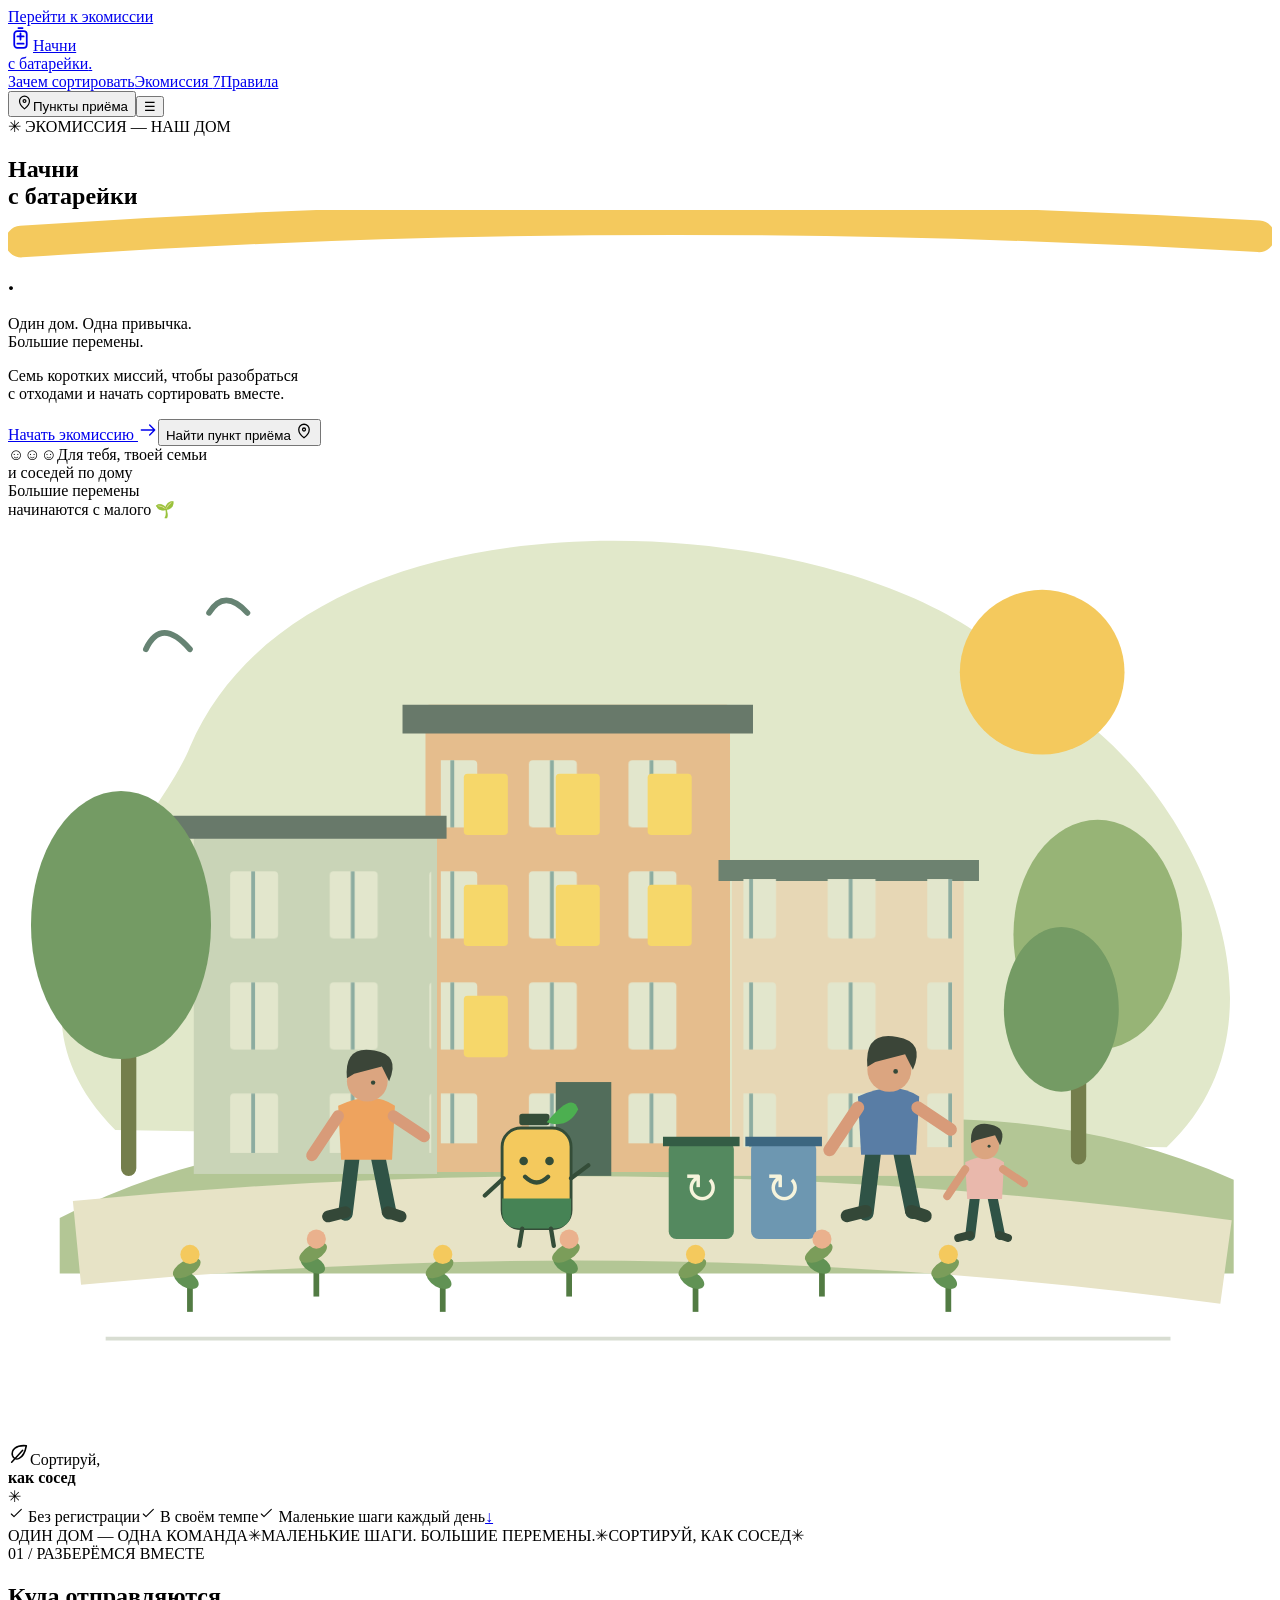
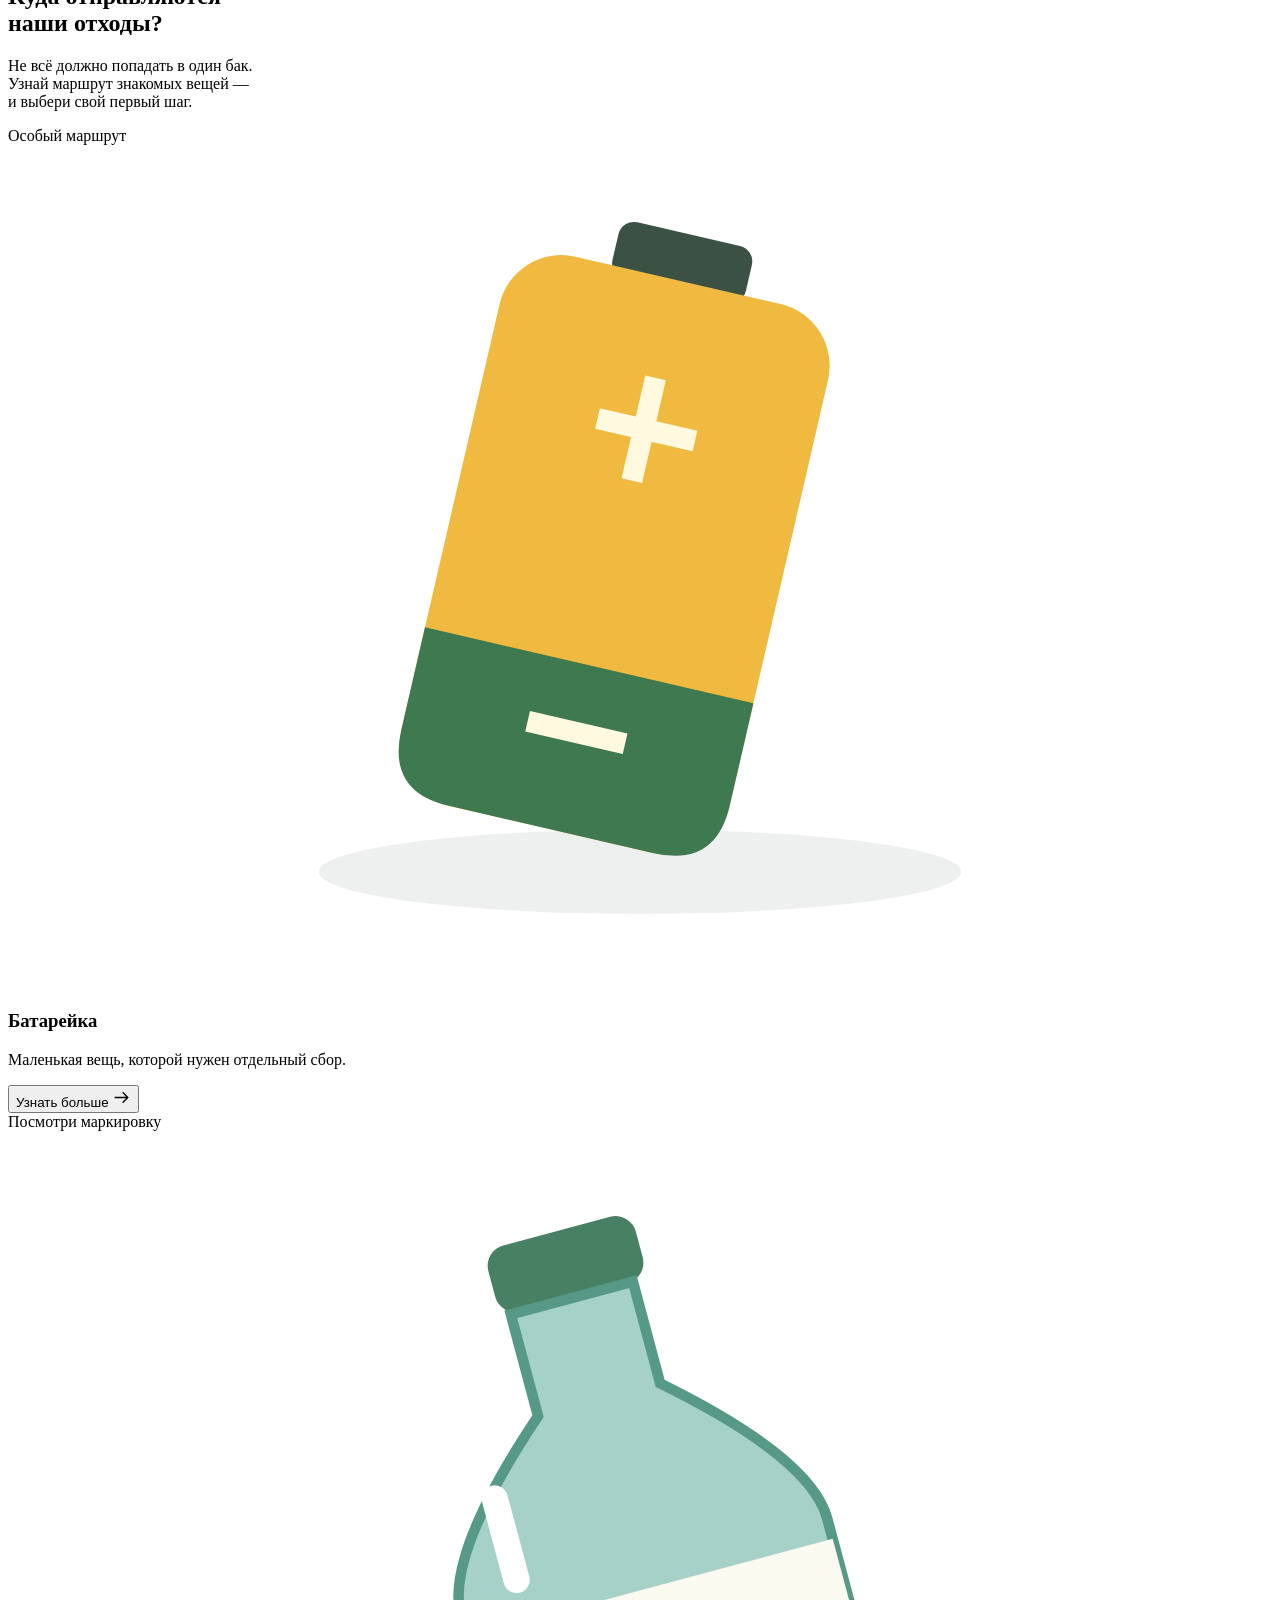
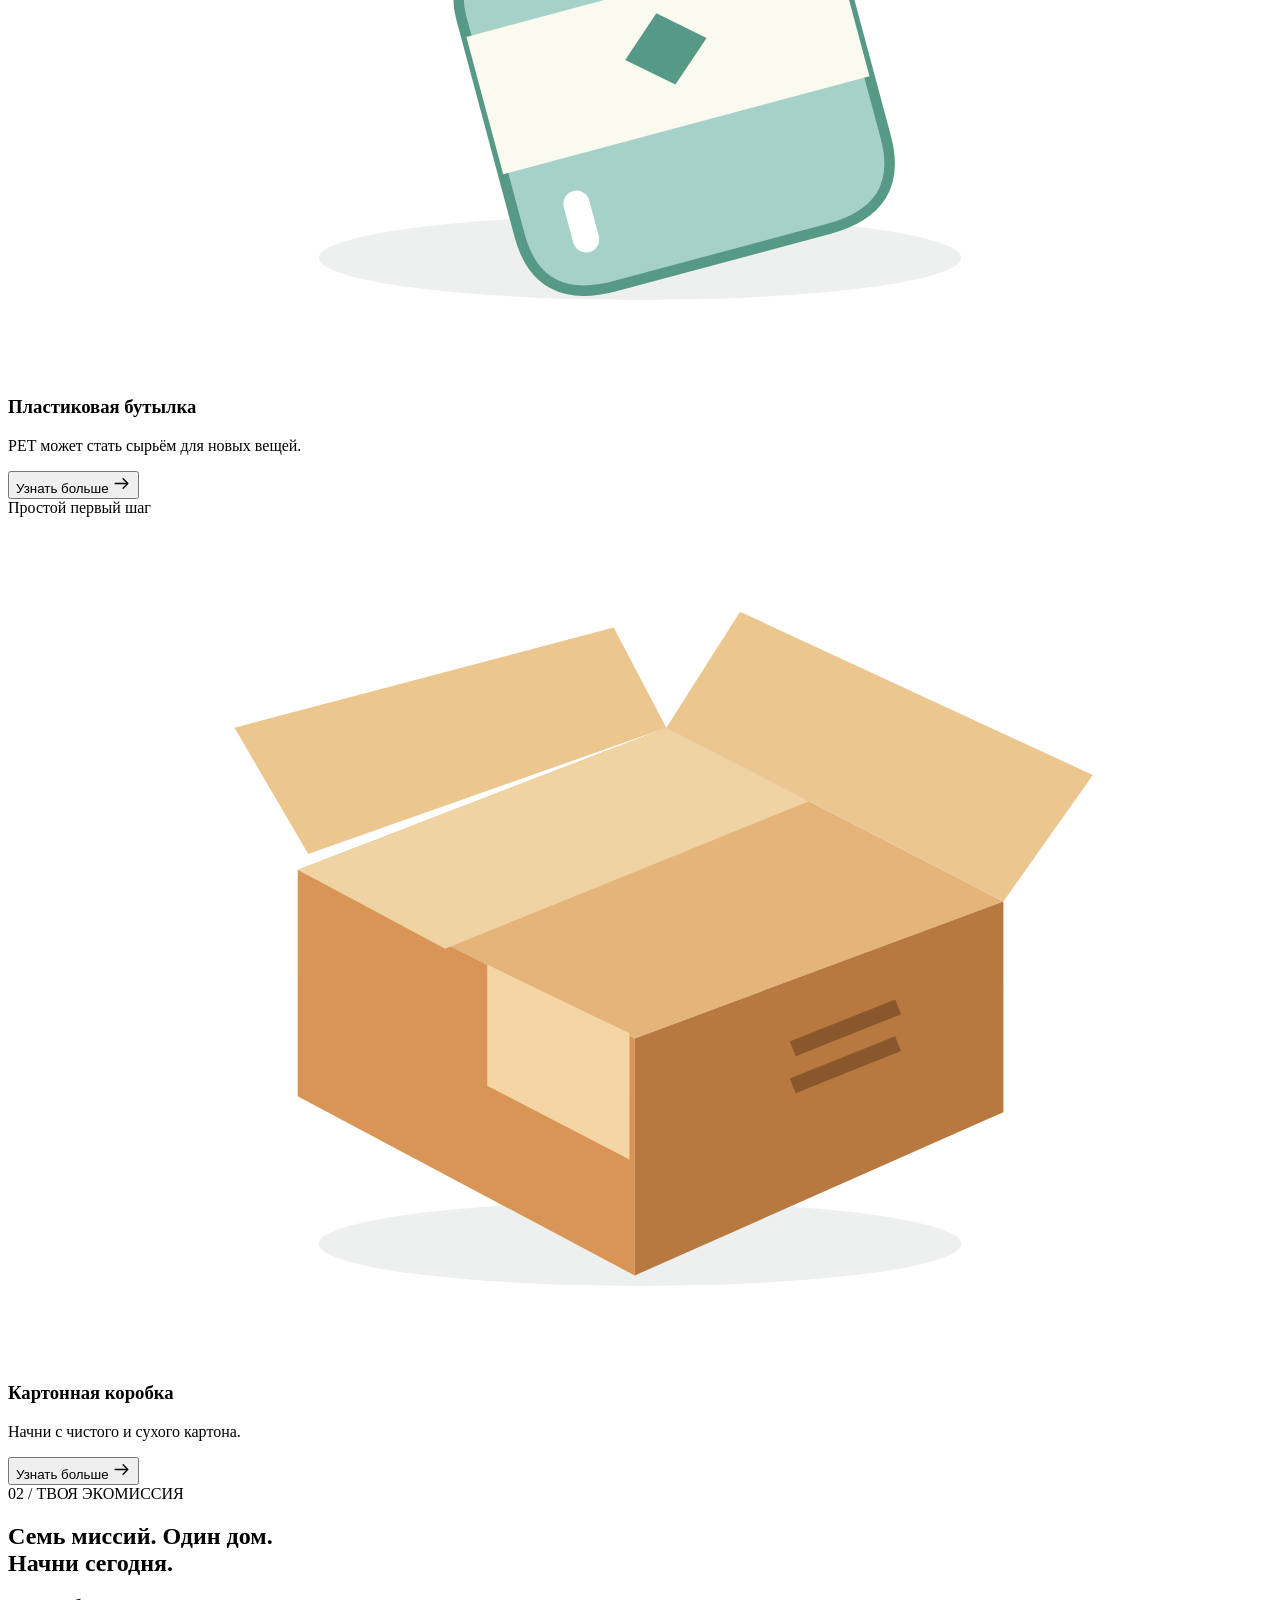
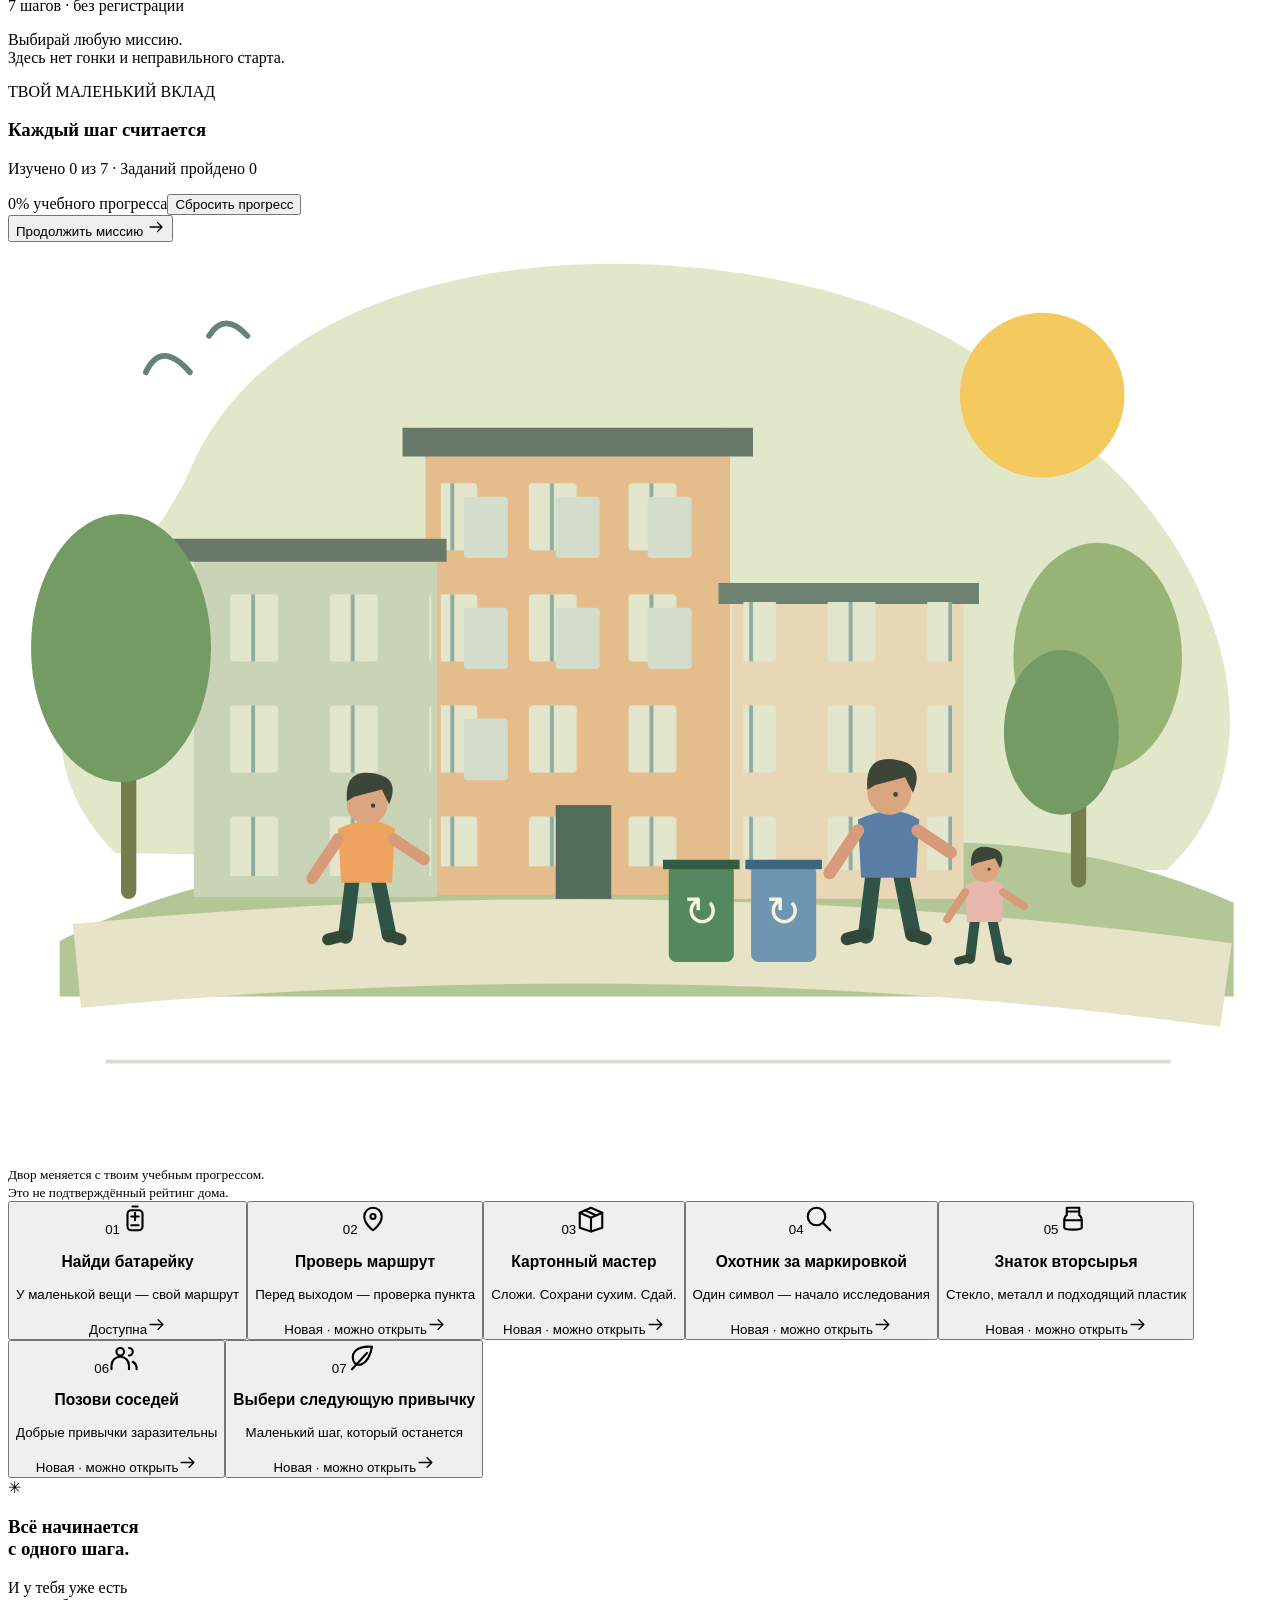
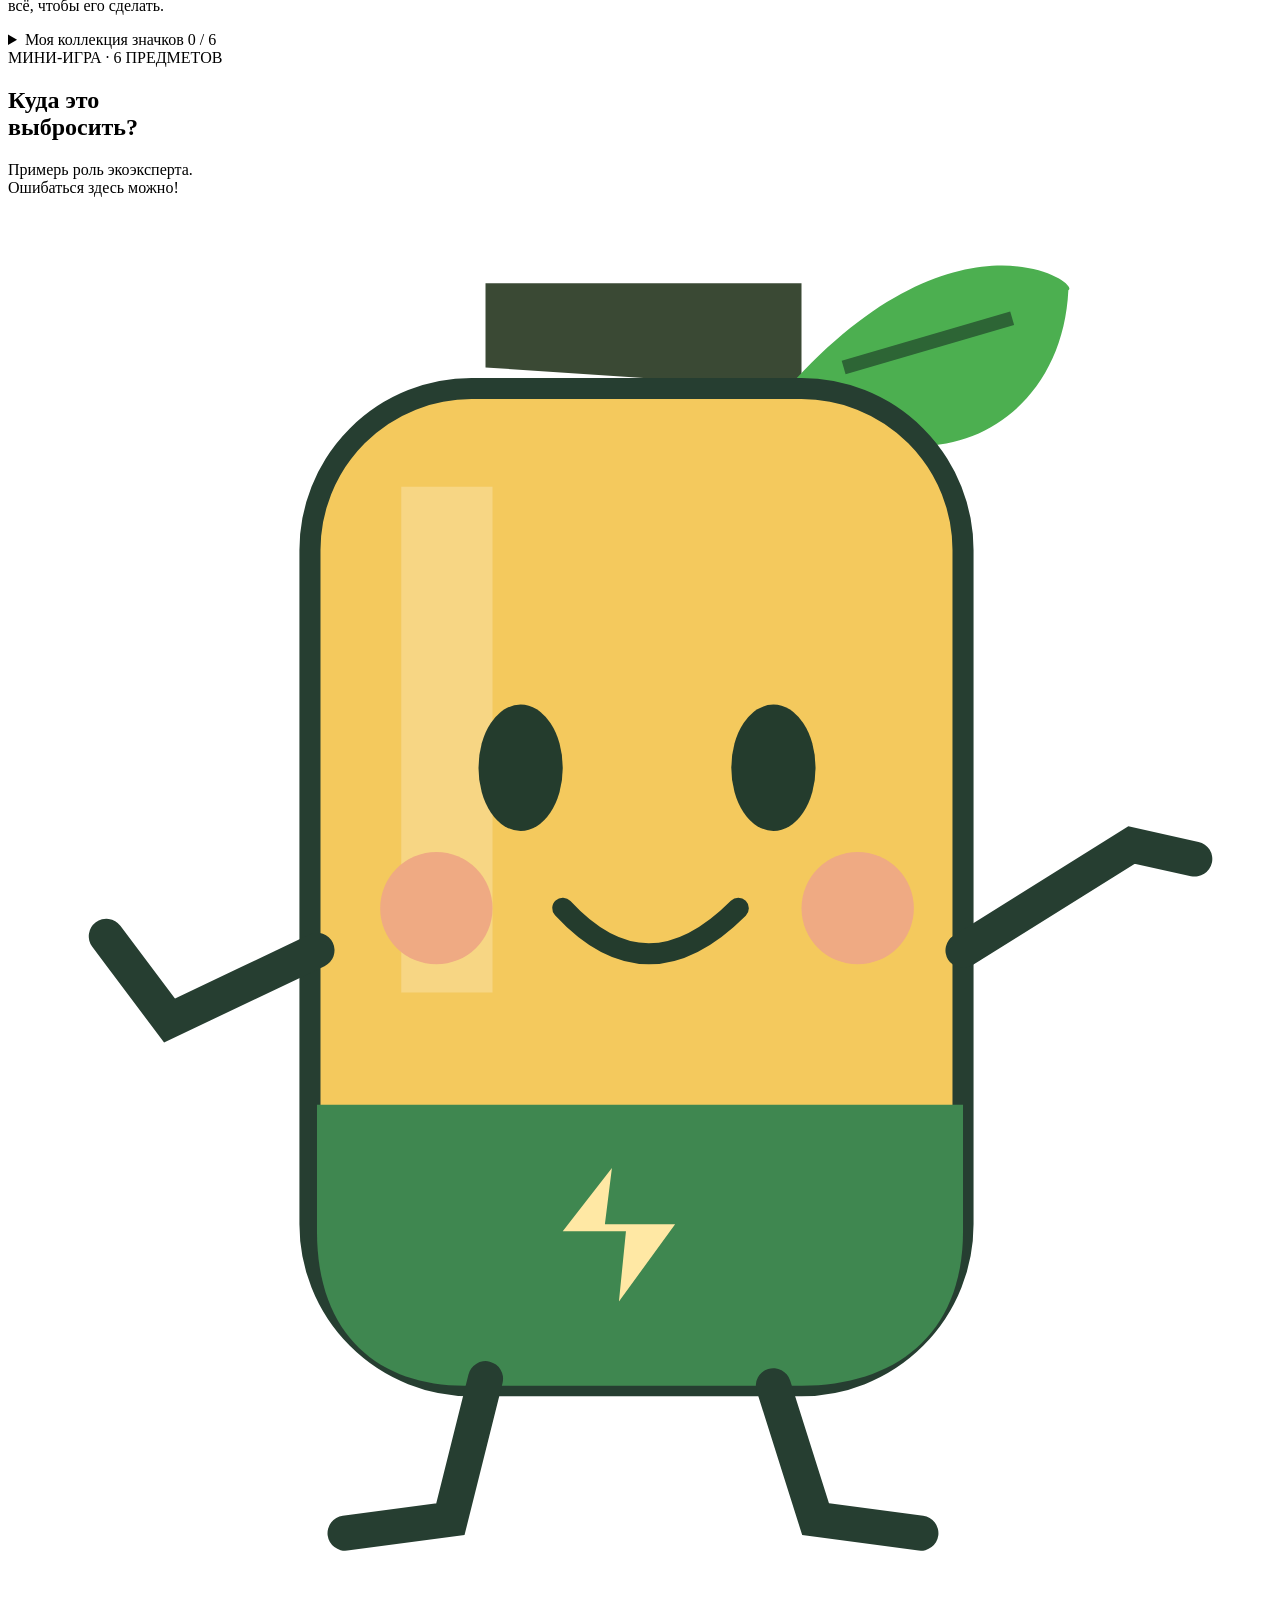
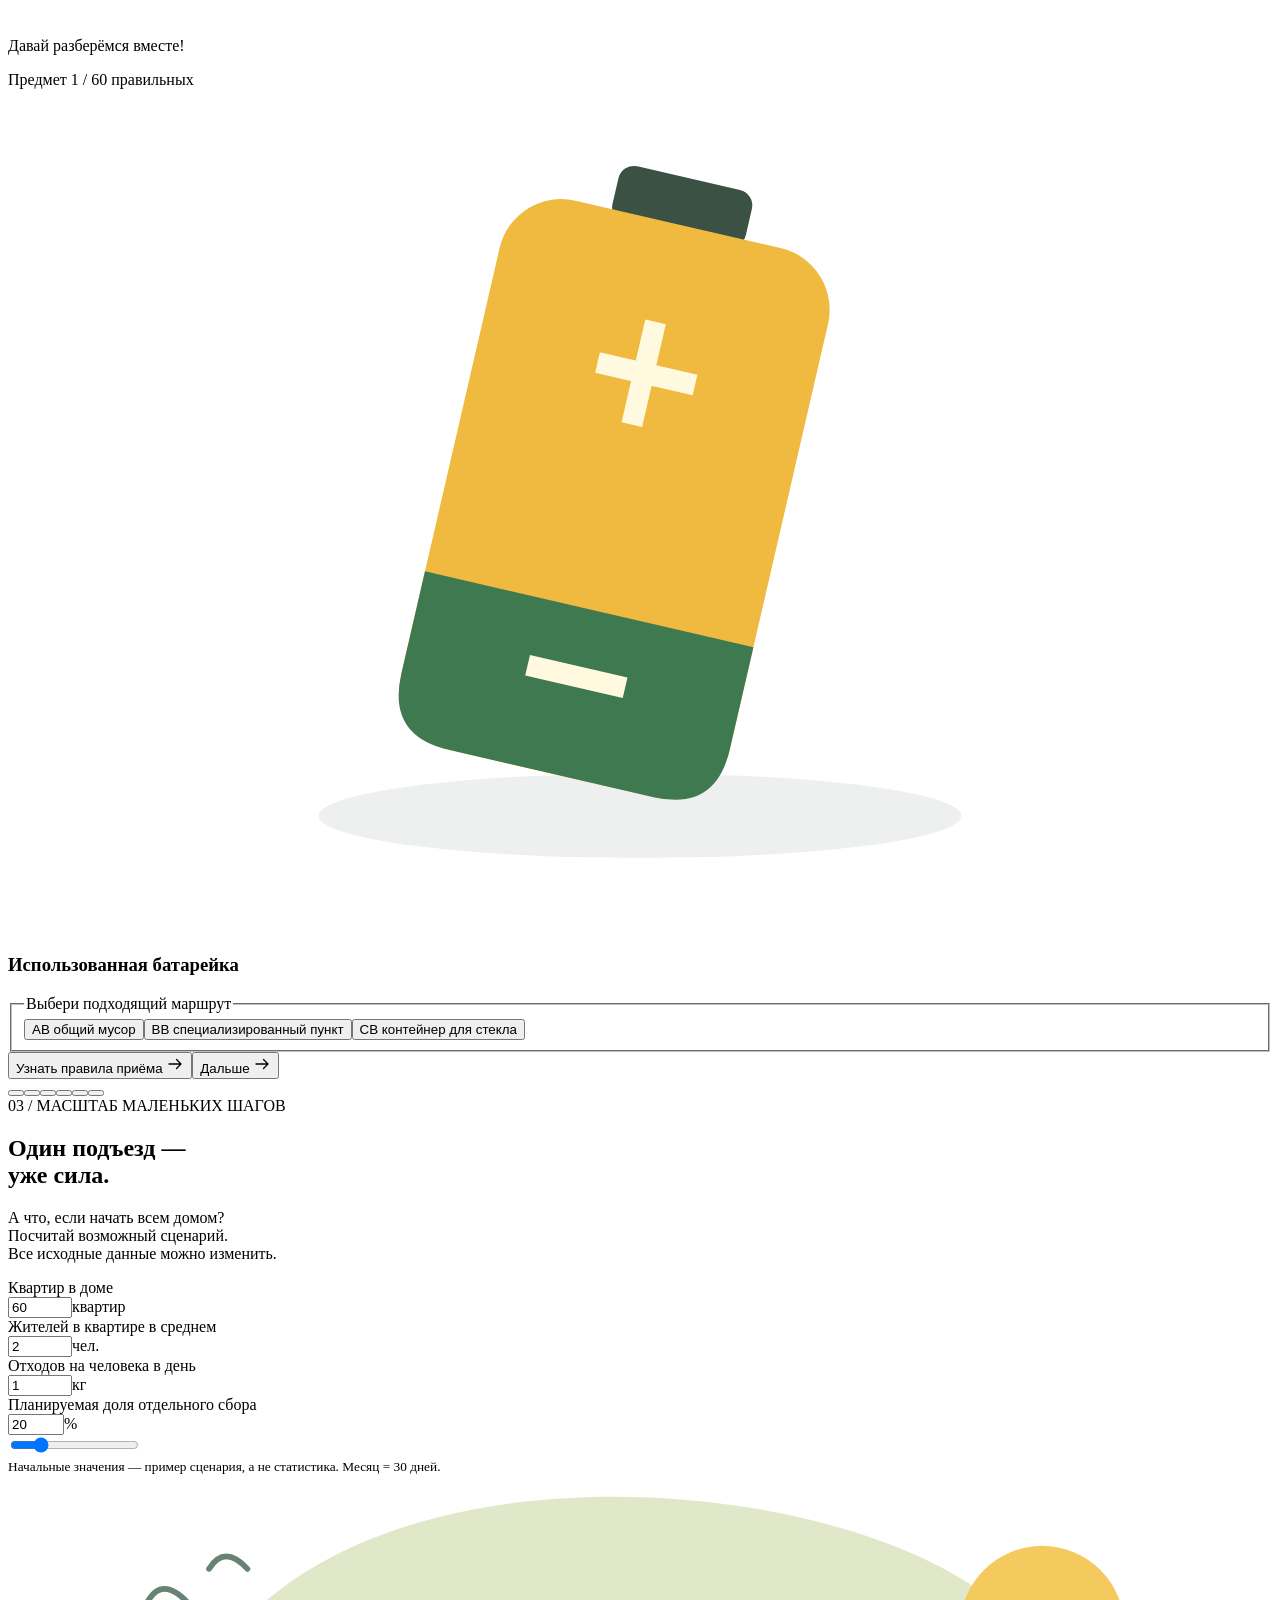
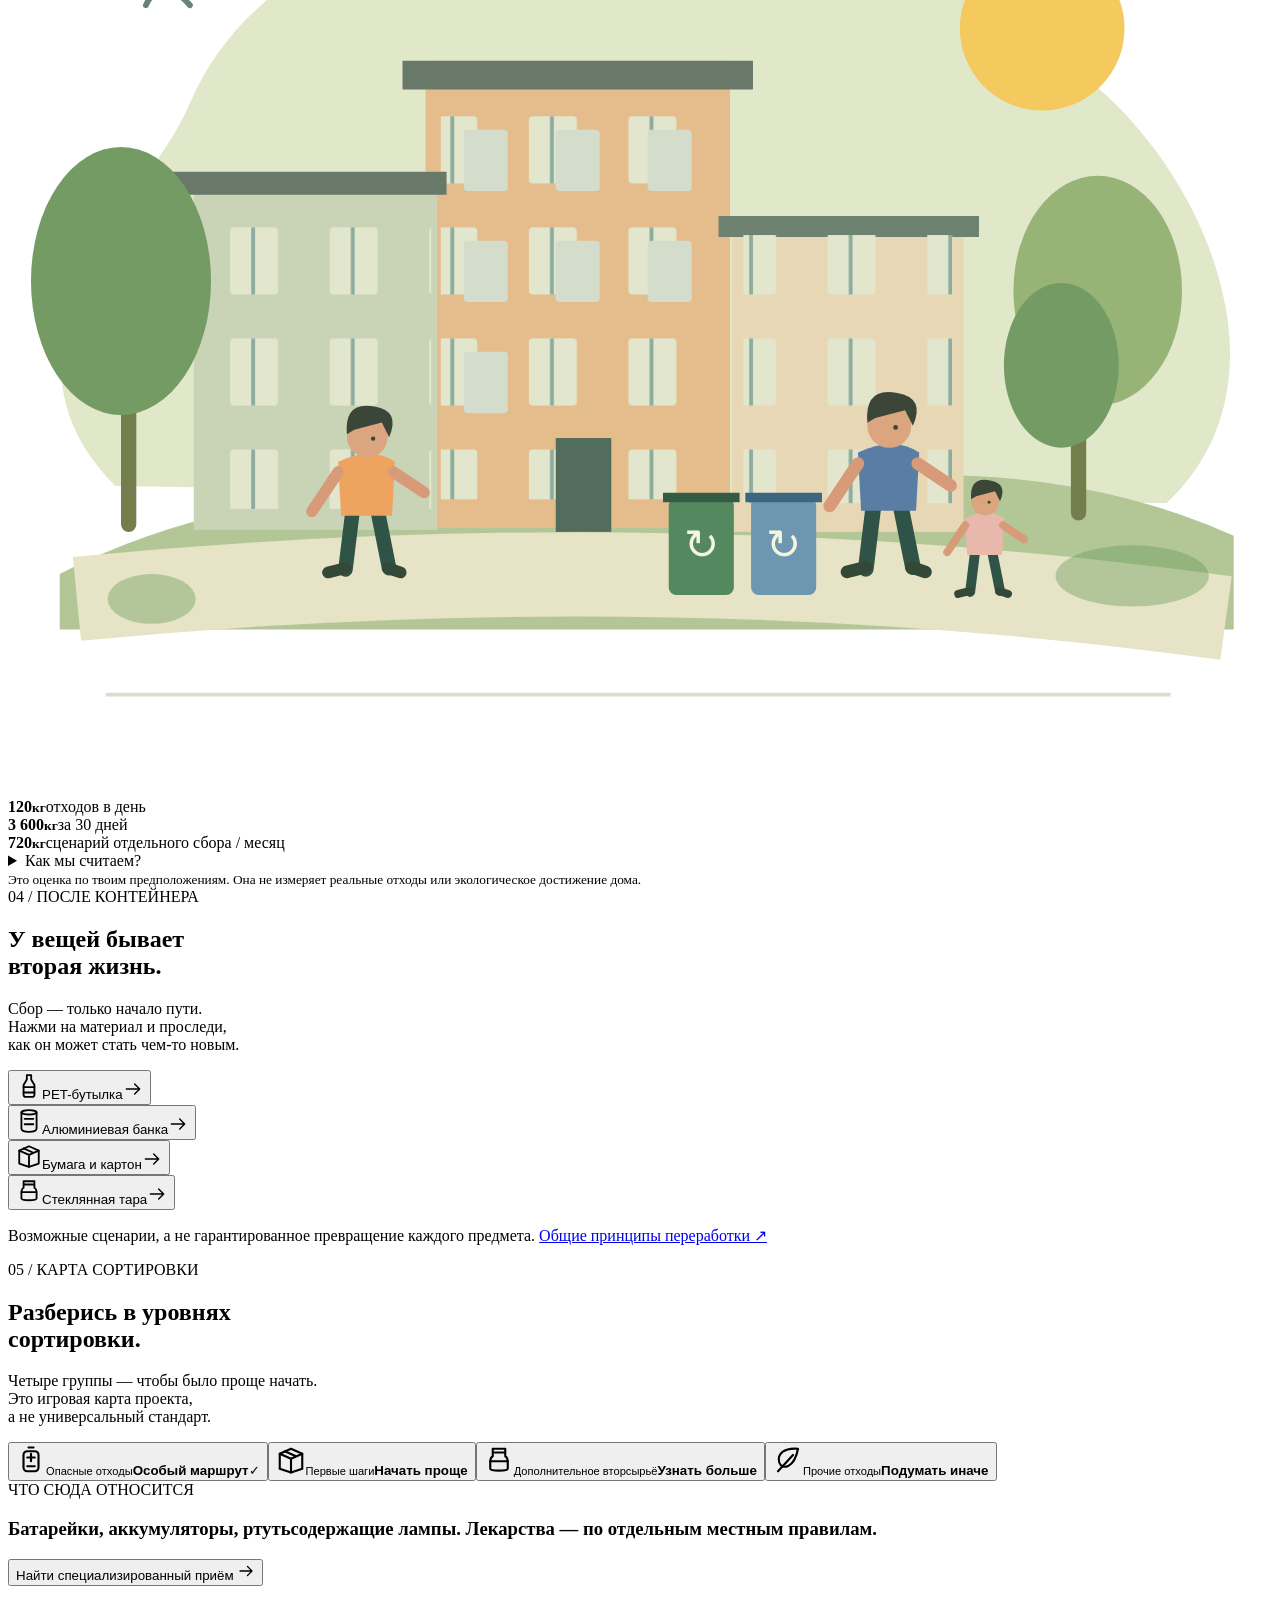
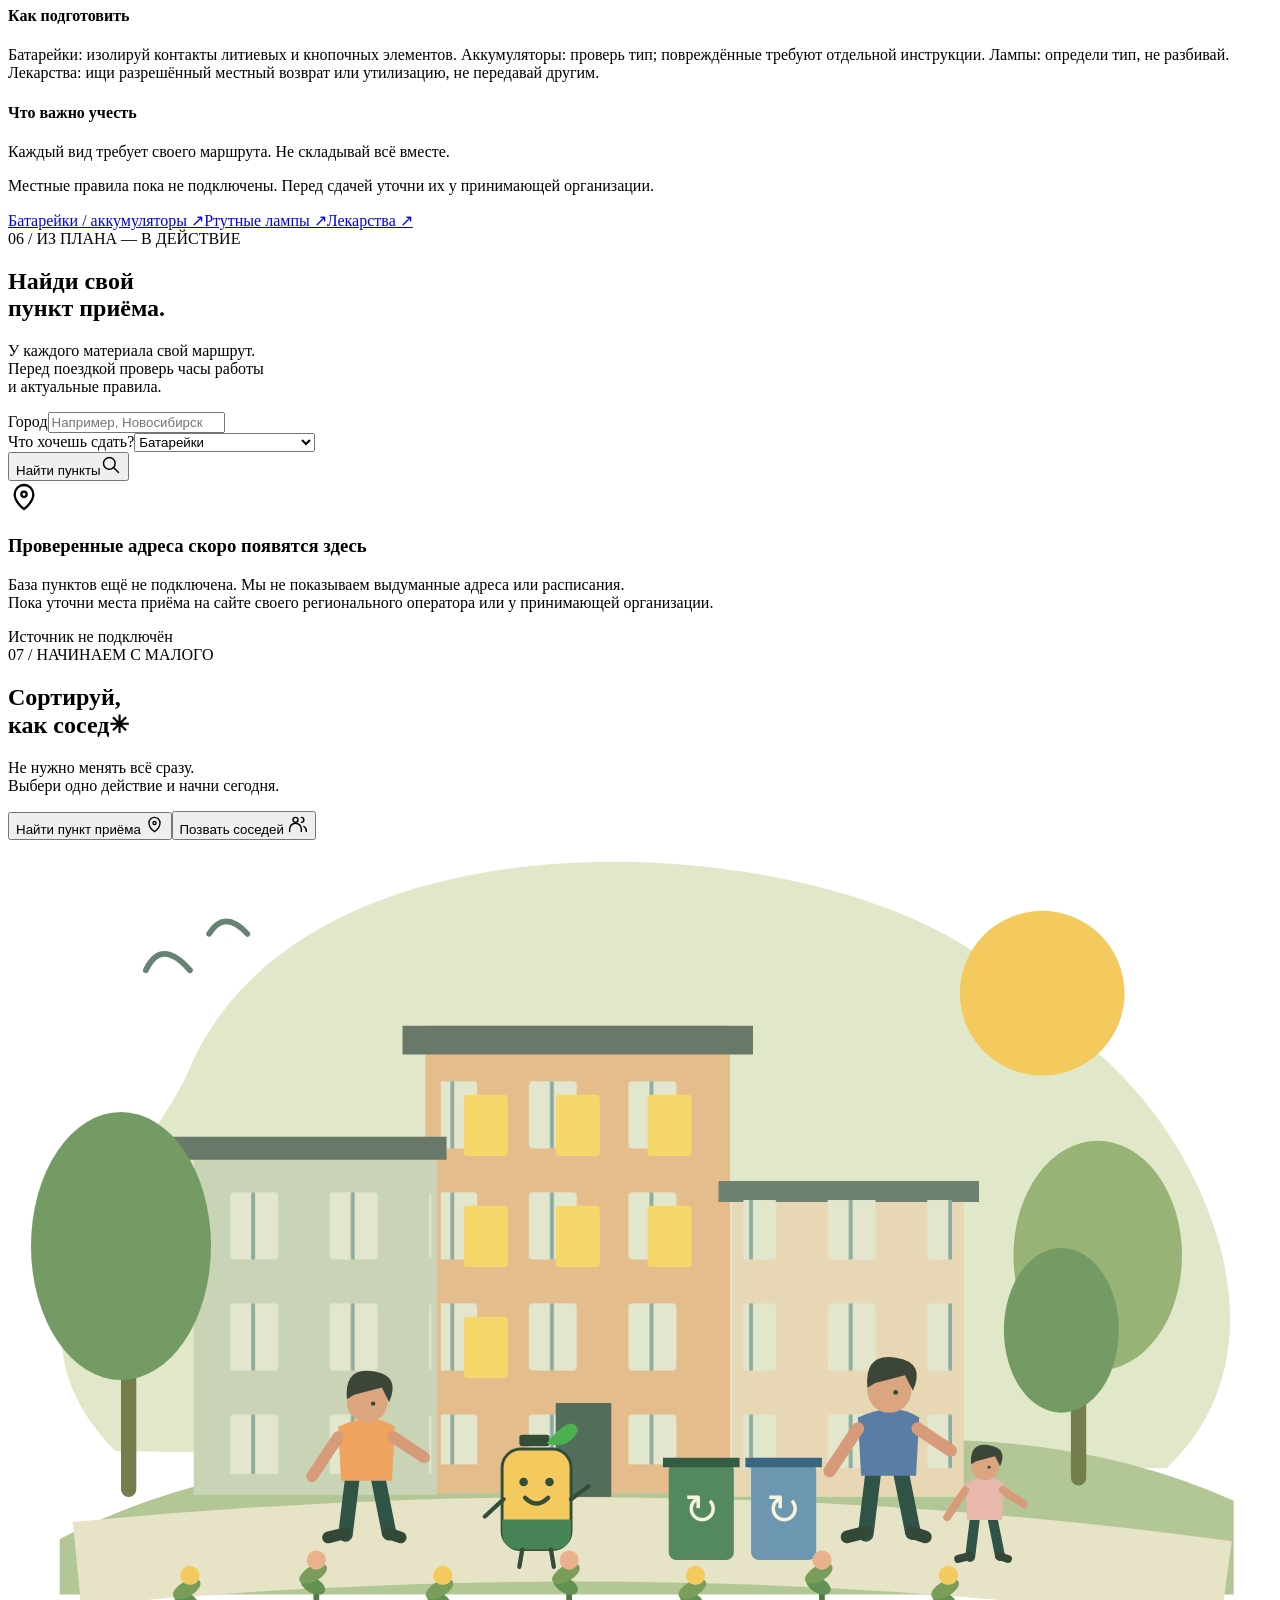
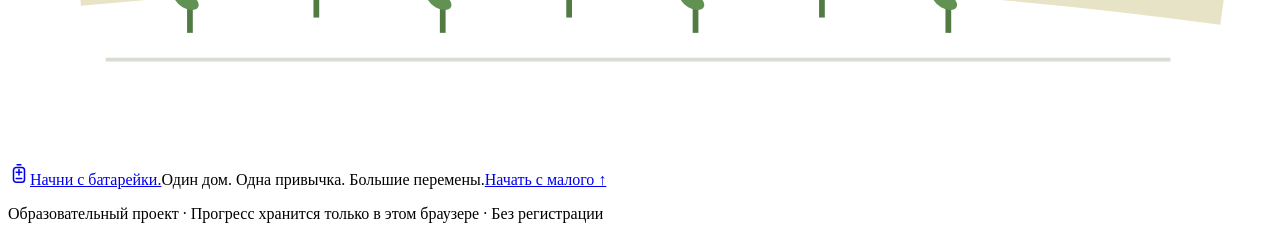
==== index.html @ c030eb1c "Publish static eco landing page" ====
<!DOCTYPE html><html lang="ru"><head><meta charSet="utf-8"/><meta name="viewport" content="width=device-width, initial-scale=1"/><link rel="stylesheet" href="/start-with-a-battery-site/_next/static/chunks/2k782x9c4q6b9.css" data-precedence="next"/><link rel="preload" as="script" fetchPriority="low" href="/start-with-a-battery-site/_next/static/chunks/3cfn99dbrcvvp.js"/><script src="/start-with-a-battery-site/_next/static/chunks/1zg17--35a56i.js" async=""></script><script src="/start-with-a-battery-site/_next/static/chunks/3dmm3v_fq28gc.js" async=""></script><script src="/start-with-a-battery-site/_next/static/chunks/turbopack-3scupbet_k_ch.js" async=""></script><script src="/start-with-a-battery-site/_next/static/chunks/0umf92h1sb77c.js" async=""></script><script src="/start-with-a-battery-site/_next/static/chunks/0l7dwmtw21zdt.js" async=""></script><title>Начни с батарейки — Сортируй, как сосед</title><meta name="description" content="Семь коротких экомиссий для одного дома. Узнай правила, проверь маршрут и позови соседей."/><script src="/start-with-a-battery-site/_next/static/chunks/0cz1d0mv5g_q7.js" noModule=""></script></head><body><div hidden=""><!--$--><!--/$--></div><a class="skip-link" href="#missions">Перейти к экомиссии</a><header class="header"><a class="brand" href="#"><span class="brand-mark"><svg width="25" height="25" viewBox="0 0 24 24" fill="none" stroke="currentColor" stroke-width="1.7" stroke-linecap="round" stroke-linejoin="round" aria-hidden="true"><rect x="6" y="5" width="12" height="16" rx="3"></rect><path d="M10 2h4M9 10h6m-3-3v6m-3 4h6"></path></svg></span><span>Начни<br/>с батарейки<span class="brand-dot">.</span></span></a><nav aria-label="Основная навигация" class="nav"><a href="#why">Зачем сортировать</a><a href="#missions">Экомиссия <span class="nav-count">7</span></a><a href="#sorting">Правила</a></nav><div class="header-actions"><button class="button compact secondary" aria-label="Пункты приёма"><svg width="17" height="17" viewBox="0 0 24 24" fill="none" stroke="currentColor" stroke-width="1.7" stroke-linecap="round" stroke-linejoin="round" aria-hidden="true"><path d="M19 10c0 6-7 11-7 11S5 16 5 10a7 7 0 1 1 14 0Z"></path><circle cx="12" cy="10" r="2"></circle></svg><span>Пункты приёма</span></button><button class="menu-toggle icon-button" aria-expanded="false" aria-label="Меню">☰</button></div></header><main><section class="hero" aria-labelledby="hero-title"><div class="hero-copy"><span class="eyebrow pill"><span class="tiny-sun">✳</span> ЭКОМИССИЯ — НАШ ДОМ</span><h1 id="hero-title">Начни<br/>с <span class="word-highlight">батарейки<svg viewBox="0 0 480 20" preserveAspectRatio="none" aria-hidden="true"><path d="M5 12Q235-4 475 10" fill="none" stroke="#F4C95D" stroke-width="12" stroke-linecap="round"></path></svg></span><span class="title-period">.</span></h1><p class="hero-subtitle">Один дом. Одна привычка.<br/>Большие перемены.</p><p class="hero-description">Семь коротких миссий, чтобы разобраться<br class="desktop-br"/> с отходами и начать сортировать вместе.</p><div class="hero-actions"><a href="#missions" class="button">Начать экомиссию <svg width="20" height="20" viewBox="0 0 24 24" fill="none" stroke="currentColor" stroke-width="1.7" stroke-linecap="round" stroke-linejoin="round" aria-hidden="true"><path d="M4 12h16m-6-6 6 6-6 6"></path></svg></a><button class="text-button">Найти пункт приёма <svg width="18" height="18" viewBox="0 0 24 24" fill="none" stroke="currentColor" stroke-width="1.7" stroke-linecap="round" stroke-linejoin="round" aria-hidden="true"><path d="M19 10c0 6-7 11-7 11S5 16 5 10a7 7 0 1 1 14 0Z"></path><circle cx="12" cy="10" r="2"></circle></svg></button></div><div class="hero-note"><span class="mini-faces"><i>☺</i><i>☺</i><i>☺</i></span><span>Для тебя, твоей семьи<br/>и соседей по дому</span></div></div><div class="hero-visual"><div class="speech">Большие перемены<br/>начинаются с малого <span>🌱</span></div><svg viewBox="0 0 660 480" role="img" aria-label="Солнечный двор: соседи, дети, контейнеры и Батарейкин" class="eco-house"><defs><pattern id="_R_2gjavb_" width="52" height="58" patternUnits="userSpaceOnUse"><rect x="12" y="10" width="25" height="35" rx="2" fill="#e2e6cc"></rect><path d="M24 10v35" stroke="#8caca0" stroke-width="2"></path></pattern></defs><path d="M56 319C-18 244 75 168 95 119 163-39 484 0 535 89c73 32 148 166 70 239Z" fill="#e1e8ca"></path><circle cx="540" cy="80" r="43" fill="#f4c95d"></circle><path d="M72 68q8-17 23 0m10-19q8-13 20 0" fill="none" stroke="#668373" stroke-width="3" stroke-linecap="round"></path><path d="M27 365q124-64 284-27 195-53 329 7v49H27Z" fill="#b3c695"></path><path d="M36 378q308-30 600 10" stroke="#e7e3c6" stroke-width="44" fill="none"></path><g><rect x="218" y="97" width="159" height="244" rx="2" fill="#e5bd8d"></rect><path d="M206 97h183v15H206Z" fill="#68796a"></path><rect x="226" y="118" width="148" height="208" fill="url(#_R_2gjavb_)"></rect><rect x="286" y="294" width="29" height="49" fill="#526d5b"></rect><rect x="97" y="155" width="127" height="187" fill="#c9d4b7"></rect><path d="M86 155h143v12H86Z" fill="#68796a"></path><rect x="99" y="176" width="122" height="155" fill="url(#_R_2gjavb_)"></rect><rect x="378" y="178" width="121" height="165" fill="#e7d7b5"></rect><path d="M371 178h136v11H371Z" fill="#6d8270"></path><rect x="384" y="188" width="109" height="140" fill="url(#_R_2gjavb_)"></rect><rect x="238" y="133" width="23" height="32" rx="2" fill="#f6d76a" class="house-window"></rect><rect x="286" y="133" width="23" height="32" rx="2" fill="#f6d76a" class="house-window"></rect><rect x="334" y="133" width="23" height="32" rx="2" fill="#f6d76a" class="house-window"></rect><rect x="238" y="191" width="23" height="32" rx="2" fill="#f6d76a" class="house-window"></rect><rect x="286" y="191" width="23" height="32" rx="2" fill="#f6d76a" class="house-window"></rect><rect x="334" y="191" width="23" height="32" rx="2" fill="#f6d76a" class="house-window"></rect><rect x="238" y="249" width="23" height="32" rx="2" fill="#f6d76a" class="house-window"></rect></g><g><path d="M63 339V191m0 71-28-20m29-13 24-22M559 333V214m0 56 21-24" stroke="#747e4c" stroke-width="8" stroke-linecap="round"></path><ellipse cx="59" cy="212" rx="47" ry="70" fill="#749b64"></ellipse><ellipse cx="569" cy="217" rx="44" ry="60" fill="#97b476"></ellipse><ellipse cx="550" cy="256" rx="30" ry="43" fill="#749b64"></ellipse></g><g transform="translate(180 292) scale(0.76)"><path d="m0 52-5 41m22-41 8 40" stroke="#2f5346" stroke-width="10" stroke-linecap="round"></path><path d="m-5 92-12 3m41-3 9 3" stroke="#344838" stroke-width="8" stroke-linecap="round"></path><path d="M-10 19q23-11 39 0l-2 37H-8Z" fill="#eea35e"></path><path d="m-10 26-18 27m56-27 21 14" stroke="#d89b79" stroke-width="8" stroke-linecap="round"></path><circle cx="10" cy="2" r="14" fill="#dba580"></circle><path d="M-4 0q-2-23 19-19 18 3 10 21L20-8 1-3Z" fill="#3b4538"></path><circle cx="14" cy="3" r="1.5" fill="#344838"></circle></g><g transform="translate(452 286) scale(0.82)"><path d="m0 52-5 41m22-41 8 40" stroke="#2f5346" stroke-width="10" stroke-linecap="round"></path><path d="m-5 92-12 3m41-3 9 3" stroke="#344838" stroke-width="8" stroke-linecap="round"></path><path d="M-10 19q23-11 39 0l-2 37H-8Z" fill="#597da5"></path><path d="m-10 26-18 27m56-27 21 14" stroke="#d89b79" stroke-width="8" stroke-linecap="round"></path><circle cx="10" cy="2" r="14" fill="#dba580"></circle><path d="M-4 0q-2-23 19-19 18 3 10 21L20-8 1-3Z" fill="#3b4538"></path><circle cx="14" cy="3" r="1.5" fill="#344838"></circle></g><g transform="translate(505 326) scale(0.52)"><path d="m0 52-5 41m22-41 8 40" stroke="#2f5346" stroke-width="10" stroke-linecap="round"></path><path d="m-5 92-12 3m41-3 9 3" stroke="#344838" stroke-width="8" stroke-linecap="round"></path><path d="M-10 19q23-11 39 0l-2 37H-8Z" fill="#e9b8ac"></path><path d="m-10 26-18 27m56-27 21 14" stroke="#d89b79" stroke-width="8" stroke-linecap="round"></path><circle cx="10" cy="2" r="14" fill="#dba580"></circle><path d="M-4 0q-2-23 19-19 18 3 10 21L20-8 1-3Z" fill="#3b4538"></path><circle cx="14" cy="3" r="1.5" fill="#344838"></circle></g><g transform="translate(345 325)"><rect width="34" height="51" rx="4" fill="#54895f"></rect><path d="M-3 0h40" stroke="#345c45" stroke-width="5"></path><text x="17" y="32" font-size="22" text-anchor="middle" fill="#f6f4dc">↻</text><rect x="43" width="34" height="51" rx="4" fill="#6d97b1"></rect><path d="M40 0h40" stroke="#3c667f" stroke-width="5"></path><text x="60" y="32" font-size="22" text-anchor="middle" fill="#f6f4dc">↻</text></g><g opacity="1" transform="translate(95 404)" class="house-plant"><path d="M0 10V-9" stroke="#527b43" stroke-width="3"></path><ellipse cx="-5" cy="-5" rx="7" ry="4" transform="rotate(30)" fill="#619254"></ellipse><ellipse cx="5" cy="-12" rx="8" ry="4" transform="rotate(-30)" fill="#7b9d5a"></ellipse><circle cx="0" cy="-20" r="5" fill="#f4c95d"></circle></g><g opacity="1" transform="translate(161 396)" class="house-plant"><path d="M0 10V-9" stroke="#527b43" stroke-width="3"></path><ellipse cx="-5" cy="-5" rx="7" ry="4" transform="rotate(30)" fill="#619254"></ellipse><ellipse cx="5" cy="-12" rx="8" ry="4" transform="rotate(-30)" fill="#7b9d5a"></ellipse><circle cx="0" cy="-20" r="5" fill="#eab18d"></circle></g><g opacity="1" transform="translate(227 404)" class="house-plant"><path d="M0 10V-9" stroke="#527b43" stroke-width="3"></path><ellipse cx="-5" cy="-5" rx="7" ry="4" transform="rotate(30)" fill="#619254"></ellipse><ellipse cx="5" cy="-12" rx="8" ry="4" transform="rotate(-30)" fill="#7b9d5a"></ellipse><circle cx="0" cy="-20" r="5" fill="#f4c95d"></circle></g><g opacity="1" transform="translate(293 396)" class="house-plant"><path d="M0 10V-9" stroke="#527b43" stroke-width="3"></path><ellipse cx="-5" cy="-5" rx="7" ry="4" transform="rotate(30)" fill="#619254"></ellipse><ellipse cx="5" cy="-12" rx="8" ry="4" transform="rotate(-30)" fill="#7b9d5a"></ellipse><circle cx="0" cy="-20" r="5" fill="#eab18d"></circle></g><g opacity="1" transform="translate(359 404)" class="house-plant"><path d="M0 10V-9" stroke="#527b43" stroke-width="3"></path><ellipse cx="-5" cy="-5" rx="7" ry="4" transform="rotate(30)" fill="#619254"></ellipse><ellipse cx="5" cy="-12" rx="8" ry="4" transform="rotate(-30)" fill="#7b9d5a"></ellipse><circle cx="0" cy="-20" r="5" fill="#f4c95d"></circle></g><g opacity="1" transform="translate(425 396)" class="house-plant"><path d="M0 10V-9" stroke="#527b43" stroke-width="3"></path><ellipse cx="-5" cy="-5" rx="7" ry="4" transform="rotate(30)" fill="#619254"></ellipse><ellipse cx="5" cy="-12" rx="8" ry="4" transform="rotate(-30)" fill="#7b9d5a"></ellipse><circle cx="0" cy="-20" r="5" fill="#eab18d"></circle></g><g opacity="1" transform="translate(491 404)" class="house-plant"><path d="M0 10V-9" stroke="#527b43" stroke-width="3"></path><ellipse cx="-5" cy="-5" rx="7" ry="4" transform="rotate(30)" fill="#619254"></ellipse><ellipse cx="5" cy="-12" rx="8" ry="4" transform="rotate(-30)" fill="#7b9d5a"></ellipse><circle cx="0" cy="-20" r="5" fill="#f4c95d"></circle></g><g transform="translate(258 318) scale(.75)"><rect x="12" y="-10" width="21" height="8" rx="2" fill="#344d38"></rect><rect width="48" height="70" rx="13" fill="#f4c95d" stroke="#344d38" stroke-width="2"></rect><path d="M0 49h48v9q0 12-13 12H13Q0 70 0 58Z" fill="#468355"></path><circle cx="15" cy="23" r="3" fill="#344d38"></circle><circle cx="33" cy="23" r="3" fill="#344d38"></circle><path d="M16 34q8 8 16 0m-31 1-13 12m60-12 12-9M14 70l-2 12m22-12 2 12" fill="none" stroke="#344d38" stroke-width="3" stroke-linecap="round"></path><path d="M31-4q18-22 22-9Q46 1 31-4" fill="#4caf50"></path></g><path d="M51 428h556" stroke="#80926d" opacity=".3" stroke-width="2"></path></svg><div class="visual-sticker"><svg width="22" height="22" viewBox="0 0 24 24" fill="none" stroke="currentColor" stroke-width="1.7" stroke-linecap="round" stroke-linejoin="round" aria-hidden="true"><path d="M20 3C9 2 3 7 5 14c2 6 12 5 15-11Z"></path><path d="m4 21 12-13"></path></svg><span>Сортируй,<br/><b>как сосед</b></span></div><span class="hero-spark">✳</span></div><div class="hero-bottom"><span><svg width="16" height="16" viewBox="0 0 24 24" fill="none" stroke="currentColor" stroke-width="1.7" stroke-linecap="round" stroke-linejoin="round" aria-hidden="true"><path d="m5 12 4 4L20 5"></path></svg> Без регистрации</span><span><svg width="16" height="16" viewBox="0 0 24 24" fill="none" stroke="currentColor" stroke-width="1.7" stroke-linecap="round" stroke-linejoin="round" aria-hidden="true"><path d="m5 12 4 4L20 5"></path></svg> В своём темпе</span><span><svg width="16" height="16" viewBox="0 0 24 24" fill="none" stroke="currentColor" stroke-width="1.7" stroke-linecap="round" stroke-linejoin="round" aria-hidden="true"><path d="m5 12 4 4L20 5"></path></svg> Маленькие шаги каждый день</span><a href="#why" aria-label="Дальше: зачем сортировать">↓</a></div></section><div class="ticker" aria-hidden="true"><span>ОДИН ДОМ — ОДНА КОМАНДА</span><span>✳</span><span>МАЛЕНЬКИЕ ШАГИ. БОЛЬШИЕ ПЕРЕМЕНЫ.</span><span>✳</span><span>СОРТИРУЙ, КАК СОСЕД</span><span>✳</span></div><section id="why" class="section"><div class="section-heading"><div><span class="eyebrow">01 / РАЗБЕРЁМСЯ ВМЕСТЕ</span><h2>Куда отправляются<br/>наши отходы?</h2></div><p>Не всё должно попадать в один бак.<br/>Узнай маршрут знакомых вещей —<br/>и выбери свой первый шаг.</p></div><div class="waste-grid"><article class="waste-card yellow"><div class="waste-art"><span class="small-label">Особый маршрут</span><svg viewBox="0 0 240 160" role="img" aria-label="Иллюстрация батарейки"><ellipse cx="120" cy="138" rx="61" ry="8" fill="#213d2c" opacity=".08"></ellipse><g transform="translate(54,-1) rotate(13 64 80)"><rect x="48" y="17" width="26" height="11" rx="3" fill="#3b5144"></rect><rect x="29" y="26" width="64" height="107" rx="12" fill="#efba3f"></rect><path d="M29 101h64v20q0 12-12 12H41q-12 0-12-12Z" fill="#3f7950"></path><path d="M52 55h19m-10-10v20m-9 49h19" stroke="#fff9df" stroke-width="4"></path></g></svg></div><div class="waste-content"><h3>Батарейка</h3><p>Маленькая вещь, которой нужен отдельный сбор.</p><button class="text-button" aria-expanded="false" aria-controls="waste-battery">Узнать больше<!-- --> <svg width="19" height="19" viewBox="0 0 24 24" fill="none" stroke="currentColor" stroke-width="1.7" stroke-linecap="round" stroke-linejoin="round" aria-hidden="true"><path d="M4 12h16m-6-6 6 6-6 6"></path></svg></button></div></article><article class="waste-card blue"><div class="waste-art"><span class="small-label">Посмотри маркировку</span><svg viewBox="0 0 240 160" role="img" aria-label="Иллюстрация упаковки"><ellipse cx="120" cy="138" rx="61" ry="8" fill="#213d2c" opacity=".08"></ellipse><g transform="rotate(-15 120 80)"><rect x="106" y="17" width="29" height="13" rx="4" fill="#488064"></rect><path d="M108 30v20q-24 21-24 33v43q0 14 15 14h42q15 0 15-14V83q0-12-24-33V30Z" fill="#a5d1c8" stroke="#579987" stroke-width="2"></path><path d="M84 87h72v27H84Z" fill="#fbfaf0"></path><path d="m112 99 8-7 8 7-8 7Z" fill="#579987"></path><path d="M96 63v16m0 44v7" stroke="#fff" stroke-width="5" stroke-linecap="round"></path></g></svg></div><div class="waste-content"><h3>Пластиковая бутылка</h3><p>PET может стать сырьём для новых вещей.</p><button class="text-button" aria-expanded="false" aria-controls="waste-bottle">Узнать больше<!-- --> <svg width="19" height="19" viewBox="0 0 24 24" fill="none" stroke="currentColor" stroke-width="1.7" stroke-linecap="round" stroke-linejoin="round" aria-hidden="true"><path d="M4 12h16m-6-6 6 6-6 6"></path></svg></button></div></article><article class="waste-card green"><div class="waste-art"><span class="small-label">Простой первый шаг</span><svg viewBox="0 0 240 160" role="img" aria-label="Иллюстрация картонной коробки"><ellipse cx="120" cy="138" rx="61" ry="8" fill="#213d2c" opacity=".08"></ellipse><g><path d="m55 67 70-27 64 33-70 26Z" fill="#e4b479"></path><path d="m55 67 64 32v45l-64-34Z" fill="#d89555"></path><path d="m119 99 70-26v40l-70 31Z" fill="#b7793f"></path><path d="m125 40 27 14-69 28-28-15Z" fill="#efd3a2"></path><path d="m91 85 27 13v24L91 108Z" fill="#f6d5a5"></path><path d="m57 64-14-24 72-19 10 19m0 0 14-22 67 31-17 24" fill="#ecc68f"></path><path d="m149 101 20-8m-20 15 20-8" stroke="#8a572c" stroke-width="3"></path></g></svg></div><div class="waste-content"><h3>Картонная коробка</h3><p>Начни с чистого и сухого картона.</p><button class="text-button" aria-expanded="false" aria-controls="waste-box">Узнать больше<!-- --> <svg width="19" height="19" viewBox="0 0 24 24" fill="none" stroke="currentColor" stroke-width="1.7" stroke-linecap="round" stroke-linejoin="round" aria-hidden="true"><path d="M4 12h16m-6-6 6 6-6 6"></path></svg></button></div></article></div></section><section id="missions" class="section missions-section"><div class="section-heading"><div><span class="eyebrow">02 / ТВОЯ ЭКОМИССИЯ</span><h2>Семь миссий. Один дом.<br/><span class="green-text">Начни сегодня.</span></h2></div><div><span class="outline-tag">7 шагов · без регистрации</span><p>Выбирай любую миссию.<br/>Здесь нет гонки и неправильного старта.</p></div></div><div class="progress-panel"><div><span class="eyebrow">ТВОЙ МАЛЕНЬКИЙ ВКЛАД</span><h3>Каждый шаг считается</h3><p>Изучено <!-- -->0<!-- --> из 7 · Заданий пройдено <!-- -->0</p><div class="progress-bar" role="progressbar" aria-label="Учебный прогресс" aria-valuemin="0" aria-valuemax="100" aria-valuenow="0"><span style="width:0%"></span></div><div class="progress-bottom"><span>0<!-- -->% учебного прогресса</span><button class="text-button">Сбросить прогресс</button></div><button class="button compact">Продолжить миссию<!-- --> <svg width="18" height="18" viewBox="0 0 24 24" fill="none" stroke="currentColor" stroke-width="1.7" stroke-linecap="round" stroke-linejoin="round" aria-hidden="true"><path d="M4 12h16m-6-6 6 6-6 6"></path></svg></button></div><div class="progress-house"><svg viewBox="0 0 660 480" role="img" aria-label="Учебный дом: изучено 0 из 7 миссий" class="eco-house"><defs><pattern id="_R_ci3avb_" width="52" height="58" patternUnits="userSpaceOnUse"><rect x="12" y="10" width="25" height="35" rx="2" fill="#e2e6cc"></rect><path d="M24 10v35" stroke="#8caca0" stroke-width="2"></path></pattern></defs><path d="M56 319C-18 244 75 168 95 119 163-39 484 0 535 89c73 32 148 166 70 239Z" fill="#e1e8ca"></path><circle cx="540" cy="80" r="43" fill="#f4c95d"></circle><path d="M72 68q8-17 23 0m10-19q8-13 20 0" fill="none" stroke="#668373" stroke-width="3" stroke-linecap="round"></path><path d="M27 365q124-64 284-27 195-53 329 7v49H27Z" fill="#b3c695"></path><path d="M36 378q308-30 600 10" stroke="#e7e3c6" stroke-width="44" fill="none"></path><g><rect x="218" y="97" width="159" height="244" rx="2" fill="#e5bd8d"></rect><path d="M206 97h183v15H206Z" fill="#68796a"></path><rect x="226" y="118" width="148" height="208" fill="url(#_R_ci3avb_)"></rect><rect x="286" y="294" width="29" height="49" fill="#526d5b"></rect><rect x="97" y="155" width="127" height="187" fill="#c9d4b7"></rect><path d="M86 155h143v12H86Z" fill="#68796a"></path><rect x="99" y="176" width="122" height="155" fill="url(#_R_ci3avb_)"></rect><rect x="378" y="178" width="121" height="165" fill="#e7d7b5"></rect><path d="M371 178h136v11H371Z" fill="#6d8270"></path><rect x="384" y="188" width="109" height="140" fill="url(#_R_ci3avb_)"></rect><rect x="238" y="133" width="23" height="32" rx="2" fill="#d4dccc" class="house-window"></rect><rect x="286" y="133" width="23" height="32" rx="2" fill="#d4dccc" class="house-window"></rect><rect x="334" y="133" width="23" height="32" rx="2" fill="#d4dccc" class="house-window"></rect><rect x="238" y="191" width="23" height="32" rx="2" fill="#d4dccc" class="house-window"></rect><rect x="286" y="191" width="23" height="32" rx="2" fill="#d4dccc" class="house-window"></rect><rect x="334" y="191" width="23" height="32" rx="2" fill="#d4dccc" class="house-window"></rect><rect x="238" y="249" width="23" height="32" rx="2" fill="#d4dccc" class="house-window"></rect></g><g><path d="M63 339V191m0 71-28-20m29-13 24-22M559 333V214m0 56 21-24" stroke="#747e4c" stroke-width="8" stroke-linecap="round"></path><ellipse cx="59" cy="212" rx="47" ry="70" fill="#749b64"></ellipse><ellipse cx="569" cy="217" rx="44" ry="60" fill="#97b476"></ellipse><ellipse cx="550" cy="256" rx="30" ry="43" fill="#749b64"></ellipse></g><g transform="translate(180 292) scale(0.76)"><path d="m0 52-5 41m22-41 8 40" stroke="#2f5346" stroke-width="10" stroke-linecap="round"></path><path d="m-5 92-12 3m41-3 9 3" stroke="#344838" stroke-width="8" stroke-linecap="round"></path><path d="M-10 19q23-11 39 0l-2 37H-8Z" fill="#eea35e"></path><path d="m-10 26-18 27m56-27 21 14" stroke="#d89b79" stroke-width="8" stroke-linecap="round"></path><circle cx="10" cy="2" r="14" fill="#dba580"></circle><path d="M-4 0q-2-23 19-19 18 3 10 21L20-8 1-3Z" fill="#3b4538"></path><circle cx="14" cy="3" r="1.5" fill="#344838"></circle></g><g transform="translate(452 286) scale(0.82)"><path d="m0 52-5 41m22-41 8 40" stroke="#2f5346" stroke-width="10" stroke-linecap="round"></path><path d="m-5 92-12 3m41-3 9 3" stroke="#344838" stroke-width="8" stroke-linecap="round"></path><path d="M-10 19q23-11 39 0l-2 37H-8Z" fill="#597da5"></path><path d="m-10 26-18 27m56-27 21 14" stroke="#d89b79" stroke-width="8" stroke-linecap="round"></path><circle cx="10" cy="2" r="14" fill="#dba580"></circle><path d="M-4 0q-2-23 19-19 18 3 10 21L20-8 1-3Z" fill="#3b4538"></path><circle cx="14" cy="3" r="1.5" fill="#344838"></circle></g><g transform="translate(505 326) scale(0.52)"><path d="m0 52-5 41m22-41 8 40" stroke="#2f5346" stroke-width="10" stroke-linecap="round"></path><path d="m-5 92-12 3m41-3 9 3" stroke="#344838" stroke-width="8" stroke-linecap="round"></path><path d="M-10 19q23-11 39 0l-2 37H-8Z" fill="#e9b8ac"></path><path d="m-10 26-18 27m56-27 21 14" stroke="#d89b79" stroke-width="8" stroke-linecap="round"></path><circle cx="10" cy="2" r="14" fill="#dba580"></circle><path d="M-4 0q-2-23 19-19 18 3 10 21L20-8 1-3Z" fill="#3b4538"></path><circle cx="14" cy="3" r="1.5" fill="#344838"></circle></g><g transform="translate(345 325)"><rect width="34" height="51" rx="4" fill="#54895f"></rect><path d="M-3 0h40" stroke="#345c45" stroke-width="5"></path><text x="17" y="32" font-size="22" text-anchor="middle" fill="#f6f4dc">↻</text><rect x="43" width="34" height="51" rx="4" fill="#6d97b1"></rect><path d="M40 0h40" stroke="#3c667f" stroke-width="5"></path><text x="60" y="32" font-size="22" text-anchor="middle" fill="#f6f4dc">↻</text></g><g opacity="0" transform="translate(95 404)" class="house-plant"><path d="M0 10V-9" stroke="#527b43" stroke-width="3"></path><ellipse cx="-5" cy="-5" rx="7" ry="4" transform="rotate(30)" fill="#619254"></ellipse><ellipse cx="5" cy="-12" rx="8" ry="4" transform="rotate(-30)" fill="#7b9d5a"></ellipse><circle cx="0" cy="-20" r="5" fill="#f4c95d"></circle></g><g opacity="0" transform="translate(161 396)" class="house-plant"><path d="M0 10V-9" stroke="#527b43" stroke-width="3"></path><ellipse cx="-5" cy="-5" rx="7" ry="4" transform="rotate(30)" fill="#619254"></ellipse><ellipse cx="5" cy="-12" rx="8" ry="4" transform="rotate(-30)" fill="#7b9d5a"></ellipse><circle cx="0" cy="-20" r="5" fill="#eab18d"></circle></g><g opacity="0" transform="translate(227 404)" class="house-plant"><path d="M0 10V-9" stroke="#527b43" stroke-width="3"></path><ellipse cx="-5" cy="-5" rx="7" ry="4" transform="rotate(30)" fill="#619254"></ellipse><ellipse cx="5" cy="-12" rx="8" ry="4" transform="rotate(-30)" fill="#7b9d5a"></ellipse><circle cx="0" cy="-20" r="5" fill="#f4c95d"></circle></g><g opacity="0" transform="translate(293 396)" class="house-plant"><path d="M0 10V-9" stroke="#527b43" stroke-width="3"></path><ellipse cx="-5" cy="-5" rx="7" ry="4" transform="rotate(30)" fill="#619254"></ellipse><ellipse cx="5" cy="-12" rx="8" ry="4" transform="rotate(-30)" fill="#7b9d5a"></ellipse><circle cx="0" cy="-20" r="5" fill="#eab18d"></circle></g><g opacity="0" transform="translate(359 404)" class="house-plant"><path d="M0 10V-9" stroke="#527b43" stroke-width="3"></path><ellipse cx="-5" cy="-5" rx="7" ry="4" transform="rotate(30)" fill="#619254"></ellipse><ellipse cx="5" cy="-12" rx="8" ry="4" transform="rotate(-30)" fill="#7b9d5a"></ellipse><circle cx="0" cy="-20" r="5" fill="#f4c95d"></circle></g><g opacity="0" transform="translate(425 396)" class="house-plant"><path d="M0 10V-9" stroke="#527b43" stroke-width="3"></path><ellipse cx="-5" cy="-5" rx="7" ry="4" transform="rotate(30)" fill="#619254"></ellipse><ellipse cx="5" cy="-12" rx="8" ry="4" transform="rotate(-30)" fill="#7b9d5a"></ellipse><circle cx="0" cy="-20" r="5" fill="#eab18d"></circle></g><g opacity="0" transform="translate(491 404)" class="house-plant"><path d="M0 10V-9" stroke="#527b43" stroke-width="3"></path><ellipse cx="-5" cy="-5" rx="7" ry="4" transform="rotate(30)" fill="#619254"></ellipse><ellipse cx="5" cy="-12" rx="8" ry="4" transform="rotate(-30)" fill="#7b9d5a"></ellipse><circle cx="0" cy="-20" r="5" fill="#f4c95d"></circle></g><path d="M51 428h556" stroke="#80926d" opacity=".3" stroke-width="2"></path></svg><small>Двор меняется с твоим учебным прогрессом.<br/>Это не подтверждённый рейтинг дома.</small></div></div><div class="mission-grid"><button class="mission-card yellow "><div class="mission-top"><span class="mission-number">01</span><span class="mission-icon"><svg width="30" height="30" viewBox="0 0 24 24" fill="none" stroke="currentColor" stroke-width="1.7" stroke-linecap="round" stroke-linejoin="round" aria-hidden="true"><rect x="6" y="5" width="12" height="16" rx="3"></rect><path d="M10 2h4M9 10h6m-3-3v6m-3 4h6"></path></svg></span></div><h3>Найди батарейку</h3><p>У маленькой вещи — свой маршрут</p><div class="mission-status"><span>Доступна</span><svg width="19" height="19" viewBox="0 0 24 24" fill="none" stroke="currentColor" stroke-width="1.7" stroke-linecap="round" stroke-linejoin="round" aria-hidden="true"><path d="M4 12h16m-6-6 6 6-6 6"></path></svg></div></button><button class="mission-card blue "><div class="mission-top"><span class="mission-number">02</span><span class="mission-icon"><svg width="30" height="30" viewBox="0 0 24 24" fill="none" stroke="currentColor" stroke-width="1.7" stroke-linecap="round" stroke-linejoin="round" aria-hidden="true"><path d="M19 10c0 6-7 11-7 11S5 16 5 10a7 7 0 1 1 14 0Z"></path><circle cx="12" cy="10" r="2"></circle></svg></span></div><h3>Проверь маршрут</h3><p>Перед выходом — проверка пункта</p><div class="mission-status"><span>Новая · можно открыть</span><svg width="19" height="19" viewBox="0 0 24 24" fill="none" stroke="currentColor" stroke-width="1.7" stroke-linecap="round" stroke-linejoin="round" aria-hidden="true"><path d="M4 12h16m-6-6 6 6-6 6"></path></svg></div></button><button class="mission-card green "><div class="mission-top"><span class="mission-number">03</span><span class="mission-icon"><svg width="30" height="30" viewBox="0 0 24 24" fill="none" stroke="currentColor" stroke-width="1.7" stroke-linecap="round" stroke-linejoin="round" aria-hidden="true"><path d="m3 7 9-4 9 4v12l-9 3-9-3Z"></path><path d="m3 7 9 4 9-4M12 11v11m-5-17 9 4"></path></svg></span></div><h3>Картонный мастер</h3><p>Сложи. Сохрани сухим. Сдай.</p><div class="mission-status"><span>Новая · можно открыть</span><svg width="19" height="19" viewBox="0 0 24 24" fill="none" stroke="currentColor" stroke-width="1.7" stroke-linecap="round" stroke-linejoin="round" aria-hidden="true"><path d="M4 12h16m-6-6 6 6-6 6"></path></svg></div></button><button class="mission-card yellow "><div class="mission-top"><span class="mission-number">04</span><span class="mission-icon"><svg width="30" height="30" viewBox="0 0 24 24" fill="none" stroke="currentColor" stroke-width="1.7" stroke-linecap="round" stroke-linejoin="round" aria-hidden="true"><circle cx="10" cy="10" r="7"></circle><path d="m15 15 6 6"></path></svg></span></div><h3>Охотник за маркировкой</h3><p>Один символ — начало исследования</p><div class="mission-status"><span>Новая · можно открыть</span><svg width="19" height="19" viewBox="0 0 24 24" fill="none" stroke="currentColor" stroke-width="1.7" stroke-linecap="round" stroke-linejoin="round" aria-hidden="true"><path d="M4 12h16m-6-6 6 6-6 6"></path></svg></div></button><button class="mission-card blue "><div class="mission-top"><span class="mission-number">05</span><span class="mission-icon"><svg width="30" height="30" viewBox="0 0 24 24" fill="none" stroke="currentColor" stroke-width="1.7" stroke-linecap="round" stroke-linejoin="round" aria-hidden="true"><path d="M7 3h10v3H7zM7 6v3c-2 1-2 3-2 5v5c0 2 14 2 14 0v-5c0-2 0-4-2-5V6"></path><path d="M5 13h14"></path></svg></span></div><h3>Знаток вторсырья</h3><p>Стекло, металл и подходящий пластик</p><div class="mission-status"><span>Новая · можно открыть</span><svg width="19" height="19" viewBox="0 0 24 24" fill="none" stroke="currentColor" stroke-width="1.7" stroke-linecap="round" stroke-linejoin="round" aria-hidden="true"><path d="M4 12h16m-6-6 6 6-6 6"></path></svg></div></button><button class="mission-card pink "><div class="mission-top"><span class="mission-number">06</span><span class="mission-icon"><svg width="30" height="30" viewBox="0 0 24 24" fill="none" stroke="currentColor" stroke-width="1.7" stroke-linecap="round" stroke-linejoin="round" aria-hidden="true"><circle cx="9" cy="7" r="3"></circle><path d="M2 21v-3a7 7 0 0 1 14 0v3M16 4a3 3 0 0 1 0 6m3 5a6 6 0 0 1 3 6"></path></svg></span></div><h3>Позови соседей</h3><p>Добрые привычки заразительны</p><div class="mission-status"><span>Новая · можно открыть</span><svg width="19" height="19" viewBox="0 0 24 24" fill="none" stroke="currentColor" stroke-width="1.7" stroke-linecap="round" stroke-linejoin="round" aria-hidden="true"><path d="M4 12h16m-6-6 6 6-6 6"></path></svg></div></button><button class="mission-card green "><div class="mission-top"><span class="mission-number">07</span><span class="mission-icon"><svg width="30" height="30" viewBox="0 0 24 24" fill="none" stroke="currentColor" stroke-width="1.7" stroke-linecap="round" stroke-linejoin="round" aria-hidden="true"><path d="M20 3C9 2 3 7 5 14c2 6 12 5 15-11Z"></path><path d="m4 21 12-13"></path></svg></span></div><h3>Выбери следующую привычку</h3><p>Маленький шаг, который останется</p><div class="mission-status"><span>Новая · можно открыть</span><svg width="19" height="19" viewBox="0 0 24 24" fill="none" stroke="currentColor" stroke-width="1.7" stroke-linecap="round" stroke-linejoin="round" aria-hidden="true"><path d="M4 12h16m-6-6 6 6-6 6"></path></svg></div></button><div class="mission-end"><span>✳</span><h3>Всё начинается<br/>с одного шага.</h3><p>И у тебя уже есть<br/>всё, чтобы его сделать.</p></div></div><details class="badge-collection"><summary>Моя коллекция значков <span>0<!-- --> / 6</span></summary><p>Значки открываются за правильные ответы в учебных миссиях.</p><div class="badge-grid"><div class="badge locked" title="Пройди соответствующее учебное задание"><div class="badge-symbol"><svg width="28" height="28" viewBox="0 0 24 24" fill="none" stroke="currentColor" stroke-width="1.7" stroke-linecap="round" stroke-linejoin="round" aria-hidden="true"><rect x="6" y="5" width="12" height="16" rx="3"></rect><path d="M10 2h4M9 10h6m-3-3v6m-3 4h6"></path></svg></div><span>Друг батареек</span><small>Ещё впереди</small></div><div class="badge locked" title="Пройди соответствующее учебное задание"><div class="badge-symbol"><svg width="28" height="28" viewBox="0 0 24 24" fill="none" stroke="currentColor" stroke-width="1.7" stroke-linecap="round" stroke-linejoin="round" aria-hidden="true"><path d="m3 7 9-4 9 4v12l-9 3-9-3Z"></path><path d="m3 7 9 4 9-4M12 11v11m-5-17 9 4"></path></svg></div><span>Картонный мастер</span><small>Ещё впереди</small></div><div class="badge locked" title="Пройди соответствующее учебное задание"><div class="badge-symbol"><svg width="28" height="28" viewBox="0 0 24 24" fill="none" stroke="currentColor" stroke-width="1.7" stroke-linecap="round" stroke-linejoin="round" aria-hidden="true"><circle cx="10" cy="10" r="7"></circle><path d="m15 15 6 6"></path></svg></div><span>Знаток маркировки</span><small>Ещё впереди</small></div><div class="badge locked" title="Пройди соответствующее учебное задание"><div class="badge-symbol"><svg width="28" height="28" viewBox="0 0 24 24" fill="none" stroke="currentColor" stroke-width="1.7" stroke-linecap="round" stroke-linejoin="round" aria-hidden="true"><path d="M19 10c0 6-7 11-7 11S5 16 5 10a7 7 0 1 1 14 0Z"></path><circle cx="12" cy="10" r="2"></circle></svg></div><span>Экоисследователь</span><small>Ещё впереди</small></div><div class="badge locked" title="Пройди соответствующее учебное задание"><div class="badge-symbol"><svg width="28" height="28" viewBox="0 0 24 24" fill="none" stroke="currentColor" stroke-width="1.7" stroke-linecap="round" stroke-linejoin="round" aria-hidden="true"><circle cx="9" cy="7" r="3"></circle><path d="M2 21v-3a7 7 0 0 1 14 0v3M16 4a3 3 0 0 1 0 6m3 5a6 6 0 0 1 3 6"></path></svg></div><span>Голос соседей</span><small>Ещё впереди</small></div><div class="badge locked" title="Пройди соответствующее учебное задание"><div class="badge-symbol"><svg width="28" height="28" viewBox="0 0 24 24" fill="none" stroke="currentColor" stroke-width="1.7" stroke-linecap="round" stroke-linejoin="round" aria-hidden="true"><path d="M20 3C9 2 3 7 5 14c2 6 12 5 15-11Z"></path><path d="m4 21 12-13"></path></svg></div><span>Мастер маленьких шагов</span><small>Ещё впереди</small></div></div></details></section><section class="section quiz-section" id="quiz"><div class="quiz-panel"><div class="quiz-intro"><span class="eyebrow">МИНИ-ИГРА · 6 ПРЕДМЕТОВ</span><h2>Куда это<br/>выбросить?</h2><p>Примерь роль экоэксперта.<br/>Ошибаться здесь можно!</p><svg viewBox="0 0 180 200" class="batterykin" role="img" aria-label="Батарейкин, дружелюбная батарейка"><path d="M68 22V10h45v15" fill="#3a4934"></path><path d="M111 25c24-27 42-15 40-14-1 21-23 30-40 14" fill="#4CAF50"></path><path d="m119 22 24-7" stroke="#2d6535" stroke-width="2"></path><rect x="43" y="25" width="93" height="142" rx="23" fill="#F4C95D" stroke="#263e31" stroke-width="3"></rect><path d="M44 127h92v18c0 15-10 22-23 22H65c-12 0-21-7-21-22Z" fill="#3f8750"></path><path d="M56 39h13v72H56" fill="#fff" opacity=".24"></path><ellipse cx="73" cy="79" rx="6" ry="9" fill="#243c2d"></ellipse><ellipse cx="109" cy="79" rx="6" ry="9" fill="#243c2d"></ellipse><circle cx="61" cy="99" r="8" fill="#efaa83"></circle><circle cx="121" cy="99" r="8" fill="#efaa83"></circle><path d="M79 99q12 13 25 0" fill="none" stroke="#243c2d" stroke-width="3" stroke-linecap="round"></path><path d="m44 105-21 10-9-12m122 2 24-15 9 2M68 166l-5 20-15 2m61-21 6 19 15 2" fill="none" stroke="#263e31" stroke-width="5" stroke-linecap="round"></path><path d="m79 145 7-9-1 8h10l-8 11 1-10Z" fill="#ffe8a4"></path></svg><p class="mascot-caption" aria-live="polite">Давай разберёмся вместе!</p></div><div class="quiz-body"><div class="quiz-top"><span>Предмет <!-- -->1<!-- --> / 6</span><span>0<!-- --> правильных</span></div><div class="quiz-object"><svg viewBox="0 0 240 160" role="img" aria-label="Иллюстрация батарейки"><ellipse cx="120" cy="138" rx="61" ry="8" fill="#213d2c" opacity=".08"></ellipse><g transform="translate(54,-1) rotate(13 64 80)"><rect x="48" y="17" width="26" height="11" rx="3" fill="#3b5144"></rect><rect x="29" y="26" width="64" height="107" rx="12" fill="#efba3f"></rect><path d="M29 101h64v20q0 12-12 12H41q-12 0-12-12Z" fill="#3f7950"></path><path d="M52 55h19m-10-10v20m-9 49h19" stroke="#fff9df" stroke-width="4"></path></g></svg><h3>Использованная батарейка</h3></div><fieldset><legend>Выбери подходящий маршрут</legend><button class="answer " aria-pressed="false"><span class="answer-letter">A</span>В общий мусор</button><button class="answer " aria-pressed="false"><span class="answer-letter">B</span>В специализированный пункт</button><button class="answer " aria-pressed="false"><span class="answer-letter">C</span>В контейнер для стекла</button></fieldset><div class="quiz-controls"><button class="text-button">Узнать правила приёма <svg width="18" height="18" viewBox="0 0 24 24" fill="none" stroke="currentColor" stroke-width="1.7" stroke-linecap="round" stroke-linejoin="round" aria-hidden="true"><path d="M4 12h16m-6-6 6 6-6 6"></path></svg></button><button class="button compact secondary">Дальше<!-- --> <svg width="18" height="18" viewBox="0 0 24 24" fill="none" stroke="currentColor" stroke-width="1.7" stroke-linecap="round" stroke-linejoin="round" aria-hidden="true"><path d="M4 12h16m-6-6 6 6-6 6"></path></svg></button></div><div class="quiz-dots" aria-label="Выбор вопроса"><button class="active" aria-label="Вопрос 1: Использованная батарейка" aria-current="step"></button><button class="" aria-label="Вопрос 2: Стеклянная банка"></button><button class="" aria-label="Вопрос 3: Картонная коробка"></button><button class="" aria-label="Вопрос 4: Пластиковая бутылка"></button><button class="" aria-label="Вопрос 5: Лампочка"></button><button class="" aria-label="Вопрос 6: Алюминиевая банка"></button></div></div></div></section><section id="team" class="section"><div class="section-heading"><div><span class="eyebrow">03 / МАСШТАБ МАЛЕНЬКИХ ШАГОВ</span><h2>Один подъезд —<br/>уже сила.</h2></div><p>А что, если начать всем домом?<br/>Посчитай возможный сценарий.<br/>Все исходные данные можно изменить.</p></div><div class="calculator"><div class="calc-fields"><div class="calc-field"><label for="calc-apartments">Квартир в доме</label><div class="input-unit"><input id="calc-apartments" type="number" min="1" max="2000" step="1" value="60"/><span>квартир</span></div></div><div class="calc-field"><label for="calc-residents">Жителей в квартире в среднем</label><div class="input-unit"><input id="calc-residents" type="number" min="1" max="10" step="0.1" value="2"/><span>чел.</span></div></div><div class="calc-field"><label for="calc-kg">Отходов на человека в день</label><div class="input-unit"><input id="calc-kg" type="number" min="0.1" max="10" step="0.1" value="1"/><span>кг</span></div></div><div class="calc-field"><label for="calc-share">Планируемая доля отдельного сбора</label><div class="input-unit"><input id="calc-share" type="number" min="0" max="100" step="1" value="20"/><span>%</span></div><input aria-label="Доля отдельного сбора, ползунок" type="range" min="0" max="100" value="20"/></div><small>Начальные значения — пример сценария, а не статистика. Месяц = 30 дней.</small></div><div class="calc-results"><svg viewBox="0 0 660 480" role="img" aria-label="Учебный дом: изучено 0 из 7 миссий" class="eco-house"><defs><pattern id="_R_6j3avb_" width="52" height="58" patternUnits="userSpaceOnUse"><rect x="12" y="10" width="25" height="35" rx="2" fill="#e2e6cc"></rect><path d="M24 10v35" stroke="#8caca0" stroke-width="2"></path></pattern></defs><path d="M56 319C-18 244 75 168 95 119 163-39 484 0 535 89c73 32 148 166 70 239Z" fill="#e1e8ca"></path><circle cx="540" cy="80" r="43" fill="#f4c95d"></circle><path d="M72 68q8-17 23 0m10-19q8-13 20 0" fill="none" stroke="#668373" stroke-width="3" stroke-linecap="round"></path><path d="M27 365q124-64 284-27 195-53 329 7v49H27Z" fill="#b3c695"></path><path d="M36 378q308-30 600 10" stroke="#e7e3c6" stroke-width="44" fill="none"></path><g><rect x="218" y="97" width="159" height="244" rx="2" fill="#e5bd8d"></rect><path d="M206 97h183v15H206Z" fill="#68796a"></path><rect x="226" y="118" width="148" height="208" fill="url(#_R_6j3avb_)"></rect><rect x="286" y="294" width="29" height="49" fill="#526d5b"></rect><rect x="97" y="155" width="127" height="187" fill="#c9d4b7"></rect><path d="M86 155h143v12H86Z" fill="#68796a"></path><rect x="99" y="176" width="122" height="155" fill="url(#_R_6j3avb_)"></rect><rect x="378" y="178" width="121" height="165" fill="#e7d7b5"></rect><path d="M371 178h136v11H371Z" fill="#6d8270"></path><rect x="384" y="188" width="109" height="140" fill="url(#_R_6j3avb_)"></rect><rect x="238" y="133" width="23" height="32" rx="2" fill="#d4dccc" class="house-window"></rect><rect x="286" y="133" width="23" height="32" rx="2" fill="#d4dccc" class="house-window"></rect><rect x="334" y="133" width="23" height="32" rx="2" fill="#d4dccc" class="house-window"></rect><rect x="238" y="191" width="23" height="32" rx="2" fill="#d4dccc" class="house-window"></rect><rect x="286" y="191" width="23" height="32" rx="2" fill="#d4dccc" class="house-window"></rect><rect x="334" y="191" width="23" height="32" rx="2" fill="#d4dccc" class="house-window"></rect><rect x="238" y="249" width="23" height="32" rx="2" fill="#d4dccc" class="house-window"></rect></g><g><path d="M63 339V191m0 71-28-20m29-13 24-22M559 333V214m0 56 21-24" stroke="#747e4c" stroke-width="8" stroke-linecap="round"></path><ellipse cx="59" cy="212" rx="47" ry="70" fill="#749b64"></ellipse><ellipse cx="569" cy="217" rx="44" ry="60" fill="#97b476"></ellipse><ellipse cx="550" cy="256" rx="30" ry="43" fill="#749b64"></ellipse></g><g transform="translate(180 292) scale(0.76)"><path d="m0 52-5 41m22-41 8 40" stroke="#2f5346" stroke-width="10" stroke-linecap="round"></path><path d="m-5 92-12 3m41-3 9 3" stroke="#344838" stroke-width="8" stroke-linecap="round"></path><path d="M-10 19q23-11 39 0l-2 37H-8Z" fill="#eea35e"></path><path d="m-10 26-18 27m56-27 21 14" stroke="#d89b79" stroke-width="8" stroke-linecap="round"></path><circle cx="10" cy="2" r="14" fill="#dba580"></circle><path d="M-4 0q-2-23 19-19 18 3 10 21L20-8 1-3Z" fill="#3b4538"></path><circle cx="14" cy="3" r="1.5" fill="#344838"></circle></g><g transform="translate(452 286) scale(0.82)"><path d="m0 52-5 41m22-41 8 40" stroke="#2f5346" stroke-width="10" stroke-linecap="round"></path><path d="m-5 92-12 3m41-3 9 3" stroke="#344838" stroke-width="8" stroke-linecap="round"></path><path d="M-10 19q23-11 39 0l-2 37H-8Z" fill="#597da5"></path><path d="m-10 26-18 27m56-27 21 14" stroke="#d89b79" stroke-width="8" stroke-linecap="round"></path><circle cx="10" cy="2" r="14" fill="#dba580"></circle><path d="M-4 0q-2-23 19-19 18 3 10 21L20-8 1-3Z" fill="#3b4538"></path><circle cx="14" cy="3" r="1.5" fill="#344838"></circle></g><g transform="translate(505 326) scale(0.52)"><path d="m0 52-5 41m22-41 8 40" stroke="#2f5346" stroke-width="10" stroke-linecap="round"></path><path d="m-5 92-12 3m41-3 9 3" stroke="#344838" stroke-width="8" stroke-linecap="round"></path><path d="M-10 19q23-11 39 0l-2 37H-8Z" fill="#e9b8ac"></path><path d="m-10 26-18 27m56-27 21 14" stroke="#d89b79" stroke-width="8" stroke-linecap="round"></path><circle cx="10" cy="2" r="14" fill="#dba580"></circle><path d="M-4 0q-2-23 19-19 18 3 10 21L20-8 1-3Z" fill="#3b4538"></path><circle cx="14" cy="3" r="1.5" fill="#344838"></circle></g><g transform="translate(345 325)"><rect width="34" height="51" rx="4" fill="#54895f"></rect><path d="M-3 0h40" stroke="#345c45" stroke-width="5"></path><text x="17" y="32" font-size="22" text-anchor="middle" fill="#f6f4dc">↻</text><rect x="43" width="34" height="51" rx="4" fill="#6d97b1"></rect><path d="M40 0h40" stroke="#3c667f" stroke-width="5"></path><text x="60" y="32" font-size="22" text-anchor="middle" fill="#f6f4dc">↻</text></g><g opacity="0" transform="translate(95 404)" class="house-plant"><path d="M0 10V-9" stroke="#527b43" stroke-width="3"></path><ellipse cx="-5" cy="-5" rx="7" ry="4" transform="rotate(30)" fill="#619254"></ellipse><ellipse cx="5" cy="-12" rx="8" ry="4" transform="rotate(-30)" fill="#7b9d5a"></ellipse><circle cx="0" cy="-20" r="5" fill="#f4c95d"></circle></g><g opacity="0" transform="translate(161 396)" class="house-plant"><path d="M0 10V-9" stroke="#527b43" stroke-width="3"></path><ellipse cx="-5" cy="-5" rx="7" ry="4" transform="rotate(30)" fill="#619254"></ellipse><ellipse cx="5" cy="-12" rx="8" ry="4" transform="rotate(-30)" fill="#7b9d5a"></ellipse><circle cx="0" cy="-20" r="5" fill="#eab18d"></circle></g><g opacity="0" transform="translate(227 404)" class="house-plant"><path d="M0 10V-9" stroke="#527b43" stroke-width="3"></path><ellipse cx="-5" cy="-5" rx="7" ry="4" transform="rotate(30)" fill="#619254"></ellipse><ellipse cx="5" cy="-12" rx="8" ry="4" transform="rotate(-30)" fill="#7b9d5a"></ellipse><circle cx="0" cy="-20" r="5" fill="#f4c95d"></circle></g><g opacity="0" transform="translate(293 396)" class="house-plant"><path d="M0 10V-9" stroke="#527b43" stroke-width="3"></path><ellipse cx="-5" cy="-5" rx="7" ry="4" transform="rotate(30)" fill="#619254"></ellipse><ellipse cx="5" cy="-12" rx="8" ry="4" transform="rotate(-30)" fill="#7b9d5a"></ellipse><circle cx="0" cy="-20" r="5" fill="#eab18d"></circle></g><g opacity="0" transform="translate(359 404)" class="house-plant"><path d="M0 10V-9" stroke="#527b43" stroke-width="3"></path><ellipse cx="-5" cy="-5" rx="7" ry="4" transform="rotate(30)" fill="#619254"></ellipse><ellipse cx="5" cy="-12" rx="8" ry="4" transform="rotate(-30)" fill="#7b9d5a"></ellipse><circle cx="0" cy="-20" r="5" fill="#f4c95d"></circle></g><g opacity="0" transform="translate(425 396)" class="house-plant"><path d="M0 10V-9" stroke="#527b43" stroke-width="3"></path><ellipse cx="-5" cy="-5" rx="7" ry="4" transform="rotate(30)" fill="#619254"></ellipse><ellipse cx="5" cy="-12" rx="8" ry="4" transform="rotate(-30)" fill="#7b9d5a"></ellipse><circle cx="0" cy="-20" r="5" fill="#eab18d"></circle></g><g opacity="0" transform="translate(491 404)" class="house-plant"><path d="M0 10V-9" stroke="#527b43" stroke-width="3"></path><ellipse cx="-5" cy="-5" rx="7" ry="4" transform="rotate(30)" fill="#619254"></ellipse><ellipse cx="5" cy="-12" rx="8" ry="4" transform="rotate(-30)" fill="#7b9d5a"></ellipse><circle cx="0" cy="-20" r="5" fill="#f4c95d"></circle></g><g opacity="0.4"><ellipse cx="587" cy="366" rx="40" ry="16" fill="#659858"></ellipse><ellipse cx="75" cy="378" rx="23" ry="13" fill="#659858"></ellipse></g><path d="M51 428h556" stroke="#80926d" opacity=".3" stroke-width="2"></path></svg><div class="results" aria-live="polite"><div><strong>120<small>кг</small></strong><span>отходов в день</span></div><div><strong>3 600<small>кг</small></strong><span>за 30 дней</span></div><div class="highlight-result"><strong>720<small>кг</small></strong><span>сценарий отдельного сбора / месяц</span></div></div><details><summary>Как мы считаем?</summary><p>Квартиры × жители × кг на человека = масса в день. × 30 = масса за месяц. × доля / 100 = сценарная масса отдельного сбора.</p></details><small>Это оценка по твоим предположениям. Она не измеряет реальные отходы или экологическое достижение дома.</small></div></div></section><section class="section second-life" id="journeys"><div class="section-heading"><div><span class="eyebrow">04 / ПОСЛЕ КОНТЕЙНЕРА</span><h2>У вещей бывает<br/>вторая жизнь.</h2></div><p>Сбор — только начало пути.<br/>Нажми на материал и проследи,<br/>как он может стать чем-то новым.</p></div><div class="journey-grid"><article class="journey-card"><button class="journey-open" aria-expanded="false" aria-controls="journey-bottle"><span class="journey-symbol"><svg width="26" height="26" viewBox="0 0 24 24" fill="none" stroke="currentColor" stroke-width="1.7" stroke-linecap="round" stroke-linejoin="round" aria-hidden="true"><path d="M10 2h4v4l3 5v9a2 2 0 0 1-2 2H9a2 2 0 0 1-2-2v-9l3-5Z"></path><path d="M7 13h10m-10 5h10"></path></svg></span><span>PET-бутылка</span><svg width="20" height="20" viewBox="0 0 24 24" fill="none" stroke="currentColor" stroke-width="1.7" stroke-linecap="round" stroke-linejoin="round" aria-hidden="true"><path d="M4 12h16m-6-6 6 6-6 6"></path></svg></button></article><article class="journey-card"><button class="journey-open" aria-expanded="false" aria-controls="journey-can"><span class="journey-symbol"><svg width="26" height="26" viewBox="0 0 24 24" fill="none" stroke="currentColor" stroke-width="1.7" stroke-linecap="round" stroke-linejoin="round" aria-hidden="true"><ellipse cx="12" cy="4" rx="7" ry="2"></ellipse><path d="M5 4v15c0 4 14 4 14 0V4m-11 6h8m-8 5h8"></path></svg></span><span>Алюминиевая банка</span><svg width="20" height="20" viewBox="0 0 24 24" fill="none" stroke="currentColor" stroke-width="1.7" stroke-linecap="round" stroke-linejoin="round" aria-hidden="true"><path d="M4 12h16m-6-6 6 6-6 6"></path></svg></button></article><article class="journey-card"><button class="journey-open" aria-expanded="false" aria-controls="journey-box"><span class="journey-symbol"><svg width="26" height="26" viewBox="0 0 24 24" fill="none" stroke="currentColor" stroke-width="1.7" stroke-linecap="round" stroke-linejoin="round" aria-hidden="true"><path d="m3 7 9-4 9 4v12l-9 3-9-3Z"></path><path d="m3 7 9 4 9-4M12 11v11m-5-17 9 4"></path></svg></span><span>Бумага и картон</span><svg width="20" height="20" viewBox="0 0 24 24" fill="none" stroke="currentColor" stroke-width="1.7" stroke-linecap="round" stroke-linejoin="round" aria-hidden="true"><path d="M4 12h16m-6-6 6 6-6 6"></path></svg></button></article><article class="journey-card"><button class="journey-open" aria-expanded="false" aria-controls="journey-jar"><span class="journey-symbol"><svg width="26" height="26" viewBox="0 0 24 24" fill="none" stroke="currentColor" stroke-width="1.7" stroke-linecap="round" stroke-linejoin="round" aria-hidden="true"><path d="M7 3h10v3H7zM7 6v3c-2 1-2 3-2 5v5c0 2 14 2 14 0v-5c0-2 0-4-2-5V6"></path><path d="M5 13h14"></path></svg></span><span>Стеклянная тара</span><svg width="20" height="20" viewBox="0 0 24 24" fill="none" stroke="currentColor" stroke-width="1.7" stroke-linecap="round" stroke-linejoin="round" aria-hidden="true"><path d="M4 12h16m-6-6 6 6-6 6"></path></svg></button></article></div><p class="muted-note">Возможные сценарии, а не гарантированное превращение каждого предмета. <a href="https://www.epa.gov/recycle/how-do-i-recycle-common-recyclables" target="_blank" rel="noreferrer">Общие принципы переработки ↗</a></p></section><section id="sorting" class="section"><div class="section-heading"><div><span class="eyebrow">05 / КАРТА СОРТИРОВКИ</span><h2>Разберись в уровнях<br/>сортировки.</h2></div><p>Четыре группы — чтобы было проще начать.<br/>Это игровая карта проекта,<br/>а не универсальный стандарт.</p></div><div class="sorting-tabs" role="group" aria-label="Группы сортировки"><button class="sorting-tab red selected" aria-pressed="true"><svg width="30" height="30" viewBox="0 0 24 24" fill="none" stroke="currentColor" stroke-width="1.7" stroke-linecap="round" stroke-linejoin="round" aria-hidden="true"><rect x="6" y="5" width="12" height="16" rx="3"></rect><path d="M10 2h4M9 10h6m-3-3v6m-3 4h6"></path></svg><span><small>Опасные отходы</small><b>Особый маршрут</b></span><span class="selected-mark">✓</span></button><button class="sorting-tab green " aria-pressed="false"><svg width="30" height="30" viewBox="0 0 24 24" fill="none" stroke="currentColor" stroke-width="1.7" stroke-linecap="round" stroke-linejoin="round" aria-hidden="true"><path d="m3 7 9-4 9 4v12l-9 3-9-3Z"></path><path d="m3 7 9 4 9-4M12 11v11m-5-17 9 4"></path></svg><span><small>Первые шаги</small><b>Начать проще</b></span></button><button class="sorting-tab blue " aria-pressed="false"><svg width="30" height="30" viewBox="0 0 24 24" fill="none" stroke="currentColor" stroke-width="1.7" stroke-linecap="round" stroke-linejoin="round" aria-hidden="true"><path d="M7 3h10v3H7zM7 6v3c-2 1-2 3-2 5v5c0 2 14 2 14 0v-5c0-2 0-4-2-5V6"></path><path d="M5 13h14"></path></svg><span><small>Дополнительное вторсырьё</small><b>Узнать больше</b></span></button><button class="sorting-tab gray " aria-pressed="false"><svg width="30" height="30" viewBox="0 0 24 24" fill="none" stroke="currentColor" stroke-width="1.7" stroke-linecap="round" stroke-linejoin="round" aria-hidden="true"><path d="M20 3C9 2 3 7 5 14c2 6 12 5 15-11Z"></path><path d="m4 21 12-13"></path></svg><span><small>Прочие отходы</small><b>Подумать иначе</b></span></button></div><div class="sorting-detail red"><div><span class="eyebrow">ЧТО СЮДА ОТНОСИТСЯ</span><h3>Батарейки, аккумуляторы, ртутьсодержащие лампы. Лекарства — по отдельным местным правилам.</h3><button class="button compact secondary">Найти специализированный приём<!-- --> <svg width="18" height="18" viewBox="0 0 24 24" fill="none" stroke="currentColor" stroke-width="1.7" stroke-linecap="round" stroke-linejoin="round" aria-hidden="true"><path d="M4 12h16m-6-6 6 6-6 6"></path></svg></button></div><div><h4>Как подготовить</h4><p>Батарейки: изолируй контакты литиевых и кнопочных элементов. Аккумуляторы: проверь тип; повреждённые требуют отдельной инструкции. Лампы: определи тип, не разбивай. Лекарства: ищи разрешённый местный возврат или утилизацию, не передавай другим.</p><h4>Что важно учесть</h4><p>Каждый вид требует своего маршрута. Не складывай всё вместе.</p><p class="muted-note">Местные правила пока не подключены. Перед сдачей уточни их у принимающей организации.</p><div class="source-links"><a href="https://www.epa.gov/recycle/used-household-batteries" target="_blank" rel="noreferrer">Батарейки / аккумуляторы ↗</a><a href="https://www.epa.gov/cfl/recycling-and-disposal-cfls-and-other-bulbs-contain-mercury" target="_blank" rel="noreferrer">Ртутные лампы ↗</a><a href="https://www.fda.gov/drugs/safe-disposal-medicines/disposal-unused-medicines-what-you-should-know" target="_blank" rel="noreferrer">Лекарства ↗</a></div></div></div></section><section id="points" class="section points-section"><div class="section-heading"><div><span class="eyebrow">06 / ИЗ ПЛАНА — В ДЕЙСТВИЕ</span><h2>Найди свой<br/>пункт приёма.</h2></div><p>У каждого материала свой маршрут.<br/>Перед поездкой проверь часы работы<br/>и актуальные правила.</p></div><form class="points-form"><div><label for="city">Город</label><input id="city" placeholder="Например, Новосибирск" required="" maxLength="100" value=""/></div><div><label for="material">Что хочешь сдать?</label><select id="material"><option selected="">Батарейки</option><option>Аккумуляторы</option><option>Картон</option><option>Пластик PET</option><option>Стеклянная тара</option><option>Металлические банки</option><option>Ртутьсодержащие лампы</option><option>LED-лампы</option><option>Лекарства</option></select></div><button class="button" type="submit">Найти пункты<svg width="20" height="20" viewBox="0 0 24 24" fill="none" stroke="currentColor" stroke-width="1.7" stroke-linecap="round" stroke-linejoin="round" aria-hidden="true"><circle cx="10" cy="10" r="7"></circle><path d="m15 15 6 6"></path></svg></button></form><div class="points-empty" role="status"><span class="empty-icon"><svg width="32" height="32" viewBox="0 0 24 24" fill="none" stroke="currentColor" stroke-width="1.7" stroke-linecap="round" stroke-linejoin="round" aria-hidden="true"><path d="M19 10c0 6-7 11-7 11S5 16 5 10a7 7 0 1 1 14 0Z"></path><circle cx="12" cy="10" r="2"></circle></svg></span><div><h3>Проверенные адреса скоро появятся здесь</h3><p>База пунктов ещё не подключена. Мы не показываем выдуманные адреса или расписания.<br/>Пока уточни места приёма на сайте своего регионального оператора или у принимающей организации.</p></div><span class="outline-tag">Источник не подключён</span></div></section><section class="final-section"><div class="final-copy"><span class="eyebrow">07 / НАЧИНАЕМ С МАЛОГО</span><h2>Сортируй,<br/>как сосед<span>✳</span></h2><p>Не нужно менять всё сразу.<br/>Выбери одно действие и начни сегодня.</p><div class="hero-actions"><button class="button">Найти пункт приёма <svg width="19" height="19" viewBox="0 0 24 24" fill="none" stroke="currentColor" stroke-width="1.7" stroke-linecap="round" stroke-linejoin="round" aria-hidden="true"><path d="M19 10c0 6-7 11-7 11S5 16 5 10a7 7 0 1 1 14 0Z"></path><circle cx="12" cy="10" r="2"></circle></svg></button><button class="text-button">Позвать соседей <svg width="20" height="20" viewBox="0 0 24 24" fill="none" stroke="currentColor" stroke-width="1.7" stroke-linecap="round" stroke-linejoin="round" aria-hidden="true"><circle cx="9" cy="7" r="3"></circle><path d="M2 21v-3a7 7 0 0 1 14 0v3M16 4a3 3 0 0 1 0 6m3 5a6 6 0 0 1 3 6"></path></svg></button></div></div><div class="final-art"><svg viewBox="0 0 660 480" role="img" aria-label="Солнечный двор: соседи, дети, контейнеры и Батарейкин" class="eco-house"><defs><pattern id="_R_l3avb_" width="52" height="58" patternUnits="userSpaceOnUse"><rect x="12" y="10" width="25" height="35" rx="2" fill="#e2e6cc"></rect><path d="M24 10v35" stroke="#8caca0" stroke-width="2"></path></pattern></defs><path d="M56 319C-18 244 75 168 95 119 163-39 484 0 535 89c73 32 148 166 70 239Z" fill="#e1e8ca"></path><circle cx="540" cy="80" r="43" fill="#f4c95d"></circle><path d="M72 68q8-17 23 0m10-19q8-13 20 0" fill="none" stroke="#668373" stroke-width="3" stroke-linecap="round"></path><path d="M27 365q124-64 284-27 195-53 329 7v49H27Z" fill="#b3c695"></path><path d="M36 378q308-30 600 10" stroke="#e7e3c6" stroke-width="44" fill="none"></path><g><rect x="218" y="97" width="159" height="244" rx="2" fill="#e5bd8d"></rect><path d="M206 97h183v15H206Z" fill="#68796a"></path><rect x="226" y="118" width="148" height="208" fill="url(#_R_l3avb_)"></rect><rect x="286" y="294" width="29" height="49" fill="#526d5b"></rect><rect x="97" y="155" width="127" height="187" fill="#c9d4b7"></rect><path d="M86 155h143v12H86Z" fill="#68796a"></path><rect x="99" y="176" width="122" height="155" fill="url(#_R_l3avb_)"></rect><rect x="378" y="178" width="121" height="165" fill="#e7d7b5"></rect><path d="M371 178h136v11H371Z" fill="#6d8270"></path><rect x="384" y="188" width="109" height="140" fill="url(#_R_l3avb_)"></rect><rect x="238" y="133" width="23" height="32" rx="2" fill="#f6d76a" class="house-window"></rect><rect x="286" y="133" width="23" height="32" rx="2" fill="#f6d76a" class="house-window"></rect><rect x="334" y="133" width="23" height="32" rx="2" fill="#f6d76a" class="house-window"></rect><rect x="238" y="191" width="23" height="32" rx="2" fill="#f6d76a" class="house-window"></rect><rect x="286" y="191" width="23" height="32" rx="2" fill="#f6d76a" class="house-window"></rect><rect x="334" y="191" width="23" height="32" rx="2" fill="#f6d76a" class="house-window"></rect><rect x="238" y="249" width="23" height="32" rx="2" fill="#f6d76a" class="house-window"></rect></g><g><path d="M63 339V191m0 71-28-20m29-13 24-22M559 333V214m0 56 21-24" stroke="#747e4c" stroke-width="8" stroke-linecap="round"></path><ellipse cx="59" cy="212" rx="47" ry="70" fill="#749b64"></ellipse><ellipse cx="569" cy="217" rx="44" ry="60" fill="#97b476"></ellipse><ellipse cx="550" cy="256" rx="30" ry="43" fill="#749b64"></ellipse></g><g transform="translate(180 292) scale(0.76)"><path d="m0 52-5 41m22-41 8 40" stroke="#2f5346" stroke-width="10" stroke-linecap="round"></path><path d="m-5 92-12 3m41-3 9 3" stroke="#344838" stroke-width="8" stroke-linecap="round"></path><path d="M-10 19q23-11 39 0l-2 37H-8Z" fill="#eea35e"></path><path d="m-10 26-18 27m56-27 21 14" stroke="#d89b79" stroke-width="8" stroke-linecap="round"></path><circle cx="10" cy="2" r="14" fill="#dba580"></circle><path d="M-4 0q-2-23 19-19 18 3 10 21L20-8 1-3Z" fill="#3b4538"></path><circle cx="14" cy="3" r="1.5" fill="#344838"></circle></g><g transform="translate(452 286) scale(0.82)"><path d="m0 52-5 41m22-41 8 40" stroke="#2f5346" stroke-width="10" stroke-linecap="round"></path><path d="m-5 92-12 3m41-3 9 3" stroke="#344838" stroke-width="8" stroke-linecap="round"></path><path d="M-10 19q23-11 39 0l-2 37H-8Z" fill="#597da5"></path><path d="m-10 26-18 27m56-27 21 14" stroke="#d89b79" stroke-width="8" stroke-linecap="round"></path><circle cx="10" cy="2" r="14" fill="#dba580"></circle><path d="M-4 0q-2-23 19-19 18 3 10 21L20-8 1-3Z" fill="#3b4538"></path><circle cx="14" cy="3" r="1.5" fill="#344838"></circle></g><g transform="translate(505 326) scale(0.52)"><path d="m0 52-5 41m22-41 8 40" stroke="#2f5346" stroke-width="10" stroke-linecap="round"></path><path d="m-5 92-12 3m41-3 9 3" stroke="#344838" stroke-width="8" stroke-linecap="round"></path><path d="M-10 19q23-11 39 0l-2 37H-8Z" fill="#e9b8ac"></path><path d="m-10 26-18 27m56-27 21 14" stroke="#d89b79" stroke-width="8" stroke-linecap="round"></path><circle cx="10" cy="2" r="14" fill="#dba580"></circle><path d="M-4 0q-2-23 19-19 18 3 10 21L20-8 1-3Z" fill="#3b4538"></path><circle cx="14" cy="3" r="1.5" fill="#344838"></circle></g><g transform="translate(345 325)"><rect width="34" height="51" rx="4" fill="#54895f"></rect><path d="M-3 0h40" stroke="#345c45" stroke-width="5"></path><text x="17" y="32" font-size="22" text-anchor="middle" fill="#f6f4dc">↻</text><rect x="43" width="34" height="51" rx="4" fill="#6d97b1"></rect><path d="M40 0h40" stroke="#3c667f" stroke-width="5"></path><text x="60" y="32" font-size="22" text-anchor="middle" fill="#f6f4dc">↻</text></g><g opacity="1" transform="translate(95 404)" class="house-plant"><path d="M0 10V-9" stroke="#527b43" stroke-width="3"></path><ellipse cx="-5" cy="-5" rx="7" ry="4" transform="rotate(30)" fill="#619254"></ellipse><ellipse cx="5" cy="-12" rx="8" ry="4" transform="rotate(-30)" fill="#7b9d5a"></ellipse><circle cx="0" cy="-20" r="5" fill="#f4c95d"></circle></g><g opacity="1" transform="translate(161 396)" class="house-plant"><path d="M0 10V-9" stroke="#527b43" stroke-width="3"></path><ellipse cx="-5" cy="-5" rx="7" ry="4" transform="rotate(30)" fill="#619254"></ellipse><ellipse cx="5" cy="-12" rx="8" ry="4" transform="rotate(-30)" fill="#7b9d5a"></ellipse><circle cx="0" cy="-20" r="5" fill="#eab18d"></circle></g><g opacity="1" transform="translate(227 404)" class="house-plant"><path d="M0 10V-9" stroke="#527b43" stroke-width="3"></path><ellipse cx="-5" cy="-5" rx="7" ry="4" transform="rotate(30)" fill="#619254"></ellipse><ellipse cx="5" cy="-12" rx="8" ry="4" transform="rotate(-30)" fill="#7b9d5a"></ellipse><circle cx="0" cy="-20" r="5" fill="#f4c95d"></circle></g><g opacity="1" transform="translate(293 396)" class="house-plant"><path d="M0 10V-9" stroke="#527b43" stroke-width="3"></path><ellipse cx="-5" cy="-5" rx="7" ry="4" transform="rotate(30)" fill="#619254"></ellipse><ellipse cx="5" cy="-12" rx="8" ry="4" transform="rotate(-30)" fill="#7b9d5a"></ellipse><circle cx="0" cy="-20" r="5" fill="#eab18d"></circle></g><g opacity="1" transform="translate(359 404)" class="house-plant"><path d="M0 10V-9" stroke="#527b43" stroke-width="3"></path><ellipse cx="-5" cy="-5" rx="7" ry="4" transform="rotate(30)" fill="#619254"></ellipse><ellipse cx="5" cy="-12" rx="8" ry="4" transform="rotate(-30)" fill="#7b9d5a"></ellipse><circle cx="0" cy="-20" r="5" fill="#f4c95d"></circle></g><g opacity="1" transform="translate(425 396)" class="house-plant"><path d="M0 10V-9" stroke="#527b43" stroke-width="3"></path><ellipse cx="-5" cy="-5" rx="7" ry="4" transform="rotate(30)" fill="#619254"></ellipse><ellipse cx="5" cy="-12" rx="8" ry="4" transform="rotate(-30)" fill="#7b9d5a"></ellipse><circle cx="0" cy="-20" r="5" fill="#eab18d"></circle></g><g opacity="1" transform="translate(491 404)" class="house-plant"><path d="M0 10V-9" stroke="#527b43" stroke-width="3"></path><ellipse cx="-5" cy="-5" rx="7" ry="4" transform="rotate(30)" fill="#619254"></ellipse><ellipse cx="5" cy="-12" rx="8" ry="4" transform="rotate(-30)" fill="#7b9d5a"></ellipse><circle cx="0" cy="-20" r="5" fill="#f4c95d"></circle></g><g transform="translate(258 318) scale(.75)"><rect x="12" y="-10" width="21" height="8" rx="2" fill="#344d38"></rect><rect width="48" height="70" rx="13" fill="#f4c95d" stroke="#344d38" stroke-width="2"></rect><path d="M0 49h48v9q0 12-13 12H13Q0 70 0 58Z" fill="#468355"></path><circle cx="15" cy="23" r="3" fill="#344d38"></circle><circle cx="33" cy="23" r="3" fill="#344d38"></circle><path d="M16 34q8 8 16 0m-31 1-13 12m60-12 12-9M14 70l-2 12m22-12 2 12" fill="none" stroke="#344d38" stroke-width="3" stroke-linecap="round"></path><path d="M31-4q18-22 22-9Q46 1 31-4" fill="#4caf50"></path></g><path d="M51 428h556" stroke="#80926d" opacity=".3" stroke-width="2"></path></svg></div></section></main><footer><a class="brand" href="#"><span class="brand-mark"><svg width="22" height="22" viewBox="0 0 24 24" fill="none" stroke="currentColor" stroke-width="1.7" stroke-linecap="round" stroke-linejoin="round" aria-hidden="true"><rect x="6" y="5" width="12" height="16" rx="3"></rect><path d="M10 2h4M9 10h6m-3-3v6m-3 4h6"></path></svg></span><span>Начни с батарейки.</span></a><span>Один дом. Одна привычка. Большие перемены.</span><a href="#missions">Начать с малого ↑</a><p>Образовательный проект · Прогресс хранится только в этом браузере · Без регистрации</p></footer><!--$--><!--/$--><script id="_R_">(globalThis["TURBOPACK"] || (globalThis["TURBOPACK"] = [])).push({"otherChunks":["static/chunks/3cfn99dbrcvvp.js","static/chunks/1zg17--35a56i.js","static/chunks/3dmm3v_fq28gc.js"],"runtimeModuleIds":[94553]});</script><script src="/start-with-a-battery-site/_next/static/chunks/3cfn99dbrcvvp.js" async=""></script><script>(self.__next_f=self.__next_f||[]).push([0])</script><script>self.__next_f.push([1,"1:\"$Sreact.fragment\"\n2:\"/start-with-a-battery-site/_next/static/chunks/0umf92h1sb77c.js\"\n3:I[39756,[\"$2\"],\"default\"]\n4:I[37457,[\"$2\"],\"default\"]\n6:I[47257,[\"$2\"],\"ClientPageRoot\"]\n7:\"/start-with-a-battery-site/_next/static/chunks/0l7dwmtw21zdt.js\"\n8:I[31713,[\"$2\",\"$7\"],\"default\"]\nb:I[97367,[\"$2\"],\"OutletBoundary\"]\nc:\"$Sreact.suspense\"\ne:\"ViewportBoundary\"\nf:I[97367,[\"$2\"],\"$e\"]\n11:\"MetadataBoundary\"\n12:I[97367,[\"$2\"],\"$11\"]\n14:I[68027,[\"$2\"],\"default\",1]\n:HL[\"/start-with-a-battery-site/_next/static/chunks/2k782x9c4q6b9.css\",\"style\"]\n5:[[\"children\",{\"s\":\"__PAGE__\",\"h\":512,\"d\":{\"r\":[\"$\",\"$1\",\"c\",{\"children\":[[\"$\",\"$L6\",null,{\"Component\":\"$8\",\"serverProvidedParams\":{\"searchParams\":{},\"params\":{},\"promises\":[\"$@9\",\"$@a\"]}}],[[\"$\",\"script\",\"script-0\",{\"src\":\"/start-with-a-battery-site/_next/static/chunks/0l7dwmtw21zdt.js\",\"async\":true,\"nonce\":\"$undefined\"}]],[\"$\",\"$Lb\",null,{\"children\":[\"$\",\"$c\",null,{\"name\":\"Next.MetadataOutlet\",\"children\":\"$@d\"}]}]]}],\"p\":false,\"v\":null}}]]\n0:{\"P\":null,\"c\":[\"\",\"\"],\"q\":\"\",\"i\":false,\"t\":{\"t\":{\"s\":\"\",\"h\":528,\"d\":{\"r\":[\"$\",\"$1\",\"c\",{\"children\":[[[\"$\",\"link\",\"0\",{\"rel\":\"stylesheet\",\"href\":\"/start-with-a-battery-site/_next/static/chunks/2k782x9c4q6b9.css\",\"precedence\":\"next\",\"crossOrigin\":\"$undefined\",\"nonce\":\"$undefined\"}],[\"$\",\"script\",\"script-0\",{\"src\":\"/start-with-a-battery-site/_next/static/chunks/0umf92h1sb77c.js\",\"async\":true,\"nonce\":\"$undefined\"}]],[\"$\",\"html\",null,{\"lang\":\"ru\",\"children\":[\"$\",\"body\",null,{\"children\":[\"$\",\"$L3\",null,{\"parallelRouterKey\":\"children\",\"error\":\"$undefined\",\"errorStyles\":\"$undefined\",\"errorScripts\":\"$undefined\",\"template\":[\"$\",\"$L4\",null,{}],\"templateStyles\":\"$undefined\",\"templateScripts\":\"$undefined\",\"notFound\":[[[\"$\",\"title\",null,{\"children\":\"404: This page could not be found.\"}],[\"$\",\"div\",null,{\"style\":{\"fontFamily\":\"system-ui,\\\"Segoe UI\\\",Roboto,Helvetica,Arial,sans-serif,\\\"Apple Color Emoji\\\",\\\"Segoe UI Emoji\\\"\",\"height\":\"100vh\",\"textAlign\":\"center\",\"display\":\"flex\",\"flexDirection\":\"column\",\"alignItems\":\"center\",\"justifyContent\":\"center\"},\"children\":[\"$\",\"div\",null,{\"children\":[[\"$\",\"style\",null,{\"dangerouslySetInnerHTML\":{\"__html\":\"body{color:#000;background:#fff;margin:0}.next-error-h1{border-right:1px solid rgba(0,0,0,.3)}@media (prefers-color-scheme:dark){body{color:#fff;background:#000}.next-error-h1{border-right:1px solid rgba(255,255,255,.3)}}\"}}],[\"$\",\"h1\",null,{\"className\":\"next-error-h1\",\"style\":{\"display\":\"inline-block\",\"margin\":\"0 20px 0 0\",\"padding\":\"0 23px 0 0\",\"fontSize\":24,\"fontWeight\":500,\"verticalAlign\":\"top\",\"lineHeight\":\"49px\"},\"children\":404}],[\"$\",\"div\",null,{\"style\":{\"display\":\"inline-block\"},\"children\":[\"$\",\"h2\",null,{\"style\":{\"fontSize\":14,\"fontWeight\":400,\"lineHeight\":\"49px\",\"margin\":0},\"children\":\"This page could not be found.\"}]}]]}]}]],[]],\"forbidden\":\"$undefined\",\"unauthorized\":\"$undefined\"}]}]}]]}],\"p\":false,\"v\":null},\"c\":\"$Q5\"},\"h\":{\"r\":[\"$\",\"$1\",\"h\",{\"children\":[null,[\"$\",\"$Lf\",null,{\"children\":\"$L10\"}],[\"$\",\"$L12\",null,{\"children\":[[\"$\",\"div\",null,{\"hidden\":true,\"children\":[\"$\",\"$c\",null,{\"name\":\"Next.Metadata\",\"children\":\"$L13\"}]}],null]}],null]}],\"p\":false,\"v\":null}},\"m\":\"$undefined\",\"G\":[\"$14\",[[\"$\",\"link\",\"0\",{\"rel\":\"stylesheet\",\"href\":\"/start-with-a-battery-site/_next/static/chunks/2k782x9c4q6b9.css\",\"precedence\":\"next\",\"crossOrigin\":\"$undefined\",\"nonce\":\"$undefined\"}]]],\"S\":true,\"r\":\"$undefined\",\"s\":\"$undefined\",\"a\":\"$undefined\",\"l\":\"$undefined\",\"p\":\"$undefined\",\"d\":\"$undefined\",\"b\":\"LGwPi2fkQQ8PtKPBnlnFu\"}\n9:{}\na:\"$5:0:1:d:r:props:children:0:props:serverProvidedParams:params\"\n10:[[\"$\",\"meta\",\"0\",{\"charSet\":\"utf-8\"}],[\"$\",\"meta\",\"1\",{\"name\":\"viewport\",\"content\":\"width=device-width, initial-scale=1\"}]]\nd:null\n13:[[\"$\",\"title\",\"0\",{\"children\":\"Начни с батарейки — Сортируй, как сосед\"}],[\"$\",\"meta\",\"1\",{\"name\":\"description\",\"content\":\"Семь коротких экомиссий для одного дома. Узнай правила, проверь маршрут и позови соседей.\"}]]\n"])</script></body></html>
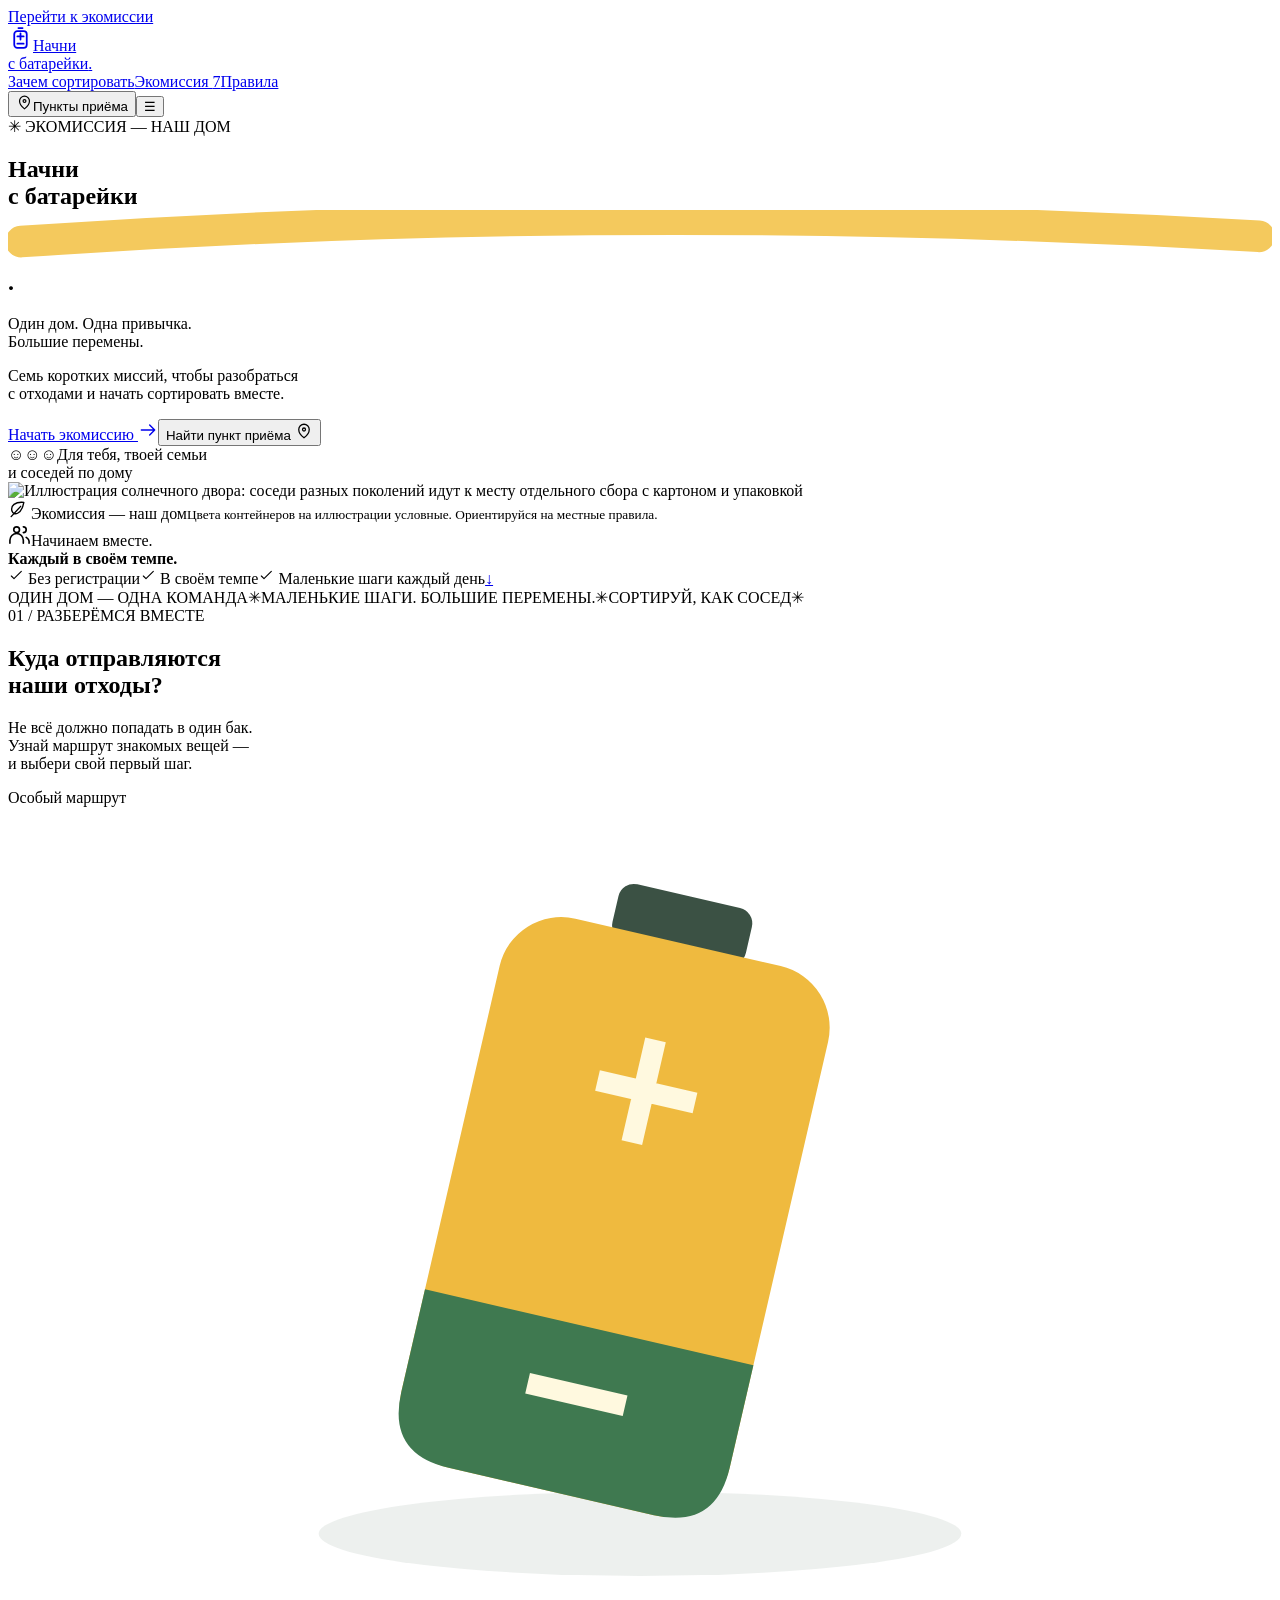
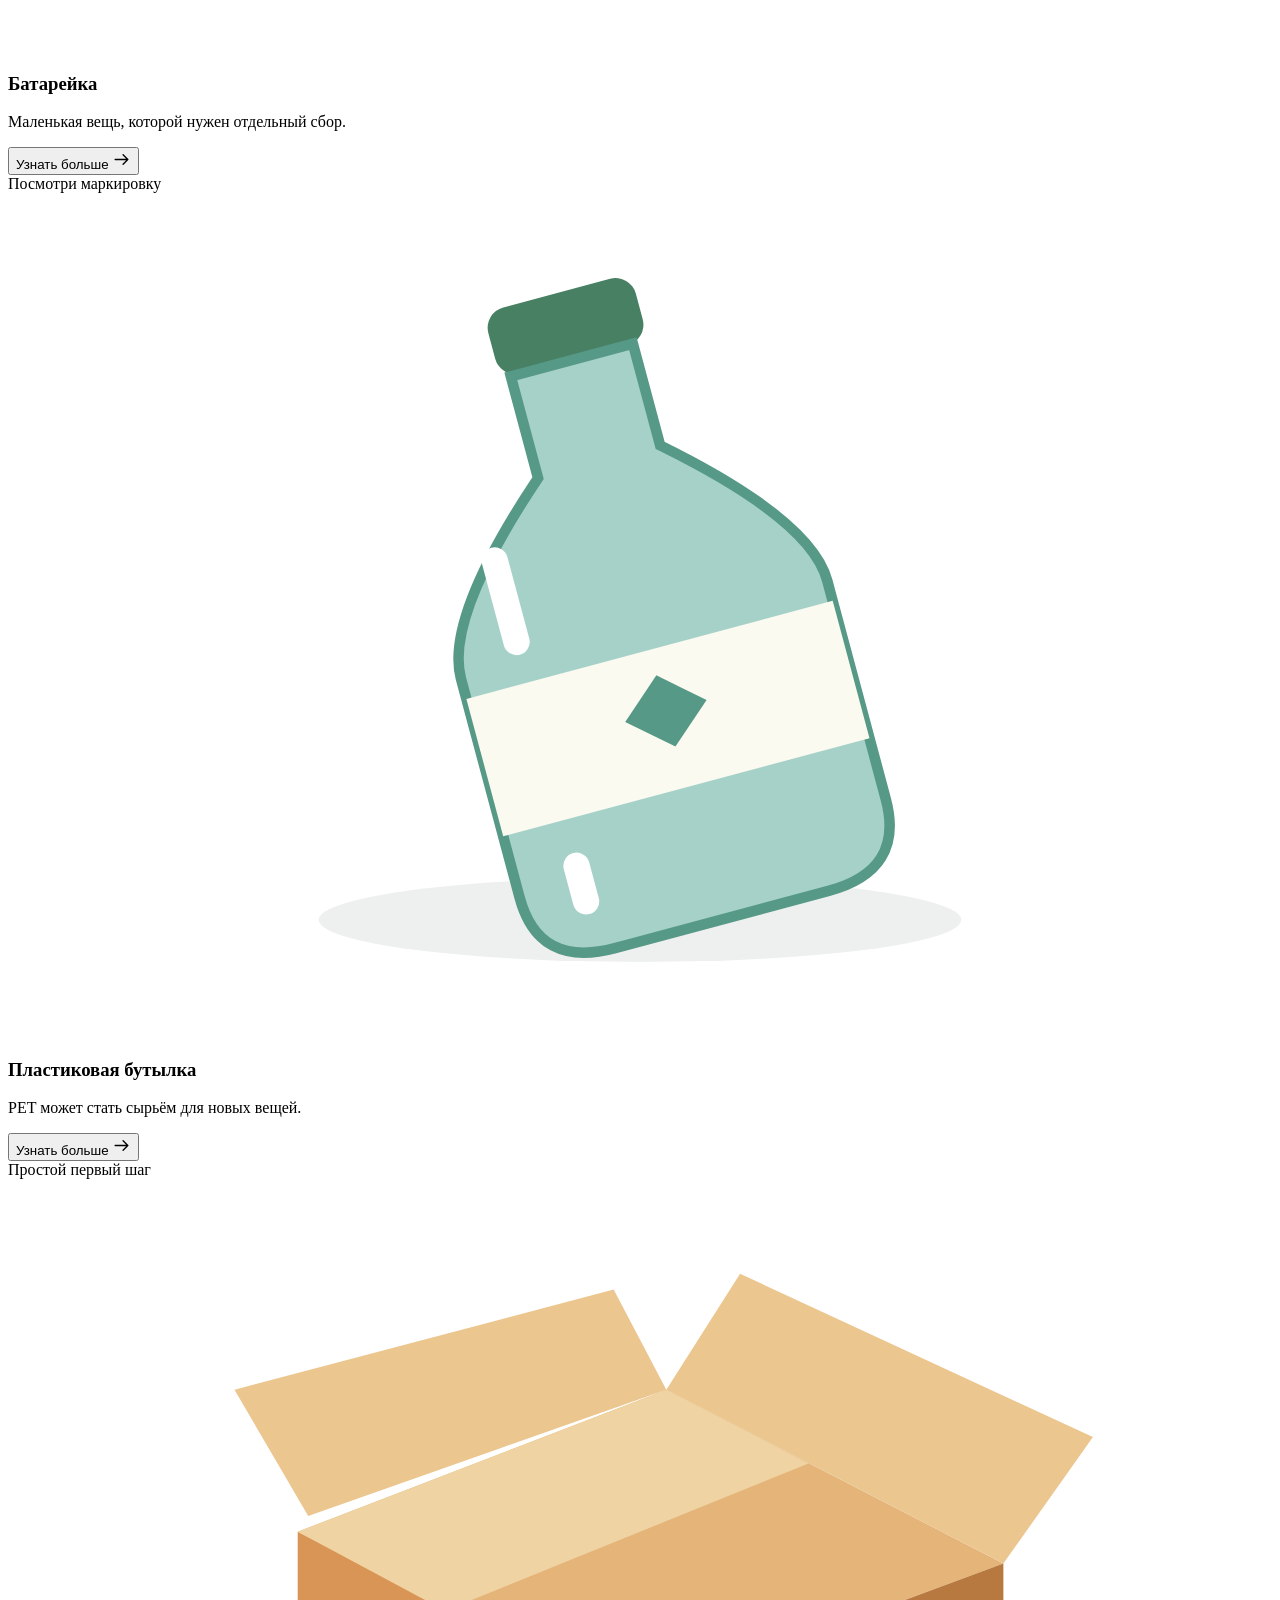
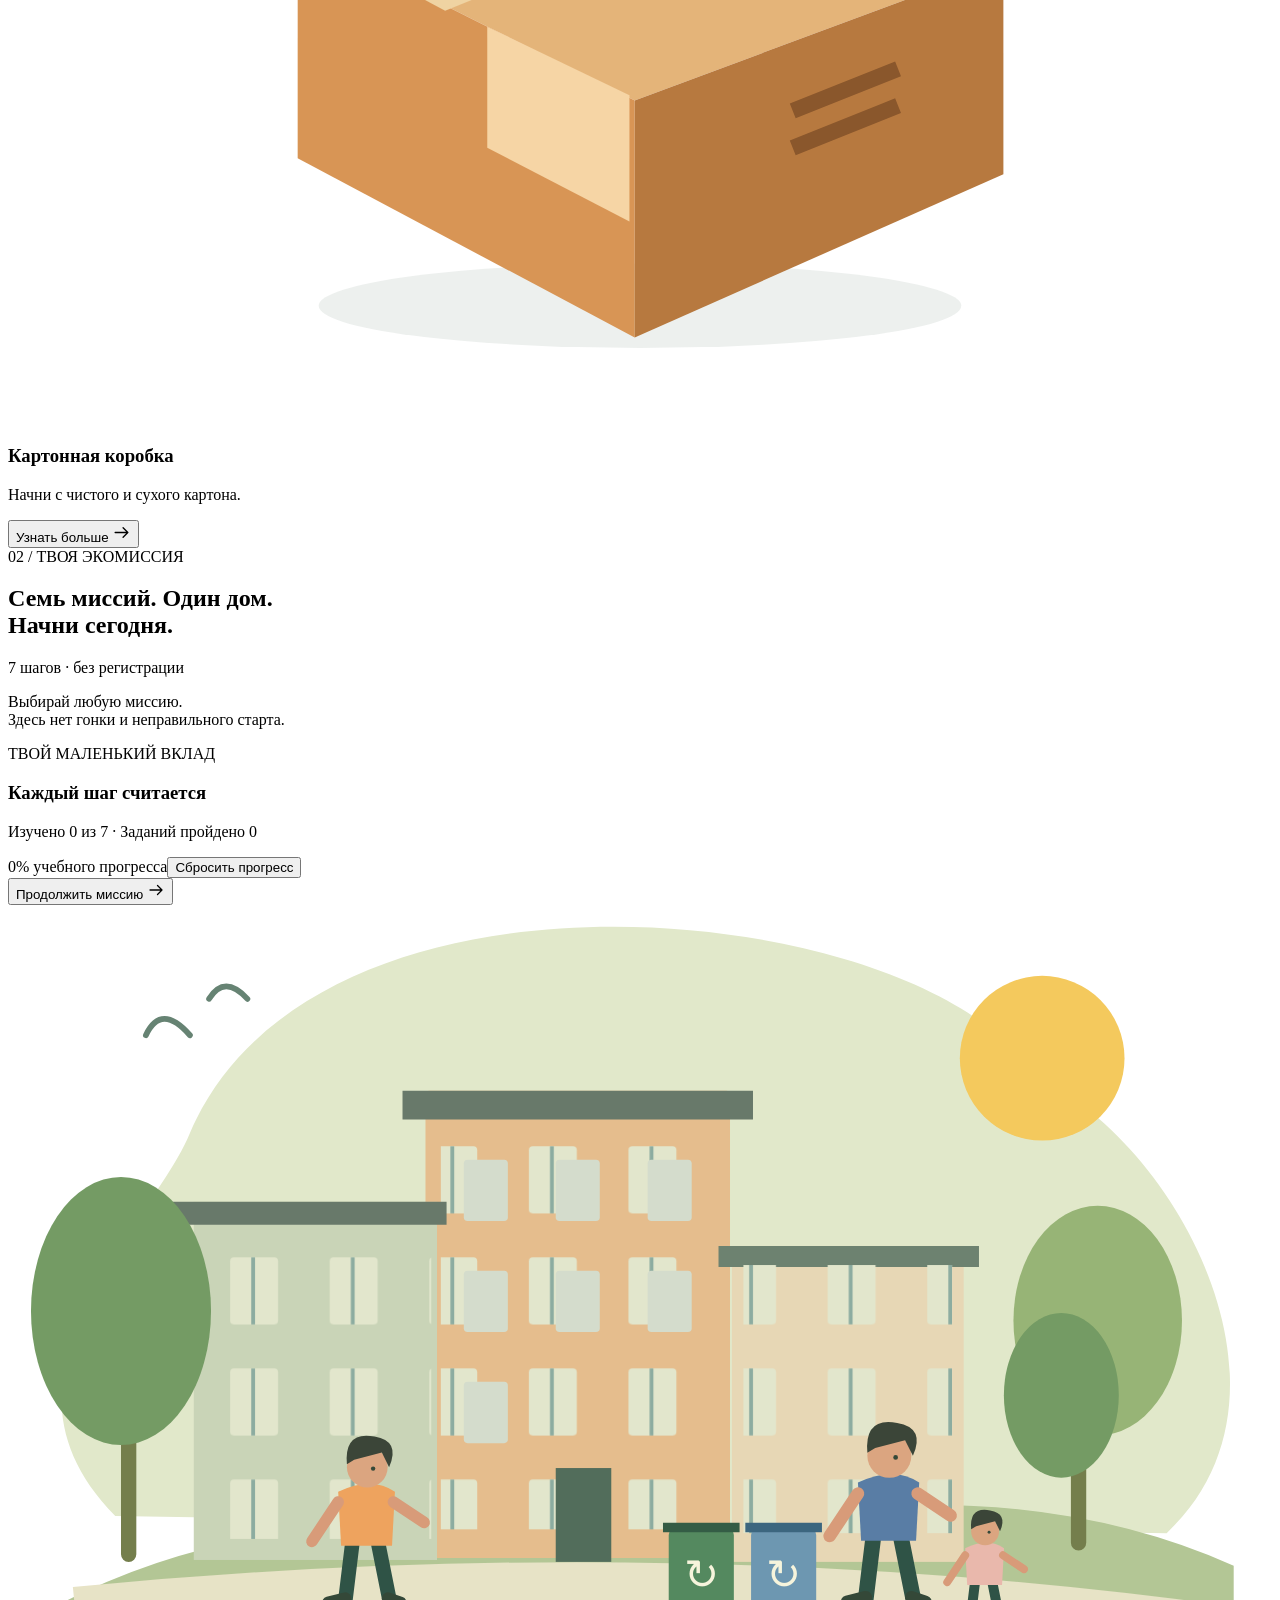
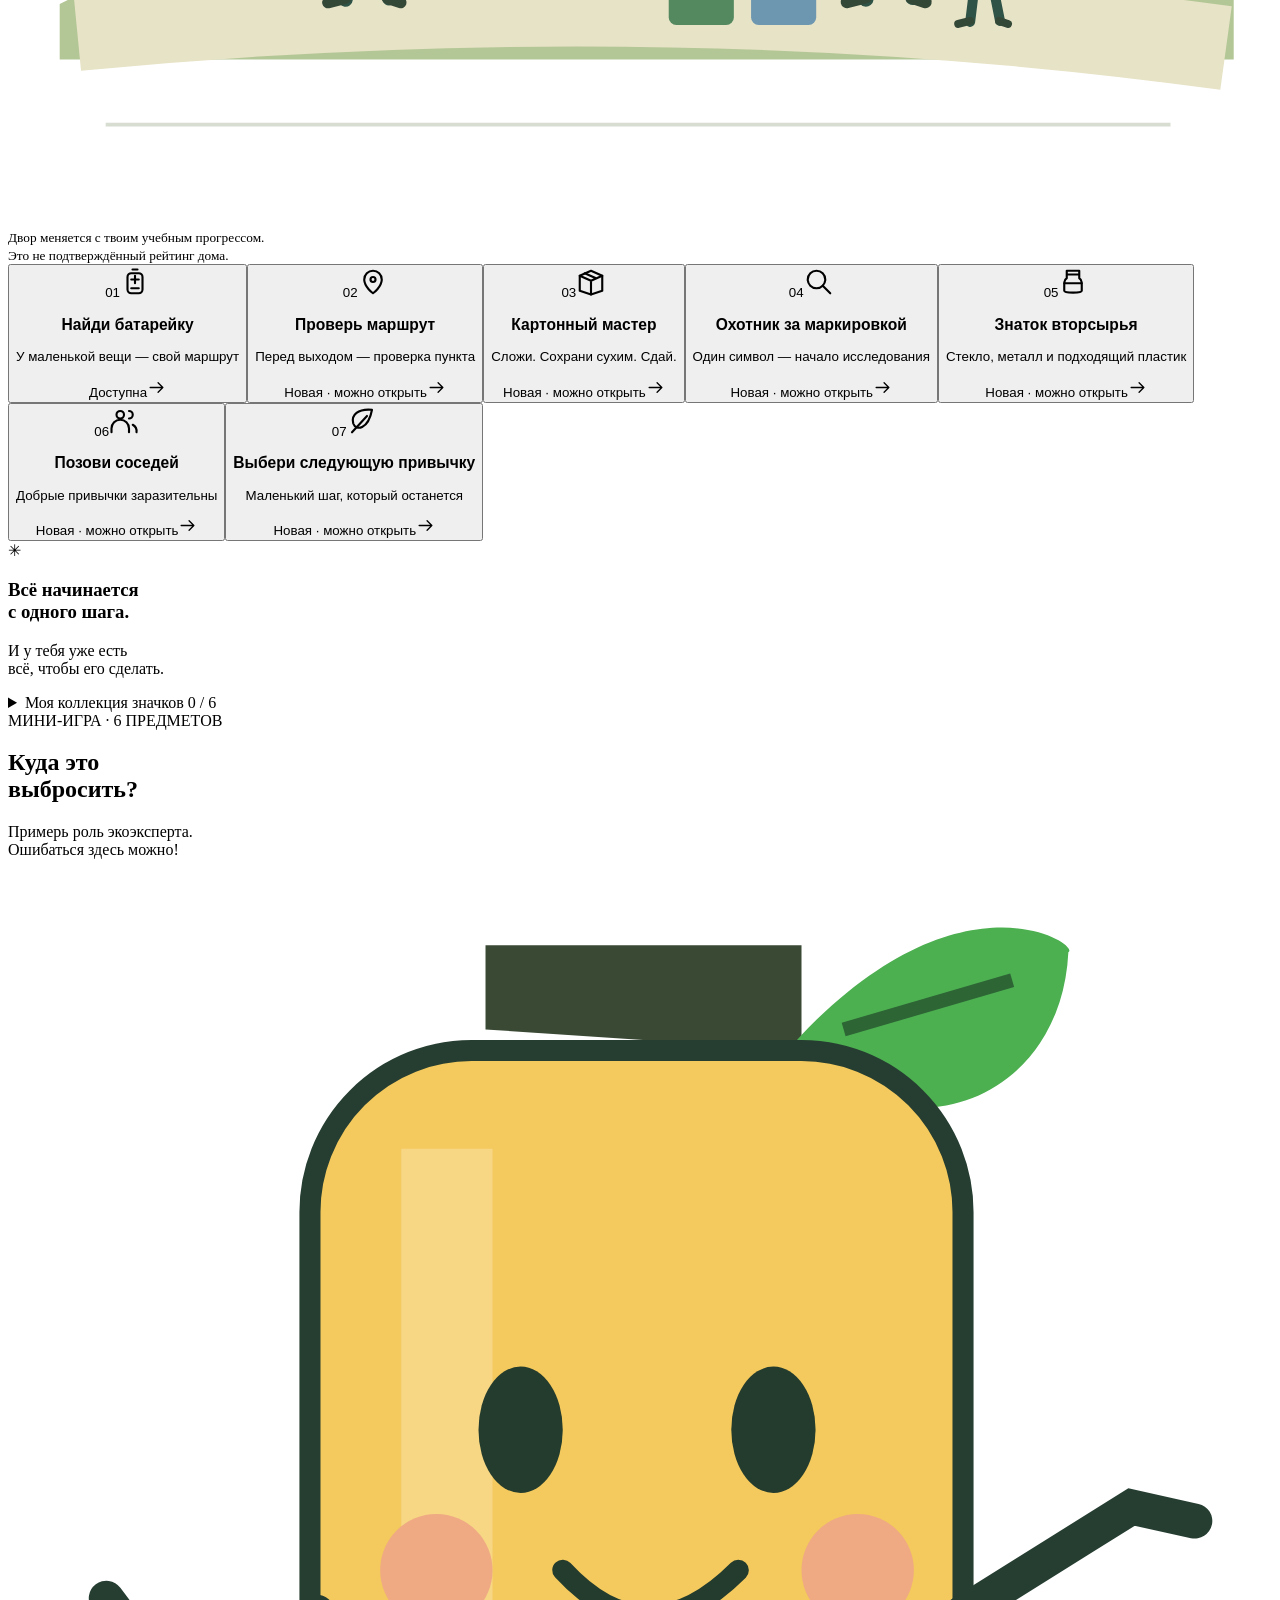
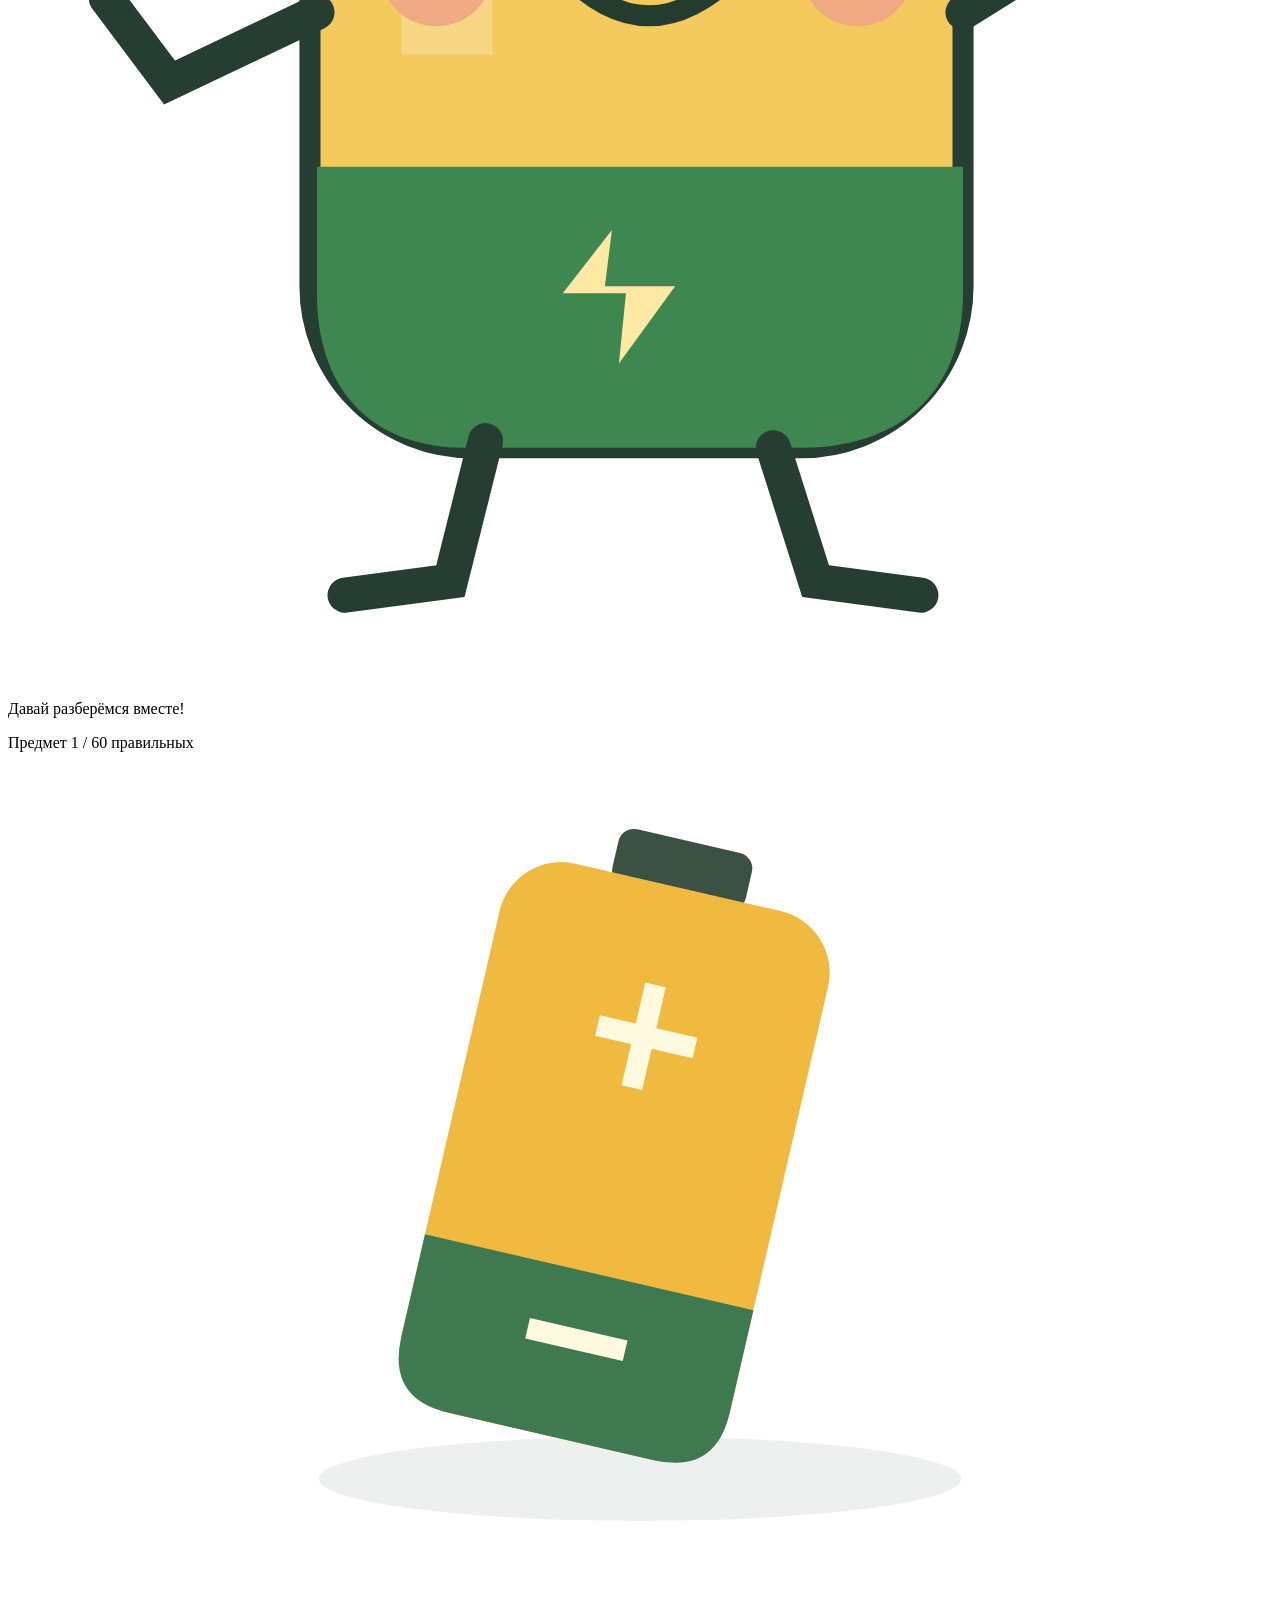
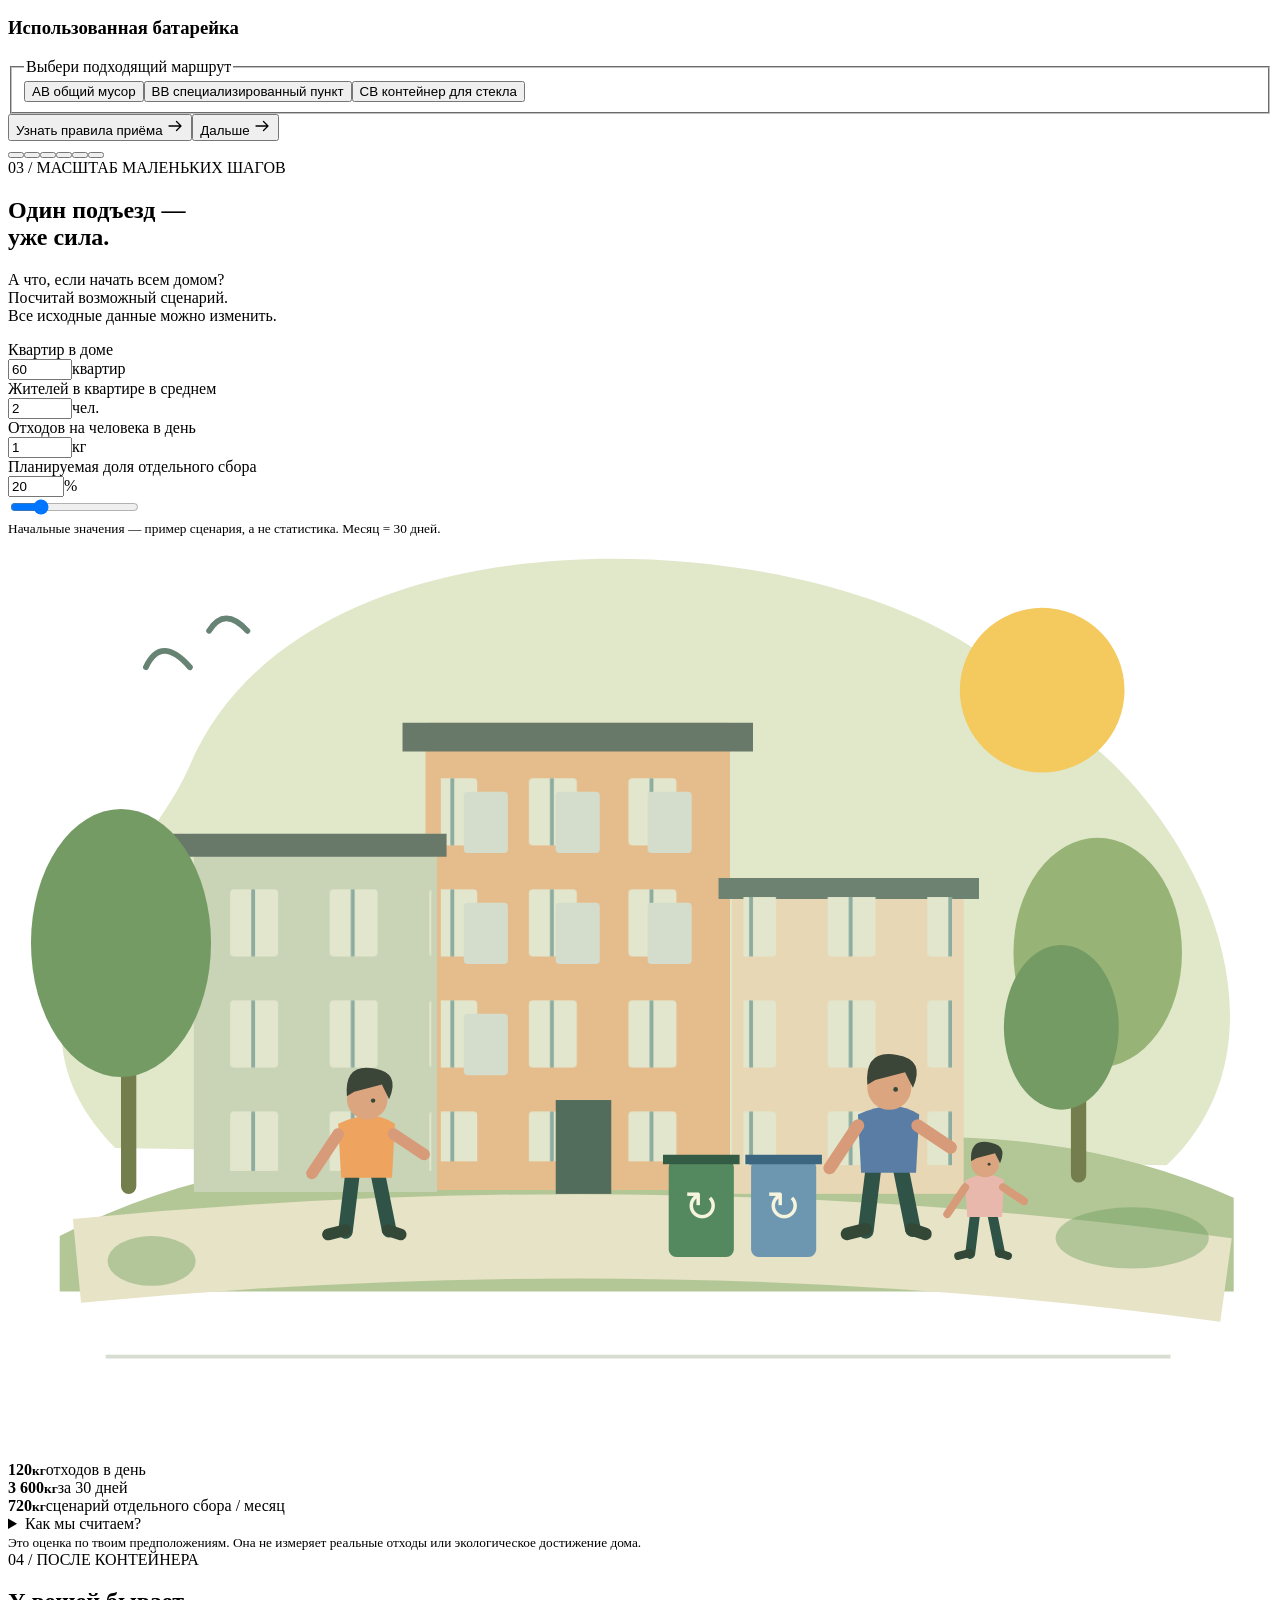
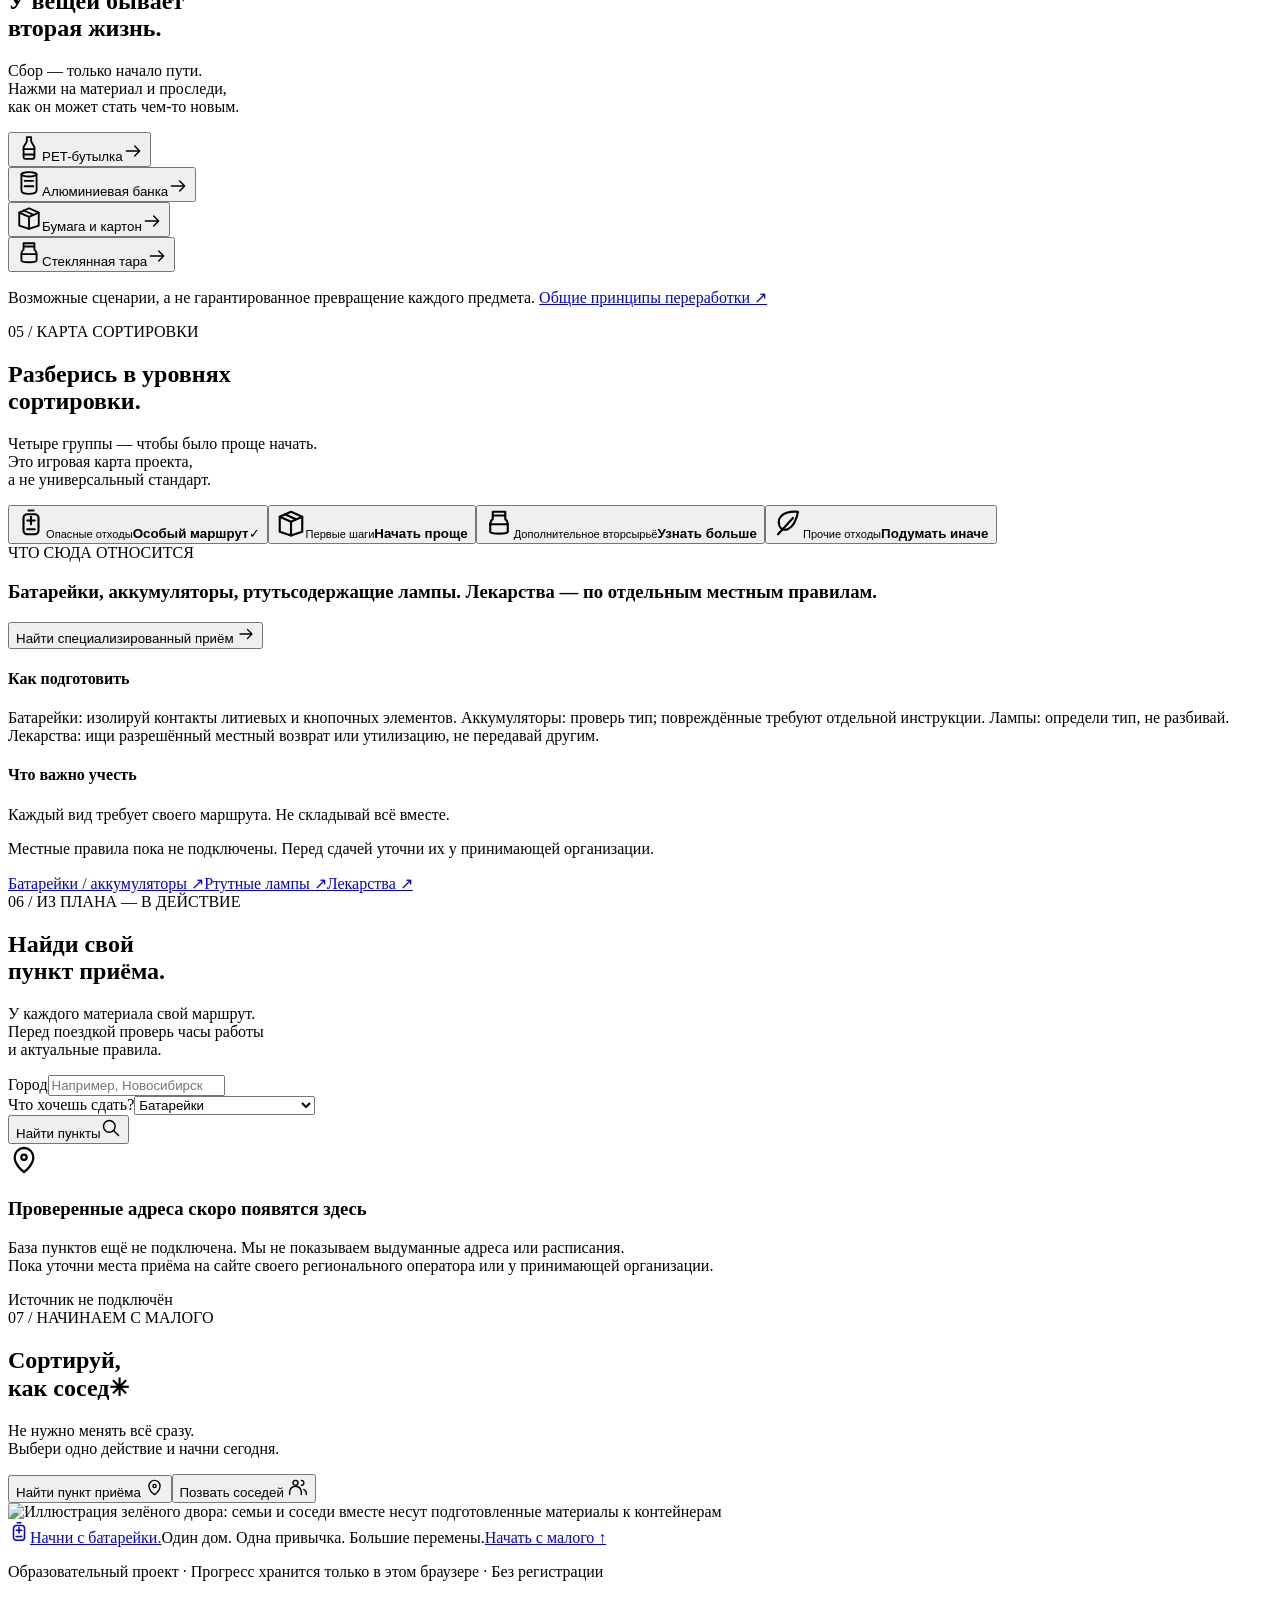
==== commit d98f8f7e: "Refresh published design with neighborhood illustrations" ====
--- a/index.html
+++ b/index.html
@@ -1 +1 @@
-<!DOCTYPE html><html lang="ru"><head><meta charSet="utf-8"/><meta name="viewport" content="width=device-width, initial-scale=1"/><link rel="stylesheet" href="/start-with-a-battery-site/_next/static/chunks/2k782x9c4q6b9.css" data-precedence="next"/><link rel="preload" as="script" fetchPriority="low" href="/start-with-a-battery-site/_next/static/chunks/3cfn99dbrcvvp.js"/><script src="/start-with-a-battery-site/_next/static/chunks/1zg17--35a56i.js" async=""></script><script src="/start-with-a-battery-site/_next/static/chunks/3dmm3v_fq28gc.js" async=""></script><script src="/start-with-a-battery-site/_next/static/chunks/turbopack-3scupbet_k_ch.js" async=""></script><script src="/start-with-a-battery-site/_next/static/chunks/0umf92h1sb77c.js" async=""></script><script src="/start-with-a-battery-site/_next/static/chunks/0l7dwmtw21zdt.js" async=""></script><title>Начни с батарейки — Сортируй, как сосед</title><meta name="description" content="Семь коротких экомиссий для одного дома. Узнай правила, проверь маршрут и позови соседей."/><script src="/start-with-a-battery-site/_next/static/chunks/0cz1d0mv5g_q7.js" noModule=""></script></head><body><div hidden=""><!--$--><!--/$--></div><a class="skip-link" href="#missions">Перейти к экомиссии</a><header class="header"><a class="brand" href="#"><span class="brand-mark"><svg width="25" height="25" viewBox="0 0 24 24" fill="none" stroke="currentColor" stroke-width="1.7" stroke-linecap="round" stroke-linejoin="round" aria-hidden="true"><rect x="6" y="5" width="12" height="16" rx="3"></rect><path d="M10 2h4M9 10h6m-3-3v6m-3 4h6"></path></svg></span><span>Начни<br/>с батарейки<span class="brand-dot">.</span></span></a><nav aria-label="Основная навигация" class="nav"><a href="#why">Зачем сортировать</a><a href="#missions">Экомиссия <span class="nav-count">7</span></a><a href="#sorting">Правила</a></nav><div class="header-actions"><button class="button compact secondary" aria-label="Пункты приёма"><svg width="17" height="17" viewBox="0 0 24 24" fill="none" stroke="currentColor" stroke-width="1.7" stroke-linecap="round" stroke-linejoin="round" aria-hidden="true"><path d="M19 10c0 6-7 11-7 11S5 16 5 10a7 7 0 1 1 14 0Z"></path><circle cx="12" cy="10" r="2"></circle></svg><span>Пункты приёма</span></button><button class="menu-toggle icon-button" aria-expanded="false" aria-label="Меню">☰</button></div></header><main><section class="hero" aria-labelledby="hero-title"><div class="hero-copy"><span class="eyebrow pill"><span class="tiny-sun">✳</span> ЭКОМИССИЯ — НАШ ДОМ</span><h1 id="hero-title">Начни<br/>с <span class="word-highlight">батарейки<svg viewBox="0 0 480 20" preserveAspectRatio="none" aria-hidden="true"><path d="M5 12Q235-4 475 10" fill="none" stroke="#F4C95D" stroke-width="12" stroke-linecap="round"></path></svg></span><span class="title-period">.</span></h1><p class="hero-subtitle">Один дом. Одна привычка.<br/>Большие перемены.</p><p class="hero-description">Семь коротких миссий, чтобы разобраться<br class="desktop-br"/> с отходами и начать сортировать вместе.</p><div class="hero-actions"><a href="#missions" class="button">Начать экомиссию <svg width="20" height="20" viewBox="0 0 24 24" fill="none" stroke="currentColor" stroke-width="1.7" stroke-linecap="round" stroke-linejoin="round" aria-hidden="true"><path d="M4 12h16m-6-6 6 6-6 6"></path></svg></a><button class="text-button">Найти пункт приёма <svg width="18" height="18" viewBox="0 0 24 24" fill="none" stroke="currentColor" stroke-width="1.7" stroke-linecap="round" stroke-linejoin="round" aria-hidden="true"><path d="M19 10c0 6-7 11-7 11S5 16 5 10a7 7 0 1 1 14 0Z"></path><circle cx="12" cy="10" r="2"></circle></svg></button></div><div class="hero-note"><span class="mini-faces"><i>☺</i><i>☺</i><i>☺</i></span><span>Для тебя, твоей семьи<br/>и соседей по дому</span></div></div><div class="hero-visual"><div class="speech">Большие перемены<br/>начинаются с малого <span>🌱</span></div><svg viewBox="0 0 660 480" role="img" aria-label="Солнечный двор: соседи, дети, контейнеры и Батарейкин" class="eco-house"><defs><pattern id="_R_2gjavb_" width="52" height="58" patternUnits="userSpaceOnUse"><rect x="12" y="10" width="25" height="35" rx="2" fill="#e2e6cc"></rect><path d="M24 10v35" stroke="#8caca0" stroke-width="2"></path></pattern></defs><path d="M56 319C-18 244 75 168 95 119 163-39 484 0 535 89c73 32 148 166 70 239Z" fill="#e1e8ca"></path><circle cx="540" cy="80" r="43" fill="#f4c95d"></circle><path d="M72 68q8-17 23 0m10-19q8-13 20 0" fill="none" stroke="#668373" stroke-width="3" stroke-linecap="round"></path><path d="M27 365q124-64 284-27 195-53 329 7v49H27Z" fill="#b3c695"></path><path d="M36 378q308-30 600 10" stroke="#e7e3c6" stroke-width="44" fill="none"></path><g><rect x="218" y="97" width="159" height="244" rx="2" fill="#e5bd8d"></rect><path d="M206 97h183v15H206Z" fill="#68796a"></path><rect x="226" y="118" width="148" height="208" fill="url(#_R_2gjavb_)"></rect><rect x="286" y="294" width="29" height="49" fill="#526d5b"></rect><rect x="97" y="155" width="127" height="187" fill="#c9d4b7"></rect><path d="M86 155h143v12H86Z" fill="#68796a"></path><rect x="99" y="176" width="122" height="155" fill="url(#_R_2gjavb_)"></rect><rect x="378" y="178" width="121" height="165" fill="#e7d7b5"></rect><path d="M371 178h136v11H371Z" fill="#6d8270"></path><rect x="384" y="188" width="109" height="140" fill="url(#_R_2gjavb_)"></rect><rect x="238" y="133" width="23" height="32" rx="2" fill="#f6d76a" class="house-window"></rect><rect x="286" y="133" width="23" height="32" rx="2" fill="#f6d76a" class="house-window"></rect><rect x="334" y="133" width="23" height="32" rx="2" fill="#f6d76a" class="house-window"></rect><rect x="238" y="191" width="23" height="32" rx="2" fill="#f6d76a" class="house-window"></rect><rect x="286" y="191" width="23" height="32" rx="2" fill="#f6d76a" class="house-window"></rect><rect x="334" y="191" width="23" height="32" rx="2" fill="#f6d76a" class="house-window"></rect><rect x="238" y="249" width="23" height="32" rx="2" fill="#f6d76a" class="house-window"></rect></g><g><path d="M63 339V191m0 71-28-20m29-13 24-22M559 333V214m0 56 21-24" stroke="#747e4c" stroke-width="8" stroke-linecap="round"></path><ellipse cx="59" cy="212" rx="47" ry="70" fill="#749b64"></ellipse><ellipse cx="569" cy="217" rx="44" ry="60" fill="#97b476"></ellipse><ellipse cx="550" cy="256" rx="30" ry="43" fill="#749b64"></ellipse></g><g transform="translate(180 292) scale(0.76)"><path d="m0 52-5 41m22-41 8 40" stroke="#2f5346" stroke-width="10" stroke-linecap="round"></path><path d="m-5 92-12 3m41-3 9 3" stroke="#344838" stroke-width="8" stroke-linecap="round"></path><path d="M-10 19q23-11 39 0l-2 37H-8Z" fill="#eea35e"></path><path d="m-10 26-18 27m56-27 21 14" stroke="#d89b79" stroke-width="8" stroke-linecap="round"></path><circle cx="10" cy="2" r="14" fill="#dba580"></circle><path d="M-4 0q-2-23 19-19 18 3 10 21L20-8 1-3Z" fill="#3b4538"></path><circle cx="14" cy="3" r="1.5" fill="#344838"></circle></g><g transform="translate(452 286) scale(0.82)"><path d="m0 52-5 41m22-41 8 40" stroke="#2f5346" stroke-width="10" stroke-linecap="round"></path><path d="m-5 92-12 3m41-3 9 3" stroke="#344838" stroke-width="8" stroke-linecap="round"></path><path d="M-10 19q23-11 39 0l-2 37H-8Z" fill="#597da5"></path><path d="m-10 26-18 27m56-27 21 14" stroke="#d89b79" stroke-width="8" stroke-linecap="round"></path><circle cx="10" cy="2" r="14" fill="#dba580"></circle><path d="M-4 0q-2-23 19-19 18 3 10 21L20-8 1-3Z" fill="#3b4538"></path><circle cx="14" cy="3" r="1.5" fill="#344838"></circle></g><g transform="translate(505 326) scale(0.52)"><path d="m0 52-5 41m22-41 8 40" stroke="#2f5346" stroke-width="10" stroke-linecap="round"></path><path d="m-5 92-12 3m41-3 9 3" stroke="#344838" stroke-width="8" stroke-linecap="round"></path><path d="M-10 19q23-11 39 0l-2 37H-8Z" fill="#e9b8ac"></path><path d="m-10 26-18 27m56-27 21 14" stroke="#d89b79" stroke-width="8" stroke-linecap="round"></path><circle cx="10" cy="2" r="14" fill="#dba580"></circle><path d="M-4 0q-2-23 19-19 18 3 10 21L20-8 1-3Z" fill="#3b4538"></path><circle cx="14" cy="3" r="1.5" fill="#344838"></circle></g><g transform="translate(345 325)"><rect width="34" height="51" rx="4" fill="#54895f"></rect><path d="M-3 0h40" stroke="#345c45" stroke-width="5"></path><text x="17" y="32" font-size="22" text-anchor="middle" fill="#f6f4dc">↻</text><rect x="43" width="34" height="51" rx="4" fill="#6d97b1"></rect><path d="M40 0h40" stroke="#3c667f" stroke-width="5"></path><text x="60" y="32" font-size="22" text-anchor="middle" fill="#f6f4dc">↻</text></g><g opacity="1" transform="translate(95 404)" class="house-plant"><path d="M0 10V-9" stroke="#527b43" stroke-width="3"></path><ellipse cx="-5" cy="-5" rx="7" ry="4" transform="rotate(30)" fill="#619254"></ellipse><ellipse cx="5" cy="-12" rx="8" ry="4" transform="rotate(-30)" fill="#7b9d5a"></ellipse><circle cx="0" cy="-20" r="5" fill="#f4c95d"></circle></g><g opacity="1" transform="translate(161 396)" class="house-plant"><path d="M0 10V-9" stroke="#527b43" stroke-width="3"></path><ellipse cx="-5" cy="-5" rx="7" ry="4" transform="rotate(30)" fill="#619254"></ellipse><ellipse cx="5" cy="-12" rx="8" ry="4" transform="rotate(-30)" fill="#7b9d5a"></ellipse><circle cx="0" cy="-20" r="5" fill="#eab18d"></circle></g><g opacity="1" transform="translate(227 404)" class="house-plant"><path d="M0 10V-9" stroke="#527b43" stroke-width="3"></path><ellipse cx="-5" cy="-5" rx="7" ry="4" transform="rotate(30)" fill="#619254"></ellipse><ellipse cx="5" cy="-12" rx="8" ry="4" transform="rotate(-30)" fill="#7b9d5a"></ellipse><circle cx="0" cy="-20" r="5" fill="#f4c95d"></circle></g><g opacity="1" transform="translate(293 396)" class="house-plant"><path d="M0 10V-9" stroke="#527b43" stroke-width="3"></path><ellipse cx="-5" cy="-5" rx="7" ry="4" transform="rotate(30)" fill="#619254"></ellipse><ellipse cx="5" cy="-12" rx="8" ry="4" transform="rotate(-30)" fill="#7b9d5a"></ellipse><circle cx="0" cy="-20" r="5" fill="#eab18d"></circle></g><g opacity="1" transform="translate(359 404)" class="house-plant"><path d="M0 10V-9" stroke="#527b43" stroke-width="3"></path><ellipse cx="-5" cy="-5" rx="7" ry="4" transform="rotate(30)" fill="#619254"></ellipse><ellipse cx="5" cy="-12" rx="8" ry="4" transform="rotate(-30)" fill="#7b9d5a"></ellipse><circle cx="0" cy="-20" r="5" fill="#f4c95d"></circle></g><g opacity="1" transform="translate(425 396)" class="house-plant"><path d="M0 10V-9" stroke="#527b43" stroke-width="3"></path><ellipse cx="-5" cy="-5" rx="7" ry="4" transform="rotate(30)" fill="#619254"></ellipse><ellipse cx="5" cy="-12" rx="8" ry="4" transform="rotate(-30)" fill="#7b9d5a"></ellipse><circle cx="0" cy="-20" r="5" fill="#eab18d"></circle></g><g opacity="1" transform="translate(491 404)" class="house-plant"><path d="M0 10V-9" stroke="#527b43" stroke-width="3"></path><ellipse cx="-5" cy="-5" rx="7" ry="4" transform="rotate(30)" fill="#619254"></ellipse><ellipse cx="5" cy="-12" rx="8" ry="4" transform="rotate(-30)" fill="#7b9d5a"></ellipse><circle cx="0" cy="-20" r="5" fill="#f4c95d"></circle></g><g transform="translate(258 318) scale(.75)"><rect x="12" y="-10" width="21" height="8" rx="2" fill="#344d38"></rect><rect width="48" height="70" rx="13" fill="#f4c95d" stroke="#344d38" stroke-width="2"></rect><path d="M0 49h48v9q0 12-13 12H13Q0 70 0 58Z" fill="#468355"></path><circle cx="15" cy="23" r="3" fill="#344d38"></circle><circle cx="33" cy="23" r="3" fill="#344d38"></circle><path d="M16 34q8 8 16 0m-31 1-13 12m60-12 12-9M14 70l-2 12m22-12 2 12" fill="none" stroke="#344d38" stroke-width="3" stroke-linecap="round"></path><path d="M31-4q18-22 22-9Q46 1 31-4" fill="#4caf50"></path></g><path d="M51 428h556" stroke="#80926d" opacity=".3" stroke-width="2"></path></svg><div class="visual-sticker"><svg width="22" height="22" viewBox="0 0 24 24" fill="none" stroke="currentColor" stroke-width="1.7" stroke-linecap="round" stroke-linejoin="round" aria-hidden="true"><path d="M20 3C9 2 3 7 5 14c2 6 12 5 15-11Z"></path><path d="m4 21 12-13"></path></svg><span>Сортируй,<br/><b>как сосед</b></span></div><span class="hero-spark">✳</span></div><div class="hero-bottom"><span><svg width="16" height="16" viewBox="0 0 24 24" fill="none" stroke="currentColor" stroke-width="1.7" stroke-linecap="round" stroke-linejoin="round" aria-hidden="true"><path d="m5 12 4 4L20 5"></path></svg> Без регистрации</span><span><svg width="16" height="16" viewBox="0 0 24 24" fill="none" stroke="currentColor" stroke-width="1.7" stroke-linecap="round" stroke-linejoin="round" aria-hidden="true"><path d="m5 12 4 4L20 5"></path></svg> В своём темпе</span><span><svg width="16" height="16" viewBox="0 0 24 24" fill="none" stroke="currentColor" stroke-width="1.7" stroke-linecap="round" stroke-linejoin="round" aria-hidden="true"><path d="m5 12 4 4L20 5"></path></svg> Маленькие шаги каждый день</span><a href="#why" aria-label="Дальше: зачем сортировать">↓</a></div></section><div class="ticker" aria-hidden="true"><span>ОДИН ДОМ — ОДНА КОМАНДА</span><span>✳</span><span>МАЛЕНЬКИЕ ШАГИ. БОЛЬШИЕ ПЕРЕМЕНЫ.</span><span>✳</span><span>СОРТИРУЙ, КАК СОСЕД</span><span>✳</span></div><section id="why" class="section"><div class="section-heading"><div><span class="eyebrow">01 / РАЗБЕРЁМСЯ ВМЕСТЕ</span><h2>Куда отправляются<br/>наши отходы?</h2></div><p>Не всё должно попадать в один бак.<br/>Узнай маршрут знакомых вещей —<br/>и выбери свой первый шаг.</p></div><div class="waste-grid"><article class="waste-card yellow"><div class="waste-art"><span class="small-label">Особый маршрут</span><svg viewBox="0 0 240 160" role="img" aria-label="Иллюстрация батарейки"><ellipse cx="120" cy="138" rx="61" ry="8" fill="#213d2c" opacity=".08"></ellipse><g transform="translate(54,-1) rotate(13 64 80)"><rect x="48" y="17" width="26" height="11" rx="3" fill="#3b5144"></rect><rect x="29" y="26" width="64" height="107" rx="12" fill="#efba3f"></rect><path d="M29 101h64v20q0 12-12 12H41q-12 0-12-12Z" fill="#3f7950"></path><path d="M52 55h19m-10-10v20m-9 49h19" stroke="#fff9df" stroke-width="4"></path></g></svg></div><div class="waste-content"><h3>Батарейка</h3><p>Маленькая вещь, которой нужен отдельный сбор.</p><button class="text-button" aria-expanded="false" aria-controls="waste-battery">Узнать больше<!-- --> <svg width="19" height="19" viewBox="0 0 24 24" fill="none" stroke="currentColor" stroke-width="1.7" stroke-linecap="round" stroke-linejoin="round" aria-hidden="true"><path d="M4 12h16m-6-6 6 6-6 6"></path></svg></button></div></article><article class="waste-card blue"><div class="waste-art"><span class="small-label">Посмотри маркировку</span><svg viewBox="0 0 240 160" role="img" aria-label="Иллюстрация упаковки"><ellipse cx="120" cy="138" rx="61" ry="8" fill="#213d2c" opacity=".08"></ellipse><g transform="rotate(-15 120 80)"><rect x="106" y="17" width="29" height="13" rx="4" fill="#488064"></rect><path d="M108 30v20q-24 21-24 33v43q0 14 15 14h42q15 0 15-14V83q0-12-24-33V30Z" fill="#a5d1c8" stroke="#579987" stroke-width="2"></path><path d="M84 87h72v27H84Z" fill="#fbfaf0"></path><path d="m112 99 8-7 8 7-8 7Z" fill="#579987"></path><path d="M96 63v16m0 44v7" stroke="#fff" stroke-width="5" stroke-linecap="round"></path></g></svg></div><div class="waste-content"><h3>Пластиковая бутылка</h3><p>PET может стать сырьём для новых вещей.</p><button class="text-button" aria-expanded="false" aria-controls="waste-bottle">Узнать больше<!-- --> <svg width="19" height="19" viewBox="0 0 24 24" fill="none" stroke="currentColor" stroke-width="1.7" stroke-linecap="round" stroke-linejoin="round" aria-hidden="true"><path d="M4 12h16m-6-6 6 6-6 6"></path></svg></button></div></article><article class="waste-card green"><div class="waste-art"><span class="small-label">Простой первый шаг</span><svg viewBox="0 0 240 160" role="img" aria-label="Иллюстрация картонной коробки"><ellipse cx="120" cy="138" rx="61" ry="8" fill="#213d2c" opacity=".08"></ellipse><g><path d="m55 67 70-27 64 33-70 26Z" fill="#e4b479"></path><path d="m55 67 64 32v45l-64-34Z" fill="#d89555"></path><path d="m119 99 70-26v40l-70 31Z" fill="#b7793f"></path><path d="m125 40 27 14-69 28-28-15Z" fill="#efd3a2"></path><path d="m91 85 27 13v24L91 108Z" fill="#f6d5a5"></path><path d="m57 64-14-24 72-19 10 19m0 0 14-22 67 31-17 24" fill="#ecc68f"></path><path d="m149 101 20-8m-20 15 20-8" stroke="#8a572c" stroke-width="3"></path></g></svg></div><div class="waste-content"><h3>Картонная коробка</h3><p>Начни с чистого и сухого картона.</p><button class="text-button" aria-expanded="false" aria-controls="waste-box">Узнать больше<!-- --> <svg width="19" height="19" viewBox="0 0 24 24" fill="none" stroke="currentColor" stroke-width="1.7" stroke-linecap="round" stroke-linejoin="round" aria-hidden="true"><path d="M4 12h16m-6-6 6 6-6 6"></path></svg></button></div></article></div></section><section id="missions" class="section missions-section"><div class="section-heading"><div><span class="eyebrow">02 / ТВОЯ ЭКОМИССИЯ</span><h2>Семь миссий. Один дом.<br/><span class="green-text">Начни сегодня.</span></h2></div><div><span class="outline-tag">7 шагов · без регистрации</span><p>Выбирай любую миссию.<br/>Здесь нет гонки и неправильного старта.</p></div></div><div class="progress-panel"><div><span class="eyebrow">ТВОЙ МАЛЕНЬКИЙ ВКЛАД</span><h3>Каждый шаг считается</h3><p>Изучено <!-- -->0<!-- --> из 7 · Заданий пройдено <!-- -->0</p><div class="progress-bar" role="progressbar" aria-label="Учебный прогресс" aria-valuemin="0" aria-valuemax="100" aria-valuenow="0"><span style="width:0%"></span></div><div class="progress-bottom"><span>0<!-- -->% учебного прогресса</span><button class="text-button">Сбросить прогресс</button></div><button class="button compact">Продолжить миссию<!-- --> <svg width="18" height="18" viewBox="0 0 24 24" fill="none" stroke="currentColor" stroke-width="1.7" stroke-linecap="round" stroke-linejoin="round" aria-hidden="true"><path d="M4 12h16m-6-6 6 6-6 6"></path></svg></button></div><div class="progress-house"><svg viewBox="0 0 660 480" role="img" aria-label="Учебный дом: изучено 0 из 7 миссий" class="eco-house"><defs><pattern id="_R_ci3avb_" width="52" height="58" patternUnits="userSpaceOnUse"><rect x="12" y="10" width="25" height="35" rx="2" fill="#e2e6cc"></rect><path d="M24 10v35" stroke="#8caca0" stroke-width="2"></path></pattern></defs><path d="M56 319C-18 244 75 168 95 119 163-39 484 0 535 89c73 32 148 166 70 239Z" fill="#e1e8ca"></path><circle cx="540" cy="80" r="43" fill="#f4c95d"></circle><path d="M72 68q8-17 23 0m10-19q8-13 20 0" fill="none" stroke="#668373" stroke-width="3" stroke-linecap="round"></path><path d="M27 365q124-64 284-27 195-53 329 7v49H27Z" fill="#b3c695"></path><path d="M36 378q308-30 600 10" stroke="#e7e3c6" stroke-width="44" fill="none"></path><g><rect x="218" y="97" width="159" height="244" rx="2" fill="#e5bd8d"></rect><path d="M206 97h183v15H206Z" fill="#68796a"></path><rect x="226" y="118" width="148" height="208" fill="url(#_R_ci3avb_)"></rect><rect x="286" y="294" width="29" height="49" fill="#526d5b"></rect><rect x="97" y="155" width="127" height="187" fill="#c9d4b7"></rect><path d="M86 155h143v12H86Z" fill="#68796a"></path><rect x="99" y="176" width="122" height="155" fill="url(#_R_ci3avb_)"></rect><rect x="378" y="178" width="121" height="165" fill="#e7d7b5"></rect><path d="M371 178h136v11H371Z" fill="#6d8270"></path><rect x="384" y="188" width="109" height="140" fill="url(#_R_ci3avb_)"></rect><rect x="238" y="133" width="23" height="32" rx="2" fill="#d4dccc" class="house-window"></rect><rect x="286" y="133" width="23" height="32" rx="2" fill="#d4dccc" class="house-window"></rect><rect x="334" y="133" width="23" height="32" rx="2" fill="#d4dccc" class="house-window"></rect><rect x="238" y="191" width="23" height="32" rx="2" fill="#d4dccc" class="house-window"></rect><rect x="286" y="191" width="23" height="32" rx="2" fill="#d4dccc" class="house-window"></rect><rect x="334" y="191" width="23" height="32" rx="2" fill="#d4dccc" class="house-window"></rect><rect x="238" y="249" width="23" height="32" rx="2" fill="#d4dccc" class="house-window"></rect></g><g><path d="M63 339V191m0 71-28-20m29-13 24-22M559 333V214m0 56 21-24" stroke="#747e4c" stroke-width="8" stroke-linecap="round"></path><ellipse cx="59" cy="212" rx="47" ry="70" fill="#749b64"></ellipse><ellipse cx="569" cy="217" rx="44" ry="60" fill="#97b476"></ellipse><ellipse cx="550" cy="256" rx="30" ry="43" fill="#749b64"></ellipse></g><g transform="translate(180 292) scale(0.76)"><path d="m0 52-5 41m22-41 8 40" stroke="#2f5346" stroke-width="10" stroke-linecap="round"></path><path d="m-5 92-12 3m41-3 9 3" stroke="#344838" stroke-width="8" stroke-linecap="round"></path><path d="M-10 19q23-11 39 0l-2 37H-8Z" fill="#eea35e"></path><path d="m-10 26-18 27m56-27 21 14" stroke="#d89b79" stroke-width="8" stroke-linecap="round"></path><circle cx="10" cy="2" r="14" fill="#dba580"></circle><path d="M-4 0q-2-23 19-19 18 3 10 21L20-8 1-3Z" fill="#3b4538"></path><circle cx="14" cy="3" r="1.5" fill="#344838"></circle></g><g transform="translate(452 286) scale(0.82)"><path d="m0 52-5 41m22-41 8 40" stroke="#2f5346" stroke-width="10" stroke-linecap="round"></path><path d="m-5 92-12 3m41-3 9 3" stroke="#344838" stroke-width="8" stroke-linecap="round"></path><path d="M-10 19q23-11 39 0l-2 37H-8Z" fill="#597da5"></path><path d="m-10 26-18 27m56-27 21 14" stroke="#d89b79" stroke-width="8" stroke-linecap="round"></path><circle cx="10" cy="2" r="14" fill="#dba580"></circle><path d="M-4 0q-2-23 19-19 18 3 10 21L20-8 1-3Z" fill="#3b4538"></path><circle cx="14" cy="3" r="1.5" fill="#344838"></circle></g><g transform="translate(505 326) scale(0.52)"><path d="m0 52-5 41m22-41 8 40" stroke="#2f5346" stroke-width="10" stroke-linecap="round"></path><path d="m-5 92-12 3m41-3 9 3" stroke="#344838" stroke-width="8" stroke-linecap="round"></path><path d="M-10 19q23-11 39 0l-2 37H-8Z" fill="#e9b8ac"></path><path d="m-10 26-18 27m56-27 21 14" stroke="#d89b79" stroke-width="8" stroke-linecap="round"></path><circle cx="10" cy="2" r="14" fill="#dba580"></circle><path d="M-4 0q-2-23 19-19 18 3 10 21L20-8 1-3Z" fill="#3b4538"></path><circle cx="14" cy="3" r="1.5" fill="#344838"></circle></g><g transform="translate(345 325)"><rect width="34" height="51" rx="4" fill="#54895f"></rect><path d="M-3 0h40" stroke="#345c45" stroke-width="5"></path><text x="17" y="32" font-size="22" text-anchor="middle" fill="#f6f4dc">↻</text><rect x="43" width="34" height="51" rx="4" fill="#6d97b1"></rect><path d="M40 0h40" stroke="#3c667f" stroke-width="5"></path><text x="60" y="32" font-size="22" text-anchor="middle" fill="#f6f4dc">↻</text></g><g opacity="0" transform="translate(95 404)" class="house-plant"><path d="M0 10V-9" stroke="#527b43" stroke-width="3"></path><ellipse cx="-5" cy="-5" rx="7" ry="4" transform="rotate(30)" fill="#619254"></ellipse><ellipse cx="5" cy="-12" rx="8" ry="4" transform="rotate(-30)" fill="#7b9d5a"></ellipse><circle cx="0" cy="-20" r="5" fill="#f4c95d"></circle></g><g opacity="0" transform="translate(161 396)" class="house-plant"><path d="M0 10V-9" stroke="#527b43" stroke-width="3"></path><ellipse cx="-5" cy="-5" rx="7" ry="4" transform="rotate(30)" fill="#619254"></ellipse><ellipse cx="5" cy="-12" rx="8" ry="4" transform="rotate(-30)" fill="#7b9d5a"></ellipse><circle cx="0" cy="-20" r="5" fill="#eab18d"></circle></g><g opacity="0" transform="translate(227 404)" class="house-plant"><path d="M0 10V-9" stroke="#527b43" stroke-width="3"></path><ellipse cx="-5" cy="-5" rx="7" ry="4" transform="rotate(30)" fill="#619254"></ellipse><ellipse cx="5" cy="-12" rx="8" ry="4" transform="rotate(-30)" fill="#7b9d5a"></ellipse><circle cx="0" cy="-20" r="5" fill="#f4c95d"></circle></g><g opacity="0" transform="translate(293 396)" class="house-plant"><path d="M0 10V-9" stroke="#527b43" stroke-width="3"></path><ellipse cx="-5" cy="-5" rx="7" ry="4" transform="rotate(30)" fill="#619254"></ellipse><ellipse cx="5" cy="-12" rx="8" ry="4" transform="rotate(-30)" fill="#7b9d5a"></ellipse><circle cx="0" cy="-20" r="5" fill="#eab18d"></circle></g><g opacity="0" transform="translate(359 404)" class="house-plant"><path d="M0 10V-9" stroke="#527b43" stroke-width="3"></path><ellipse cx="-5" cy="-5" rx="7" ry="4" transform="rotate(30)" fill="#619254"></ellipse><ellipse cx="5" cy="-12" rx="8" ry="4" transform="rotate(-30)" fill="#7b9d5a"></ellipse><circle cx="0" cy="-20" r="5" fill="#f4c95d"></circle></g><g opacity="0" transform="translate(425 396)" class="house-plant"><path d="M0 10V-9" stroke="#527b43" stroke-width="3"></path><ellipse cx="-5" cy="-5" rx="7" ry="4" transform="rotate(30)" fill="#619254"></ellipse><ellipse cx="5" cy="-12" rx="8" ry="4" transform="rotate(-30)" fill="#7b9d5a"></ellipse><circle cx="0" cy="-20" r="5" fill="#eab18d"></circle></g><g opacity="0" transform="translate(491 404)" class="house-plant"><path d="M0 10V-9" stroke="#527b43" stroke-width="3"></path><ellipse cx="-5" cy="-5" rx="7" ry="4" transform="rotate(30)" fill="#619254"></ellipse><ellipse cx="5" cy="-12" rx="8" ry="4" transform="rotate(-30)" fill="#7b9d5a"></ellipse><circle cx="0" cy="-20" r="5" fill="#f4c95d"></circle></g><path d="M51 428h556" stroke="#80926d" opacity=".3" stroke-width="2"></path></svg><small>Двор меняется с твоим учебным прогрессом.<br/>Это не подтверждённый рейтинг дома.</small></div></div><div class="mission-grid"><button class="mission-card yellow "><div class="mission-top"><span class="mission-number">01</span><span class="mission-icon"><svg width="30" height="30" viewBox="0 0 24 24" fill="none" stroke="currentColor" stroke-width="1.7" stroke-linecap="round" stroke-linejoin="round" aria-hidden="true"><rect x="6" y="5" width="12" height="16" rx="3"></rect><path d="M10 2h4M9 10h6m-3-3v6m-3 4h6"></path></svg></span></div><h3>Найди батарейку</h3><p>У маленькой вещи — свой маршрут</p><div class="mission-status"><span>Доступна</span><svg width="19" height="19" viewBox="0 0 24 24" fill="none" stroke="currentColor" stroke-width="1.7" stroke-linecap="round" stroke-linejoin="round" aria-hidden="true"><path d="M4 12h16m-6-6 6 6-6 6"></path></svg></div></button><button class="mission-card blue "><div class="mission-top"><span class="mission-number">02</span><span class="mission-icon"><svg width="30" height="30" viewBox="0 0 24 24" fill="none" stroke="currentColor" stroke-width="1.7" stroke-linecap="round" stroke-linejoin="round" aria-hidden="true"><path d="M19 10c0 6-7 11-7 11S5 16 5 10a7 7 0 1 1 14 0Z"></path><circle cx="12" cy="10" r="2"></circle></svg></span></div><h3>Проверь маршрут</h3><p>Перед выходом — проверка пункта</p><div class="mission-status"><span>Новая · можно открыть</span><svg width="19" height="19" viewBox="0 0 24 24" fill="none" stroke="currentColor" stroke-width="1.7" stroke-linecap="round" stroke-linejoin="round" aria-hidden="true"><path d="M4 12h16m-6-6 6 6-6 6"></path></svg></div></button><button class="mission-card green "><div class="mission-top"><span class="mission-number">03</span><span class="mission-icon"><svg width="30" height="30" viewBox="0 0 24 24" fill="none" stroke="currentColor" stroke-width="1.7" stroke-linecap="round" stroke-linejoin="round" aria-hidden="true"><path d="m3 7 9-4 9 4v12l-9 3-9-3Z"></path><path d="m3 7 9 4 9-4M12 11v11m-5-17 9 4"></path></svg></span></div><h3>Картонный мастер</h3><p>Сложи. Сохрани сухим. Сдай.</p><div class="mission-status"><span>Новая · можно открыть</span><svg width="19" height="19" viewBox="0 0 24 24" fill="none" stroke="currentColor" stroke-width="1.7" stroke-linecap="round" stroke-linejoin="round" aria-hidden="true"><path d="M4 12h16m-6-6 6 6-6 6"></path></svg></div></button><button class="mission-card yellow "><div class="mission-top"><span class="mission-number">04</span><span class="mission-icon"><svg width="30" height="30" viewBox="0 0 24 24" fill="none" stroke="currentColor" stroke-width="1.7" stroke-linecap="round" stroke-linejoin="round" aria-hidden="true"><circle cx="10" cy="10" r="7"></circle><path d="m15 15 6 6"></path></svg></span></div><h3>Охотник за маркировкой</h3><p>Один символ — начало исследования</p><div class="mission-status"><span>Новая · можно открыть</span><svg width="19" height="19" viewBox="0 0 24 24" fill="none" stroke="currentColor" stroke-width="1.7" stroke-linecap="round" stroke-linejoin="round" aria-hidden="true"><path d="M4 12h16m-6-6 6 6-6 6"></path></svg></div></button><button class="mission-card blue "><div class="mission-top"><span class="mission-number">05</span><span class="mission-icon"><svg width="30" height="30" viewBox="0 0 24 24" fill="none" stroke="currentColor" stroke-width="1.7" stroke-linecap="round" stroke-linejoin="round" aria-hidden="true"><path d="M7 3h10v3H7zM7 6v3c-2 1-2 3-2 5v5c0 2 14 2 14 0v-5c0-2 0-4-2-5V6"></path><path d="M5 13h14"></path></svg></span></div><h3>Знаток вторсырья</h3><p>Стекло, металл и подходящий пластик</p><div class="mission-status"><span>Новая · можно открыть</span><svg width="19" height="19" viewBox="0 0 24 24" fill="none" stroke="currentColor" stroke-width="1.7" stroke-linecap="round" stroke-linejoin="round" aria-hidden="true"><path d="M4 12h16m-6-6 6 6-6 6"></path></svg></div></button><button class="mission-card pink "><div class="mission-top"><span class="mission-number">06</span><span class="mission-icon"><svg width="30" height="30" viewBox="0 0 24 24" fill="none" stroke="currentColor" stroke-width="1.7" stroke-linecap="round" stroke-linejoin="round" aria-hidden="true"><circle cx="9" cy="7" r="3"></circle><path d="M2 21v-3a7 7 0 0 1 14 0v3M16 4a3 3 0 0 1 0 6m3 5a6 6 0 0 1 3 6"></path></svg></span></div><h3>Позови соседей</h3><p>Добрые привычки заразительны</p><div class="mission-status"><span>Новая · можно открыть</span><svg width="19" height="19" viewBox="0 0 24 24" fill="none" stroke="currentColor" stroke-width="1.7" stroke-linecap="round" stroke-linejoin="round" aria-hidden="true"><path d="M4 12h16m-6-6 6 6-6 6"></path></svg></div></button><button class="mission-card green "><div class="mission-top"><span class="mission-number">07</span><span class="mission-icon"><svg width="30" height="30" viewBox="0 0 24 24" fill="none" stroke="currentColor" stroke-width="1.7" stroke-linecap="round" stroke-linejoin="round" aria-hidden="true"><path d="M20 3C9 2 3 7 5 14c2 6 12 5 15-11Z"></path><path d="m4 21 12-13"></path></svg></span></div><h3>Выбери следующую привычку</h3><p>Маленький шаг, который останется</p><div class="mission-status"><span>Новая · можно открыть</span><svg width="19" height="19" viewBox="0 0 24 24" fill="none" stroke="currentColor" stroke-width="1.7" stroke-linecap="round" stroke-linejoin="round" aria-hidden="true"><path d="M4 12h16m-6-6 6 6-6 6"></path></svg></div></button><div class="mission-end"><span>✳</span><h3>Всё начинается<br/>с одного шага.</h3><p>И у тебя уже есть<br/>всё, чтобы его сделать.</p></div></div><details class="badge-collection"><summary>Моя коллекция значков <span>0<!-- --> / 6</span></summary><p>Значки открываются за правильные ответы в учебных миссиях.</p><div class="badge-grid"><div class="badge locked" title="Пройди соответствующее учебное задание"><div class="badge-symbol"><svg width="28" height="28" viewBox="0 0 24 24" fill="none" stroke="currentColor" stroke-width="1.7" stroke-linecap="round" stroke-linejoin="round" aria-hidden="true"><rect x="6" y="5" width="12" height="16" rx="3"></rect><path d="M10 2h4M9 10h6m-3-3v6m-3 4h6"></path></svg></div><span>Друг батареек</span><small>Ещё впереди</small></div><div class="badge locked" title="Пройди соответствующее учебное задание"><div class="badge-symbol"><svg width="28" height="28" viewBox="0 0 24 24" fill="none" stroke="currentColor" stroke-width="1.7" stroke-linecap="round" stroke-linejoin="round" aria-hidden="true"><path d="m3 7 9-4 9 4v12l-9 3-9-3Z"></path><path d="m3 7 9 4 9-4M12 11v11m-5-17 9 4"></path></svg></div><span>Картонный мастер</span><small>Ещё впереди</small></div><div class="badge locked" title="Пройди соответствующее учебное задание"><div class="badge-symbol"><svg width="28" height="28" viewBox="0 0 24 24" fill="none" stroke="currentColor" stroke-width="1.7" stroke-linecap="round" stroke-linejoin="round" aria-hidden="true"><circle cx="10" cy="10" r="7"></circle><path d="m15 15 6 6"></path></svg></div><span>Знаток маркировки</span><small>Ещё впереди</small></div><div class="badge locked" title="Пройди соответствующее учебное задание"><div class="badge-symbol"><svg width="28" height="28" viewBox="0 0 24 24" fill="none" stroke="currentColor" stroke-width="1.7" stroke-linecap="round" stroke-linejoin="round" aria-hidden="true"><path d="M19 10c0 6-7 11-7 11S5 16 5 10a7 7 0 1 1 14 0Z"></path><circle cx="12" cy="10" r="2"></circle></svg></div><span>Экоисследователь</span><small>Ещё впереди</small></div><div class="badge locked" title="Пройди соответствующее учебное задание"><div class="badge-symbol"><svg width="28" height="28" viewBox="0 0 24 24" fill="none" stroke="currentColor" stroke-width="1.7" stroke-linecap="round" stroke-linejoin="round" aria-hidden="true"><circle cx="9" cy="7" r="3"></circle><path d="M2 21v-3a7 7 0 0 1 14 0v3M16 4a3 3 0 0 1 0 6m3 5a6 6 0 0 1 3 6"></path></svg></div><span>Голос соседей</span><small>Ещё впереди</small></div><div class="badge locked" title="Пройди соответствующее учебное задание"><div class="badge-symbol"><svg width="28" height="28" viewBox="0 0 24 24" fill="none" stroke="currentColor" stroke-width="1.7" stroke-linecap="round" stroke-linejoin="round" aria-hidden="true"><path d="M20 3C9 2 3 7 5 14c2 6 12 5 15-11Z"></path><path d="m4 21 12-13"></path></svg></div><span>Мастер маленьких шагов</span><small>Ещё впереди</small></div></div></details></section><section class="section quiz-section" id="quiz"><div class="quiz-panel"><div class="quiz-intro"><span class="eyebrow">МИНИ-ИГРА · 6 ПРЕДМЕТОВ</span><h2>Куда это<br/>выбросить?</h2><p>Примерь роль экоэксперта.<br/>Ошибаться здесь можно!</p><svg viewBox="0 0 180 200" class="batterykin" role="img" aria-label="Батарейкин, дружелюбная батарейка"><path d="M68 22V10h45v15" fill="#3a4934"></path><path d="M111 25c24-27 42-15 40-14-1 21-23 30-40 14" fill="#4CAF50"></path><path d="m119 22 24-7" stroke="#2d6535" stroke-width="2"></path><rect x="43" y="25" width="93" height="142" rx="23" fill="#F4C95D" stroke="#263e31" stroke-width="3"></rect><path d="M44 127h92v18c0 15-10 22-23 22H65c-12 0-21-7-21-22Z" fill="#3f8750"></path><path d="M56 39h13v72H56" fill="#fff" opacity=".24"></path><ellipse cx="73" cy="79" rx="6" ry="9" fill="#243c2d"></ellipse><ellipse cx="109" cy="79" rx="6" ry="9" fill="#243c2d"></ellipse><circle cx="61" cy="99" r="8" fill="#efaa83"></circle><circle cx="121" cy="99" r="8" fill="#efaa83"></circle><path d="M79 99q12 13 25 0" fill="none" stroke="#243c2d" stroke-width="3" stroke-linecap="round"></path><path d="m44 105-21 10-9-12m122 2 24-15 9 2M68 166l-5 20-15 2m61-21 6 19 15 2" fill="none" stroke="#263e31" stroke-width="5" stroke-linecap="round"></path><path d="m79 145 7-9-1 8h10l-8 11 1-10Z" fill="#ffe8a4"></path></svg><p class="mascot-caption" aria-live="polite">Давай разберёмся вместе!</p></div><div class="quiz-body"><div class="quiz-top"><span>Предмет <!-- -->1<!-- --> / 6</span><span>0<!-- --> правильных</span></div><div class="quiz-object"><svg viewBox="0 0 240 160" role="img" aria-label="Иллюстрация батарейки"><ellipse cx="120" cy="138" rx="61" ry="8" fill="#213d2c" opacity=".08"></ellipse><g transform="translate(54,-1) rotate(13 64 80)"><rect x="48" y="17" width="26" height="11" rx="3" fill="#3b5144"></rect><rect x="29" y="26" width="64" height="107" rx="12" fill="#efba3f"></rect><path d="M29 101h64v20q0 12-12 12H41q-12 0-12-12Z" fill="#3f7950"></path><path d="M52 55h19m-10-10v20m-9 49h19" stroke="#fff9df" stroke-width="4"></path></g></svg><h3>Использованная батарейка</h3></div><fieldset><legend>Выбери подходящий маршрут</legend><button class="answer " aria-pressed="false"><span class="answer-letter">A</span>В общий мусор</button><button class="answer " aria-pressed="false"><span class="answer-letter">B</span>В специализированный пункт</button><button class="answer " aria-pressed="false"><span class="answer-letter">C</span>В контейнер для стекла</button></fieldset><div class="quiz-controls"><button class="text-button">Узнать правила приёма <svg width="18" height="18" viewBox="0 0 24 24" fill="none" stroke="currentColor" stroke-width="1.7" stroke-linecap="round" stroke-linejoin="round" aria-hidden="true"><path d="M4 12h16m-6-6 6 6-6 6"></path></svg></button><button class="button compact secondary">Дальше<!-- --> <svg width="18" height="18" viewBox="0 0 24 24" fill="none" stroke="currentColor" stroke-width="1.7" stroke-linecap="round" stroke-linejoin="round" aria-hidden="true"><path d="M4 12h16m-6-6 6 6-6 6"></path></svg></button></div><div class="quiz-dots" aria-label="Выбор вопроса"><button class="active" aria-label="Вопрос 1: Использованная батарейка" aria-current="step"></button><button class="" aria-label="Вопрос 2: Стеклянная банка"></button><button class="" aria-label="Вопрос 3: Картонная коробка"></button><button class="" aria-label="Вопрос 4: Пластиковая бутылка"></button><button class="" aria-label="Вопрос 5: Лампочка"></button><button class="" aria-label="Вопрос 6: Алюминиевая банка"></button></div></div></div></section><section id="team" class="section"><div class="section-heading"><div><span class="eyebrow">03 / МАСШТАБ МАЛЕНЬКИХ ШАГОВ</span><h2>Один подъезд —<br/>уже сила.</h2></div><p>А что, если начать всем домом?<br/>Посчитай возможный сценарий.<br/>Все исходные данные можно изменить.</p></div><div class="calculator"><div class="calc-fields"><div class="calc-field"><label for="calc-apartments">Квартир в доме</label><div class="input-unit"><input id="calc-apartments" type="number" min="1" max="2000" step="1" value="60"/><span>квартир</span></div></div><div class="calc-field"><label for="calc-residents">Жителей в квартире в среднем</label><div class="input-unit"><input id="calc-residents" type="number" min="1" max="10" step="0.1" value="2"/><span>чел.</span></div></div><div class="calc-field"><label for="calc-kg">Отходов на человека в день</label><div class="input-unit"><input id="calc-kg" type="number" min="0.1" max="10" step="0.1" value="1"/><span>кг</span></div></div><div class="calc-field"><label for="calc-share">Планируемая доля отдельного сбора</label><div class="input-unit"><input id="calc-share" type="number" min="0" max="100" step="1" value="20"/><span>%</span></div><input aria-label="Доля отдельного сбора, ползунок" type="range" min="0" max="100" value="20"/></div><small>Начальные значения — пример сценария, а не статистика. Месяц = 30 дней.</small></div><div class="calc-results"><svg viewBox="0 0 660 480" role="img" aria-label="Учебный дом: изучено 0 из 7 миссий" class="eco-house"><defs><pattern id="_R_6j3avb_" width="52" height="58" patternUnits="userSpaceOnUse"><rect x="12" y="10" width="25" height="35" rx="2" fill="#e2e6cc"></rect><path d="M24 10v35" stroke="#8caca0" stroke-width="2"></path></pattern></defs><path d="M56 319C-18 244 75 168 95 119 163-39 484 0 535 89c73 32 148 166 70 239Z" fill="#e1e8ca"></path><circle cx="540" cy="80" r="43" fill="#f4c95d"></circle><path d="M72 68q8-17 23 0m10-19q8-13 20 0" fill="none" stroke="#668373" stroke-width="3" stroke-linecap="round"></path><path d="M27 365q124-64 284-27 195-53 329 7v49H27Z" fill="#b3c695"></path><path d="M36 378q308-30 600 10" stroke="#e7e3c6" stroke-width="44" fill="none"></path><g><rect x="218" y="97" width="159" height="244" rx="2" fill="#e5bd8d"></rect><path d="M206 97h183v15H206Z" fill="#68796a"></path><rect x="226" y="118" width="148" height="208" fill="url(#_R_6j3avb_)"></rect><rect x="286" y="294" width="29" height="49" fill="#526d5b"></rect><rect x="97" y="155" width="127" height="187" fill="#c9d4b7"></rect><path d="M86 155h143v12H86Z" fill="#68796a"></path><rect x="99" y="176" width="122" height="155" fill="url(#_R_6j3avb_)"></rect><rect x="378" y="178" width="121" height="165" fill="#e7d7b5"></rect><path d="M371 178h136v11H371Z" fill="#6d8270"></path><rect x="384" y="188" width="109" height="140" fill="url(#_R_6j3avb_)"></rect><rect x="238" y="133" width="23" height="32" rx="2" fill="#d4dccc" class="house-window"></rect><rect x="286" y="133" width="23" height="32" rx="2" fill="#d4dccc" class="house-window"></rect><rect x="334" y="133" width="23" height="32" rx="2" fill="#d4dccc" class="house-window"></rect><rect x="238" y="191" width="23" height="32" rx="2" fill="#d4dccc" class="house-window"></rect><rect x="286" y="191" width="23" height="32" rx="2" fill="#d4dccc" class="house-window"></rect><rect x="334" y="191" width="23" height="32" rx="2" fill="#d4dccc" class="house-window"></rect><rect x="238" y="249" width="23" height="32" rx="2" fill="#d4dccc" class="house-window"></rect></g><g><path d="M63 339V191m0 71-28-20m29-13 24-22M559 333V214m0 56 21-24" stroke="#747e4c" stroke-width="8" stroke-linecap="round"></path><ellipse cx="59" cy="212" rx="47" ry="70" fill="#749b64"></ellipse><ellipse cx="569" cy="217" rx="44" ry="60" fill="#97b476"></ellipse><ellipse cx="550" cy="256" rx="30" ry="43" fill="#749b64"></ellipse></g><g transform="translate(180 292) scale(0.76)"><path d="m0 52-5 41m22-41 8 40" stroke="#2f5346" stroke-width="10" stroke-linecap="round"></path><path d="m-5 92-12 3m41-3 9 3" stroke="#344838" stroke-width="8" stroke-linecap="round"></path><path d="M-10 19q23-11 39 0l-2 37H-8Z" fill="#eea35e"></path><path d="m-10 26-18 27m56-27 21 14" stroke="#d89b79" stroke-width="8" stroke-linecap="round"></path><circle cx="10" cy="2" r="14" fill="#dba580"></circle><path d="M-4 0q-2-23 19-19 18 3 10 21L20-8 1-3Z" fill="#3b4538"></path><circle cx="14" cy="3" r="1.5" fill="#344838"></circle></g><g transform="translate(452 286) scale(0.82)"><path d="m0 52-5 41m22-41 8 40" stroke="#2f5346" stroke-width="10" stroke-linecap="round"></path><path d="m-5 92-12 3m41-3 9 3" stroke="#344838" stroke-width="8" stroke-linecap="round"></path><path d="M-10 19q23-11 39 0l-2 37H-8Z" fill="#597da5"></path><path d="m-10 26-18 27m56-27 21 14" stroke="#d89b79" stroke-width="8" stroke-linecap="round"></path><circle cx="10" cy="2" r="14" fill="#dba580"></circle><path d="M-4 0q-2-23 19-19 18 3 10 21L20-8 1-3Z" fill="#3b4538"></path><circle cx="14" cy="3" r="1.5" fill="#344838"></circle></g><g transform="translate(505 326) scale(0.52)"><path d="m0 52-5 41m22-41 8 40" stroke="#2f5346" stroke-width="10" stroke-linecap="round"></path><path d="m-5 92-12 3m41-3 9 3" stroke="#344838" stroke-width="8" stroke-linecap="round"></path><path d="M-10 19q23-11 39 0l-2 37H-8Z" fill="#e9b8ac"></path><path d="m-10 26-18 27m56-27 21 14" stroke="#d89b79" stroke-width="8" stroke-linecap="round"></path><circle cx="10" cy="2" r="14" fill="#dba580"></circle><path d="M-4 0q-2-23 19-19 18 3 10 21L20-8 1-3Z" fill="#3b4538"></path><circle cx="14" cy="3" r="1.5" fill="#344838"></circle></g><g transform="translate(345 325)"><rect width="34" height="51" rx="4" fill="#54895f"></rect><path d="M-3 0h40" stroke="#345c45" stroke-width="5"></path><text x="17" y="32" font-size="22" text-anchor="middle" fill="#f6f4dc">↻</text><rect x="43" width="34" height="51" rx="4" fill="#6d97b1"></rect><path d="M40 0h40" stroke="#3c667f" stroke-width="5"></path><text x="60" y="32" font-size="22" text-anchor="middle" fill="#f6f4dc">↻</text></g><g opacity="0" transform="translate(95 404)" class="house-plant"><path d="M0 10V-9" stroke="#527b43" stroke-width="3"></path><ellipse cx="-5" cy="-5" rx="7" ry="4" transform="rotate(30)" fill="#619254"></ellipse><ellipse cx="5" cy="-12" rx="8" ry="4" transform="rotate(-30)" fill="#7b9d5a"></ellipse><circle cx="0" cy="-20" r="5" fill="#f4c95d"></circle></g><g opacity="0" transform="translate(161 396)" class="house-plant"><path d="M0 10V-9" stroke="#527b43" stroke-width="3"></path><ellipse cx="-5" cy="-5" rx="7" ry="4" transform="rotate(30)" fill="#619254"></ellipse><ellipse cx="5" cy="-12" rx="8" ry="4" transform="rotate(-30)" fill="#7b9d5a"></ellipse><circle cx="0" cy="-20" r="5" fill="#eab18d"></circle></g><g opacity="0" transform="translate(227 404)" class="house-plant"><path d="M0 10V-9" stroke="#527b43" stroke-width="3"></path><ellipse cx="-5" cy="-5" rx="7" ry="4" transform="rotate(30)" fill="#619254"></ellipse><ellipse cx="5" cy="-12" rx="8" ry="4" transform="rotate(-30)" fill="#7b9d5a"></ellipse><circle cx="0" cy="-20" r="5" fill="#f4c95d"></circle></g><g opacity="0" transform="translate(293 396)" class="house-plant"><path d="M0 10V-9" stroke="#527b43" stroke-width="3"></path><ellipse cx="-5" cy="-5" rx="7" ry="4" transform="rotate(30)" fill="#619254"></ellipse><ellipse cx="5" cy="-12" rx="8" ry="4" transform="rotate(-30)" fill="#7b9d5a"></ellipse><circle cx="0" cy="-20" r="5" fill="#eab18d"></circle></g><g opacity="0" transform="translate(359 404)" class="house-plant"><path d="M0 10V-9" stroke="#527b43" stroke-width="3"></path><ellipse cx="-5" cy="-5" rx="7" ry="4" transform="rotate(30)" fill="#619254"></ellipse><ellipse cx="5" cy="-12" rx="8" ry="4" transform="rotate(-30)" fill="#7b9d5a"></ellipse><circle cx="0" cy="-20" r="5" fill="#f4c95d"></circle></g><g opacity="0" transform="translate(425 396)" class="house-plant"><path d="M0 10V-9" stroke="#527b43" stroke-width="3"></path><ellipse cx="-5" cy="-5" rx="7" ry="4" transform="rotate(30)" fill="#619254"></ellipse><ellipse cx="5" cy="-12" rx="8" ry="4" transform="rotate(-30)" fill="#7b9d5a"></ellipse><circle cx="0" cy="-20" r="5" fill="#eab18d"></circle></g><g opacity="0" transform="translate(491 404)" class="house-plant"><path d="M0 10V-9" stroke="#527b43" stroke-width="3"></path><ellipse cx="-5" cy="-5" rx="7" ry="4" transform="rotate(30)" fill="#619254"></ellipse><ellipse cx="5" cy="-12" rx="8" ry="4" transform="rotate(-30)" fill="#7b9d5a"></ellipse><circle cx="0" cy="-20" r="5" fill="#f4c95d"></circle></g><g opacity="0.4"><ellipse cx="587" cy="366" rx="40" ry="16" fill="#659858"></ellipse><ellipse cx="75" cy="378" rx="23" ry="13" fill="#659858"></ellipse></g><path d="M51 428h556" stroke="#80926d" opacity=".3" stroke-width="2"></path></svg><div class="results" aria-live="polite"><div><strong>120<small>кг</small></strong><span>отходов в день</span></div><div><strong>3 600<small>кг</small></strong><span>за 30 дней</span></div><div class="highlight-result"><strong>720<small>кг</small></strong><span>сценарий отдельного сбора / месяц</span></div></div><details><summary>Как мы считаем?</summary><p>Квартиры × жители × кг на человека = масса в день. × 30 = масса за месяц. × доля / 100 = сценарная масса отдельного сбора.</p></details><small>Это оценка по твоим предположениям. Она не измеряет реальные отходы или экологическое достижение дома.</small></div></div></section><section class="section second-life" id="journeys"><div class="section-heading"><div><span class="eyebrow">04 / ПОСЛЕ КОНТЕЙНЕРА</span><h2>У вещей бывает<br/>вторая жизнь.</h2></div><p>Сбор — только начало пути.<br/>Нажми на материал и проследи,<br/>как он может стать чем-то новым.</p></div><div class="journey-grid"><article class="journey-card"><button class="journey-open" aria-expanded="false" aria-controls="journey-bottle"><span class="journey-symbol"><svg width="26" height="26" viewBox="0 0 24 24" fill="none" stroke="currentColor" stroke-width="1.7" stroke-linecap="round" stroke-linejoin="round" aria-hidden="true"><path d="M10 2h4v4l3 5v9a2 2 0 0 1-2 2H9a2 2 0 0 1-2-2v-9l3-5Z"></path><path d="M7 13h10m-10 5h10"></path></svg></span><span>PET-бутылка</span><svg width="20" height="20" viewBox="0 0 24 24" fill="none" stroke="currentColor" stroke-width="1.7" stroke-linecap="round" stroke-linejoin="round" aria-hidden="true"><path d="M4 12h16m-6-6 6 6-6 6"></path></svg></button></article><article class="journey-card"><button class="journey-open" aria-expanded="false" aria-controls="journey-can"><span class="journey-symbol"><svg width="26" height="26" viewBox="0 0 24 24" fill="none" stroke="currentColor" stroke-width="1.7" stroke-linecap="round" stroke-linejoin="round" aria-hidden="true"><ellipse cx="12" cy="4" rx="7" ry="2"></ellipse><path d="M5 4v15c0 4 14 4 14 0V4m-11 6h8m-8 5h8"></path></svg></span><span>Алюминиевая банка</span><svg width="20" height="20" viewBox="0 0 24 24" fill="none" stroke="currentColor" stroke-width="1.7" stroke-linecap="round" stroke-linejoin="round" aria-hidden="true"><path d="M4 12h16m-6-6 6 6-6 6"></path></svg></button></article><article class="journey-card"><button class="journey-open" aria-expanded="false" aria-controls="journey-box"><span class="journey-symbol"><svg width="26" height="26" viewBox="0 0 24 24" fill="none" stroke="currentColor" stroke-width="1.7" stroke-linecap="round" stroke-linejoin="round" aria-hidden="true"><path d="m3 7 9-4 9 4v12l-9 3-9-3Z"></path><path d="m3 7 9 4 9-4M12 11v11m-5-17 9 4"></path></svg></span><span>Бумага и картон</span><svg width="20" height="20" viewBox="0 0 24 24" fill="none" stroke="currentColor" stroke-width="1.7" stroke-linecap="round" stroke-linejoin="round" aria-hidden="true"><path d="M4 12h16m-6-6 6 6-6 6"></path></svg></button></article><article class="journey-card"><button class="journey-open" aria-expanded="false" aria-controls="journey-jar"><span class="journey-symbol"><svg width="26" height="26" viewBox="0 0 24 24" fill="none" stroke="currentColor" stroke-width="1.7" stroke-linecap="round" stroke-linejoin="round" aria-hidden="true"><path d="M7 3h10v3H7zM7 6v3c-2 1-2 3-2 5v5c0 2 14 2 14 0v-5c0-2 0-4-2-5V6"></path><path d="M5 13h14"></path></svg></span><span>Стеклянная тара</span><svg width="20" height="20" viewBox="0 0 24 24" fill="none" stroke="currentColor" stroke-width="1.7" stroke-linecap="round" stroke-linejoin="round" aria-hidden="true"><path d="M4 12h16m-6-6 6 6-6 6"></path></svg></button></article></div><p class="muted-note">Возможные сценарии, а не гарантированное превращение каждого предмета. <a href="https://www.epa.gov/recycle/how-do-i-recycle-common-recyclables" target="_blank" rel="noreferrer">Общие принципы переработки ↗</a></p></section><section id="sorting" class="section"><div class="section-heading"><div><span class="eyebrow">05 / КАРТА СОРТИРОВКИ</span><h2>Разберись в уровнях<br/>сортировки.</h2></div><p>Четыре группы — чтобы было проще начать.<br/>Это игровая карта проекта,<br/>а не универсальный стандарт.</p></div><div class="sorting-tabs" role="group" aria-label="Группы сортировки"><button class="sorting-tab red selected" aria-pressed="true"><svg width="30" height="30" viewBox="0 0 24 24" fill="none" stroke="currentColor" stroke-width="1.7" stroke-linecap="round" stroke-linejoin="round" aria-hidden="true"><rect x="6" y="5" width="12" height="16" rx="3"></rect><path d="M10 2h4M9 10h6m-3-3v6m-3 4h6"></path></svg><span><small>Опасные отходы</small><b>Особый маршрут</b></span><span class="selected-mark">✓</span></button><button class="sorting-tab green " aria-pressed="false"><svg width="30" height="30" viewBox="0 0 24 24" fill="none" stroke="currentColor" stroke-width="1.7" stroke-linecap="round" stroke-linejoin="round" aria-hidden="true"><path d="m3 7 9-4 9 4v12l-9 3-9-3Z"></path><path d="m3 7 9 4 9-4M12 11v11m-5-17 9 4"></path></svg><span><small>Первые шаги</small><b>Начать проще</b></span></button><button class="sorting-tab blue " aria-pressed="false"><svg width="30" height="30" viewBox="0 0 24 24" fill="none" stroke="currentColor" stroke-width="1.7" stroke-linecap="round" stroke-linejoin="round" aria-hidden="true"><path d="M7 3h10v3H7zM7 6v3c-2 1-2 3-2 5v5c0 2 14 2 14 0v-5c0-2 0-4-2-5V6"></path><path d="M5 13h14"></path></svg><span><small>Дополнительное вторсырьё</small><b>Узнать больше</b></span></button><button class="sorting-tab gray " aria-pressed="false"><svg width="30" height="30" viewBox="0 0 24 24" fill="none" stroke="currentColor" stroke-width="1.7" stroke-linecap="round" stroke-linejoin="round" aria-hidden="true"><path d="M20 3C9 2 3 7 5 14c2 6 12 5 15-11Z"></path><path d="m4 21 12-13"></path></svg><span><small>Прочие отходы</small><b>Подумать иначе</b></span></button></div><div class="sorting-detail red"><div><span class="eyebrow">ЧТО СЮДА ОТНОСИТСЯ</span><h3>Батарейки, аккумуляторы, ртутьсодержащие лампы. Лекарства — по отдельным местным правилам.</h3><button class="button compact secondary">Найти специализированный приём<!-- --> <svg width="18" height="18" viewBox="0 0 24 24" fill="none" stroke="currentColor" stroke-width="1.7" stroke-linecap="round" stroke-linejoin="round" aria-hidden="true"><path d="M4 12h16m-6-6 6 6-6 6"></path></svg></button></div><div><h4>Как подготовить</h4><p>Батарейки: изолируй контакты литиевых и кнопочных элементов. Аккумуляторы: проверь тип; повреждённые требуют отдельной инструкции. Лампы: определи тип, не разбивай. Лекарства: ищи разрешённый местный возврат или утилизацию, не передавай другим.</p><h4>Что важно учесть</h4><p>Каждый вид требует своего маршрута. Не складывай всё вместе.</p><p class="muted-note">Местные правила пока не подключены. Перед сдачей уточни их у принимающей организации.</p><div class="source-links"><a href="https://www.epa.gov/recycle/used-household-batteries" target="_blank" rel="noreferrer">Батарейки / аккумуляторы ↗</a><a href="https://www.epa.gov/cfl/recycling-and-disposal-cfls-and-other-bulbs-contain-mercury" target="_blank" rel="noreferrer">Ртутные лампы ↗</a><a href="https://www.fda.gov/drugs/safe-disposal-medicines/disposal-unused-medicines-what-you-should-know" target="_blank" rel="noreferrer">Лекарства ↗</a></div></div></div></section><section id="points" class="section points-section"><div class="section-heading"><div><span class="eyebrow">06 / ИЗ ПЛАНА — В ДЕЙСТВИЕ</span><h2>Найди свой<br/>пункт приёма.</h2></div><p>У каждого материала свой маршрут.<br/>Перед поездкой проверь часы работы<br/>и актуальные правила.</p></div><form class="points-form"><div><label for="city">Город</label><input id="city" placeholder="Например, Новосибирск" required="" maxLength="100" value=""/></div><div><label for="material">Что хочешь сдать?</label><select id="material"><option selected="">Батарейки</option><option>Аккумуляторы</option><option>Картон</option><option>Пластик PET</option><option>Стеклянная тара</option><option>Металлические банки</option><option>Ртутьсодержащие лампы</option><option>LED-лампы</option><option>Лекарства</option></select></div><button class="button" type="submit">Найти пункты<svg width="20" height="20" viewBox="0 0 24 24" fill="none" stroke="currentColor" stroke-width="1.7" stroke-linecap="round" stroke-linejoin="round" aria-hidden="true"><circle cx="10" cy="10" r="7"></circle><path d="m15 15 6 6"></path></svg></button></form><div class="points-empty" role="status"><span class="empty-icon"><svg width="32" height="32" viewBox="0 0 24 24" fill="none" stroke="currentColor" stroke-width="1.7" stroke-linecap="round" stroke-linejoin="round" aria-hidden="true"><path d="M19 10c0 6-7 11-7 11S5 16 5 10a7 7 0 1 1 14 0Z"></path><circle cx="12" cy="10" r="2"></circle></svg></span><div><h3>Проверенные адреса скоро появятся здесь</h3><p>База пунктов ещё не подключена. Мы не показываем выдуманные адреса или расписания.<br/>Пока уточни места приёма на сайте своего регионального оператора или у принимающей организации.</p></div><span class="outline-tag">Источник не подключён</span></div></section><section class="final-section"><div class="final-copy"><span class="eyebrow">07 / НАЧИНАЕМ С МАЛОГО</span><h2>Сортируй,<br/>как сосед<span>✳</span></h2><p>Не нужно менять всё сразу.<br/>Выбери одно действие и начни сегодня.</p><div class="hero-actions"><button class="button">Найти пункт приёма <svg width="19" height="19" viewBox="0 0 24 24" fill="none" stroke="currentColor" stroke-width="1.7" stroke-linecap="round" stroke-linejoin="round" aria-hidden="true"><path d="M19 10c0 6-7 11-7 11S5 16 5 10a7 7 0 1 1 14 0Z"></path><circle cx="12" cy="10" r="2"></circle></svg></button><button class="text-button">Позвать соседей <svg width="20" height="20" viewBox="0 0 24 24" fill="none" stroke="currentColor" stroke-width="1.7" stroke-linecap="round" stroke-linejoin="round" aria-hidden="true"><circle cx="9" cy="7" r="3"></circle><path d="M2 21v-3a7 7 0 0 1 14 0v3M16 4a3 3 0 0 1 0 6m3 5a6 6 0 0 1 3 6"></path></svg></button></div></div><div class="final-art"><svg viewBox="0 0 660 480" role="img" aria-label="Солнечный двор: соседи, дети, контейнеры и Батарейкин" class="eco-house"><defs><pattern id="_R_l3avb_" width="52" height="58" patternUnits="userSpaceOnUse"><rect x="12" y="10" width="25" height="35" rx="2" fill="#e2e6cc"></rect><path d="M24 10v35" stroke="#8caca0" stroke-width="2"></path></pattern></defs><path d="M56 319C-18 244 75 168 95 119 163-39 484 0 535 89c73 32 148 166 70 239Z" fill="#e1e8ca"></path><circle cx="540" cy="80" r="43" fill="#f4c95d"></circle><path d="M72 68q8-17 23 0m10-19q8-13 20 0" fill="none" stroke="#668373" stroke-width="3" stroke-linecap="round"></path><path d="M27 365q124-64 284-27 195-53 329 7v49H27Z" fill="#b3c695"></path><path d="M36 378q308-30 600 10" stroke="#e7e3c6" stroke-width="44" fill="none"></path><g><rect x="218" y="97" width="159" height="244" rx="2" fill="#e5bd8d"></rect><path d="M206 97h183v15H206Z" fill="#68796a"></path><rect x="226" y="118" width="148" height="208" fill="url(#_R_l3avb_)"></rect><rect x="286" y="294" width="29" height="49" fill="#526d5b"></rect><rect x="97" y="155" width="127" height="187" fill="#c9d4b7"></rect><path d="M86 155h143v12H86Z" fill="#68796a"></path><rect x="99" y="176" width="122" height="155" fill="url(#_R_l3avb_)"></rect><rect x="378" y="178" width="121" height="165" fill="#e7d7b5"></rect><path d="M371 178h136v11H371Z" fill="#6d8270"></path><rect x="384" y="188" width="109" height="140" fill="url(#_R_l3avb_)"></rect><rect x="238" y="133" width="23" height="32" rx="2" fill="#f6d76a" class="house-window"></rect><rect x="286" y="133" width="23" height="32" rx="2" fill="#f6d76a" class="house-window"></rect><rect x="334" y="133" width="23" height="32" rx="2" fill="#f6d76a" class="house-window"></rect><rect x="238" y="191" width="23" height="32" rx="2" fill="#f6d76a" class="house-window"></rect><rect x="286" y="191" width="23" height="32" rx="2" fill="#f6d76a" class="house-window"></rect><rect x="334" y="191" width="23" height="32" rx="2" fill="#f6d76a" class="house-window"></rect><rect x="238" y="249" width="23" height="32" rx="2" fill="#f6d76a" class="house-window"></rect></g><g><path d="M63 339V191m0 71-28-20m29-13 24-22M559 333V214m0 56 21-24" stroke="#747e4c" stroke-width="8" stroke-linecap="round"></path><ellipse cx="59" cy="212" rx="47" ry="70" fill="#749b64"></ellipse><ellipse cx="569" cy="217" rx="44" ry="60" fill="#97b476"></ellipse><ellipse cx="550" cy="256" rx="30" ry="43" fill="#749b64"></ellipse></g><g transform="translate(180 292) scale(0.76)"><path d="m0 52-5 41m22-41 8 40" stroke="#2f5346" stroke-width="10" stroke-linecap="round"></path><path d="m-5 92-12 3m41-3 9 3" stroke="#344838" stroke-width="8" stroke-linecap="round"></path><path d="M-10 19q23-11 39 0l-2 37H-8Z" fill="#eea35e"></path><path d="m-10 26-18 27m56-27 21 14" stroke="#d89b79" stroke-width="8" stroke-linecap="round"></path><circle cx="10" cy="2" r="14" fill="#dba580"></circle><path d="M-4 0q-2-23 19-19 18 3 10 21L20-8 1-3Z" fill="#3b4538"></path><circle cx="14" cy="3" r="1.5" fill="#344838"></circle></g><g transform="translate(452 286) scale(0.82)"><path d="m0 52-5 41m22-41 8 40" stroke="#2f5346" stroke-width="10" stroke-linecap="round"></path><path d="m-5 92-12 3m41-3 9 3" stroke="#344838" stroke-width="8" stroke-linecap="round"></path><path d="M-10 19q23-11 39 0l-2 37H-8Z" fill="#597da5"></path><path d="m-10 26-18 27m56-27 21 14" stroke="#d89b79" stroke-width="8" stroke-linecap="round"></path><circle cx="10" cy="2" r="14" fill="#dba580"></circle><path d="M-4 0q-2-23 19-19 18 3 10 21L20-8 1-3Z" fill="#3b4538"></path><circle cx="14" cy="3" r="1.5" fill="#344838"></circle></g><g transform="translate(505 326) scale(0.52)"><path d="m0 52-5 41m22-41 8 40" stroke="#2f5346" stroke-width="10" stroke-linecap="round"></path><path d="m-5 92-12 3m41-3 9 3" stroke="#344838" stroke-width="8" stroke-linecap="round"></path><path d="M-10 19q23-11 39 0l-2 37H-8Z" fill="#e9b8ac"></path><path d="m-10 26-18 27m56-27 21 14" stroke="#d89b79" stroke-width="8" stroke-linecap="round"></path><circle cx="10" cy="2" r="14" fill="#dba580"></circle><path d="M-4 0q-2-23 19-19 18 3 10 21L20-8 1-3Z" fill="#3b4538"></path><circle cx="14" cy="3" r="1.5" fill="#344838"></circle></g><g transform="translate(345 325)"><rect width="34" height="51" rx="4" fill="#54895f"></rect><path d="M-3 0h40" stroke="#345c45" stroke-width="5"></path><text x="17" y="32" font-size="22" text-anchor="middle" fill="#f6f4dc">↻</text><rect x="43" width="34" height="51" rx="4" fill="#6d97b1"></rect><path d="M40 0h40" stroke="#3c667f" stroke-width="5"></path><text x="60" y="32" font-size="22" text-anchor="middle" fill="#f6f4dc">↻</text></g><g opacity="1" transform="translate(95 404)" class="house-plant"><path d="M0 10V-9" stroke="#527b43" stroke-width="3"></path><ellipse cx="-5" cy="-5" rx="7" ry="4" transform="rotate(30)" fill="#619254"></ellipse><ellipse cx="5" cy="-12" rx="8" ry="4" transform="rotate(-30)" fill="#7b9d5a"></ellipse><circle cx="0" cy="-20" r="5" fill="#f4c95d"></circle></g><g opacity="1" transform="translate(161 396)" class="house-plant"><path d="M0 10V-9" stroke="#527b43" stroke-width="3"></path><ellipse cx="-5" cy="-5" rx="7" ry="4" transform="rotate(30)" fill="#619254"></ellipse><ellipse cx="5" cy="-12" rx="8" ry="4" transform="rotate(-30)" fill="#7b9d5a"></ellipse><circle cx="0" cy="-20" r="5" fill="#eab18d"></circle></g><g opacity="1" transform="translate(227 404)" class="house-plant"><path d="M0 10V-9" stroke="#527b43" stroke-width="3"></path><ellipse cx="-5" cy="-5" rx="7" ry="4" transform="rotate(30)" fill="#619254"></ellipse><ellipse cx="5" cy="-12" rx="8" ry="4" transform="rotate(-30)" fill="#7b9d5a"></ellipse><circle cx="0" cy="-20" r="5" fill="#f4c95d"></circle></g><g opacity="1" transform="translate(293 396)" class="house-plant"><path d="M0 10V-9" stroke="#527b43" stroke-width="3"></path><ellipse cx="-5" cy="-5" rx="7" ry="4" transform="rotate(30)" fill="#619254"></ellipse><ellipse cx="5" cy="-12" rx="8" ry="4" transform="rotate(-30)" fill="#7b9d5a"></ellipse><circle cx="0" cy="-20" r="5" fill="#eab18d"></circle></g><g opacity="1" transform="translate(359 404)" class="house-plant"><path d="M0 10V-9" stroke="#527b43" stroke-width="3"></path><ellipse cx="-5" cy="-5" rx="7" ry="4" transform="rotate(30)" fill="#619254"></ellipse><ellipse cx="5" cy="-12" rx="8" ry="4" transform="rotate(-30)" fill="#7b9d5a"></ellipse><circle cx="0" cy="-20" r="5" fill="#f4c95d"></circle></g><g opacity="1" transform="translate(425 396)" class="house-plant"><path d="M0 10V-9" stroke="#527b43" stroke-width="3"></path><ellipse cx="-5" cy="-5" rx="7" ry="4" transform="rotate(30)" fill="#619254"></ellipse><ellipse cx="5" cy="-12" rx="8" ry="4" transform="rotate(-30)" fill="#7b9d5a"></ellipse><circle cx="0" cy="-20" r="5" fill="#eab18d"></circle></g><g opacity="1" transform="translate(491 404)" class="house-plant"><path d="M0 10V-9" stroke="#527b43" stroke-width="3"></path><ellipse cx="-5" cy="-5" rx="7" ry="4" transform="rotate(30)" fill="#619254"></ellipse><ellipse cx="5" cy="-12" rx="8" ry="4" transform="rotate(-30)" fill="#7b9d5a"></ellipse><circle cx="0" cy="-20" r="5" fill="#f4c95d"></circle></g><g transform="translate(258 318) scale(.75)"><rect x="12" y="-10" width="21" height="8" rx="2" fill="#344d38"></rect><rect width="48" height="70" rx="13" fill="#f4c95d" stroke="#344d38" stroke-width="2"></rect><path d="M0 49h48v9q0 12-13 12H13Q0 70 0 58Z" fill="#468355"></path><circle cx="15" cy="23" r="3" fill="#344d38"></circle><circle cx="33" cy="23" r="3" fill="#344d38"></circle><path d="M16 34q8 8 16 0m-31 1-13 12m60-12 12-9M14 70l-2 12m22-12 2 12" fill="none" stroke="#344d38" stroke-width="3" stroke-linecap="round"></path><path d="M31-4q18-22 22-9Q46 1 31-4" fill="#4caf50"></path></g><path d="M51 428h556" stroke="#80926d" opacity=".3" stroke-width="2"></path></svg></div></section></main><footer><a class="brand" href="#"><span class="brand-mark"><svg width="22" height="22" viewBox="0 0 24 24" fill="none" stroke="currentColor" stroke-width="1.7" stroke-linecap="round" stroke-linejoin="round" aria-hidden="true"><rect x="6" y="5" width="12" height="16" rx="3"></rect><path d="M10 2h4M9 10h6m-3-3v6m-3 4h6"></path></svg></span><span>Начни с батарейки.</span></a><span>Один дом. Одна привычка. Большие перемены.</span><a href="#missions">Начать с малого ↑</a><p>Образовательный проект · Прогресс хранится только в этом браузере · Без регистрации</p></footer><!--$--><!--/$--><script id="_R_">(globalThis["TURBOPACK"] || (globalThis["TURBOPACK"] = [])).push({"otherChunks":["static/chunks/3cfn99dbrcvvp.js","static/chunks/1zg17--35a56i.js","static/chunks/3dmm3v_fq28gc.js"],"runtimeModuleIds":[94553]});</script><script src="/start-with-a-battery-site/_next/static/chunks/3cfn99dbrcvvp.js" async=""></script><script>(self.__next_f=self.__next_f||[]).push([0])</script><script>self.__next_f.push([1,"1:\"$Sreact.fragment\"\n2:\"/start-with-a-battery-site/_next/static/chunks/0umf92h1sb77c.js\"\n3:I[39756,[\"$2\"],\"default\"]\n4:I[37457,[\"$2\"],\"default\"]\n6:I[47257,[\"$2\"],\"ClientPageRoot\"]\n7:\"/start-with-a-battery-site/_next/static/chunks/0l7dwmtw21zdt.js\"\n8:I[31713,[\"$2\",\"$7\"],\"default\"]\nb:I[97367,[\"$2\"],\"OutletBoundary\"]\nc:\"$Sreact.suspense\"\ne:\"ViewportBoundary\"\nf:I[97367,[\"$2\"],\"$e\"]\n11:\"MetadataBoundary\"\n12:I[97367,[\"$2\"],\"$11\"]\n14:I[68027,[\"$2\"],\"default\",1]\n:HL[\"/start-with-a-battery-site/_next/static/chunks/2k782x9c4q6b9.css\",\"style\"]\n5:[[\"children\",{\"s\":\"__PAGE__\",\"h\":512,\"d\":{\"r\":[\"$\",\"$1\",\"c\",{\"children\":[[\"$\",\"$L6\",null,{\"Component\":\"$8\",\"serverProvidedParams\":{\"searchParams\":{},\"params\":{},\"promises\":[\"$@9\",\"$@a\"]}}],[[\"$\",\"script\",\"script-0\",{\"src\":\"/start-with-a-battery-site/_next/static/chunks/0l7dwmtw21zdt.js\",\"async\":true,\"nonce\":\"$undefined\"}]],[\"$\",\"$Lb\",null,{\"children\":[\"$\",\"$c\",null,{\"name\":\"Next.MetadataOutlet\",\"children\":\"$@d\"}]}]]}],\"p\":false,\"v\":null}}]]\n0:{\"P\":null,\"c\":[\"\",\"\"],\"q\":\"\",\"i\":false,\"t\":{\"t\":{\"s\":\"\",\"h\":528,\"d\":{\"r\":[\"$\",\"$1\",\"c\",{\"children\":[[[\"$\",\"link\",\"0\",{\"rel\":\"stylesheet\",\"href\":\"/start-with-a-battery-site/_next/static/chunks/2k782x9c4q6b9.css\",\"precedence\":\"next\",\"crossOrigin\":\"$undefined\",\"nonce\":\"$undefined\"}],[\"$\",\"script\",\"script-0\",{\"src\":\"/start-with-a-battery-site/_next/static/chunks/0umf92h1sb77c.js\",\"async\":true,\"nonce\":\"$undefined\"}]],[\"$\",\"html\",null,{\"lang\":\"ru\",\"children\":[\"$\",\"body\",null,{\"children\":[\"$\",\"$L3\",null,{\"parallelRouterKey\":\"children\",\"error\":\"$undefined\",\"errorStyles\":\"$undefined\",\"errorScripts\":\"$undefined\",\"template\":[\"$\",\"$L4\",null,{}],\"templateStyles\":\"$undefined\",\"templateScripts\":\"$undefined\",\"notFound\":[[[\"$\",\"title\",null,{\"children\":\"404: This page could not be found.\"}],[\"$\",\"div\",null,{\"style\":{\"fontFamily\":\"system-ui,\\\"Segoe UI\\\",Roboto,Helvetica,Arial,sans-serif,\\\"Apple Color Emoji\\\",\\\"Segoe UI Emoji\\\"\",\"height\":\"100vh\",\"textAlign\":\"center\",\"display\":\"flex\",\"flexDirection\":\"column\",\"alignItems\":\"center\",\"justifyContent\":\"center\"},\"children\":[\"$\",\"div\",null,{\"children\":[[\"$\",\"style\",null,{\"dangerouslySetInnerHTML\":{\"__html\":\"body{color:#000;background:#fff;margin:0}.next-error-h1{border-right:1px solid rgba(0,0,0,.3)}@media (prefers-color-scheme:dark){body{color:#fff;background:#000}.next-error-h1{border-right:1px solid rgba(255,255,255,.3)}}\"}}],[\"$\",\"h1\",null,{\"className\":\"next-error-h1\",\"style\":{\"display\":\"inline-block\",\"margin\":\"0 20px 0 0\",\"padding\":\"0 23px 0 0\",\"fontSize\":24,\"fontWeight\":500,\"verticalAlign\":\"top\",\"lineHeight\":\"49px\"},\"children\":404}],[\"$\",\"div\",null,{\"style\":{\"display\":\"inline-block\"},\"children\":[\"$\",\"h2\",null,{\"style\":{\"fontSize\":14,\"fontWeight\":400,\"lineHeight\":\"49px\",\"margin\":0},\"children\":\"This page could not be found.\"}]}]]}]}]],[]],\"forbidden\":\"$undefined\",\"unauthorized\":\"$undefined\"}]}]}]]}],\"p\":false,\"v\":null},\"c\":\"$Q5\"},\"h\":{\"r\":[\"$\",\"$1\",\"h\",{\"children\":[null,[\"$\",\"$Lf\",null,{\"children\":\"$L10\"}],[\"$\",\"$L12\",null,{\"children\":[[\"$\",\"div\",null,{\"hidden\":true,\"children\":[\"$\",\"$c\",null,{\"name\":\"Next.Metadata\",\"children\":\"$L13\"}]}],null]}],null]}],\"p\":false,\"v\":null}},\"m\":\"$undefined\",\"G\":[\"$14\",[[\"$\",\"link\",\"0\",{\"rel\":\"stylesheet\",\"href\":\"/start-with-a-battery-site/_next/static/chunks/2k782x9c4q6b9.css\",\"precedence\":\"next\",\"crossOrigin\":\"$undefined\",\"nonce\":\"$undefined\"}]]],\"S\":true,\"r\":\"$undefined\",\"s\":\"$undefined\",\"a\":\"$undefined\",\"l\":\"$undefined\",\"p\":\"$undefined\",\"d\":\"$undefined\",\"b\":\"LGwPi2fkQQ8PtKPBnlnFu\"}\n9:{}\na:\"$5:0:1:d:r:props:children:0:props:serverProvidedParams:params\"\n10:[[\"$\",\"meta\",\"0\",{\"charSet\":\"utf-8\"}],[\"$\",\"meta\",\"1\",{\"name\":\"viewport\",\"content\":\"width=device-width, initial-scale=1\"}]]\nd:null\n13:[[\"$\",\"title\",\"0\",{\"children\":\"Начни с батарейки — Сортируй, как сосед\"}],[\"$\",\"meta\",\"1\",{\"name\":\"description\",\"content\":\"Семь коротких экомиссий для одного дома. Узнай правила, проверь маршрут и позови соседей.\"}]]\n"])</script></body></html>+<!DOCTYPE html><html lang="ru"><head><meta charSet="utf-8"/><meta name="viewport" content="width=device-width, initial-scale=1"/><link rel="stylesheet" href="/start-with-a-battery-site/_next/static/chunks/0s7iknk1_3qsb.css" data-precedence="next"/><link rel="preload" as="script" fetchPriority="low" href="/start-with-a-battery-site/_next/static/chunks/3cfn99dbrcvvp.js"/><script src="/start-with-a-battery-site/_next/static/chunks/1zg17--35a56i.js" async=""></script><script src="/start-with-a-battery-site/_next/static/chunks/3dmm3v_fq28gc.js" async=""></script><script src="/start-with-a-battery-site/_next/static/chunks/turbopack-3scupbet_k_ch.js" async=""></script><script src="/start-with-a-battery-site/_next/static/chunks/0umf92h1sb77c.js" async=""></script><script src="/start-with-a-battery-site/_next/static/chunks/1r3l1plrdnruo.js" async=""></script><title>Начни с батарейки — Сортируй, как сосед</title><meta name="description" content="Семь коротких экомиссий для одного дома. Узнай правила, проверь маршрут и позови соседей."/><script src="/start-with-a-battery-site/_next/static/chunks/0cz1d0mv5g_q7.js" noModule=""></script></head><body><div hidden=""><!--$--><!--/$--></div><a class="skip-link" href="#missions">Перейти к экомиссии</a><header class="header"><a class="brand" href="#"><span class="brand-mark"><svg width="25" height="25" viewBox="0 0 24 24" fill="none" stroke="currentColor" stroke-width="1.7" stroke-linecap="round" stroke-linejoin="round" aria-hidden="true"><rect x="6" y="5" width="12" height="16" rx="3"></rect><path d="M10 2h4M9 10h6m-3-3v6m-3 4h6"></path></svg></span><span>Начни<br/>с батарейки<span class="brand-dot">.</span></span></a><nav aria-label="Основная навигация" class="nav"><a href="#why">Зачем сортировать</a><a href="#missions">Экомиссия <span class="nav-count">7</span></a><a href="#sorting">Правила</a></nav><div class="header-actions"><button class="button compact secondary" aria-label="Пункты приёма"><svg width="17" height="17" viewBox="0 0 24 24" fill="none" stroke="currentColor" stroke-width="1.7" stroke-linecap="round" stroke-linejoin="round" aria-hidden="true"><path d="M19 10c0 6-7 11-7 11S5 16 5 10a7 7 0 1 1 14 0Z"></path><circle cx="12" cy="10" r="2"></circle></svg><span>Пункты приёма</span></button><button class="menu-toggle icon-button" aria-expanded="false" aria-label="Меню">☰</button></div></header><main><section class="hero" aria-labelledby="hero-title"><div class="hero-copy"><span class="eyebrow pill"><span class="tiny-sun">✳</span> ЭКОМИССИЯ — НАШ ДОМ</span><h1 id="hero-title">Начни<br/>с <span class="word-highlight">батарейки<svg viewBox="0 0 480 20" preserveAspectRatio="none" aria-hidden="true"><path d="M5 12Q235-4 475 10" fill="none" stroke="#F4C95D" stroke-width="12" stroke-linecap="round"></path></svg></span><span class="title-period">.</span></h1><p class="hero-subtitle">Один дом. Одна привычка.<br/>Большие перемены.</p><p class="hero-description">Семь коротких миссий, чтобы разобраться<br class="desktop-br"/> с отходами и начать сортировать вместе.</p><div class="hero-actions"><a href="#missions" class="button">Начать экомиссию <svg width="20" height="20" viewBox="0 0 24 24" fill="none" stroke="currentColor" stroke-width="1.7" stroke-linecap="round" stroke-linejoin="round" aria-hidden="true"><path d="M4 12h16m-6-6 6 6-6 6"></path></svg></a><button class="text-button">Найти пункт приёма <svg width="18" height="18" viewBox="0 0 24 24" fill="none" stroke="currentColor" stroke-width="1.7" stroke-linecap="round" stroke-linejoin="round" aria-hidden="true"><path d="M19 10c0 6-7 11-7 11S5 16 5 10a7 7 0 1 1 14 0Z"></path><circle cx="12" cy="10" r="2"></circle></svg></button></div><div class="hero-note"><span class="mini-faces"><i>☺</i><i>☺</i><i>☺</i></span><span>Для тебя, твоей семьи<br/>и соседей по дому</span></div></div><div class="hero-visual"><picture class="project-scene project-scene-courtyard"><source type="image/webp" srcSet="/start-with-a-battery-site/images/courtyard-480.webp 480w, /start-with-a-battery-site/images/courtyard-960.webp 960w, /start-with-a-battery-site/images/courtyard-1280.webp 1280w" sizes="(max-width: 720px) calc(100vw - 40px), (max-width: 1280px) calc(100vw - 88px), 1192px"/><img src="/start-with-a-battery-site/images/courtyard.jpg" width="1280" height="720" alt="Иллюстрация солнечного двора: соседи разных поколений идут к месту отдельного сбора с картоном и упаковкой" loading="eager" fetchPriority="high" decoding="async"/></picture><div class="scene-caption"><span><svg width="19" height="19" viewBox="0 0 24 24" fill="none" stroke="currentColor" stroke-width="1.7" stroke-linecap="round" stroke-linejoin="round" aria-hidden="true"><path d="M20 3C9 2 3 7 5 14c2 6 12 5 15-11Z"></path><path d="m4 21 12-13"></path></svg> Экомиссия — наш дом</span><small>Цвета контейнеров на иллюстрации условные. Ориентируйся на местные правила.</small></div><div class="visual-sticker"><svg width="23" height="23" viewBox="0 0 24 24" fill="none" stroke="currentColor" stroke-width="1.7" stroke-linecap="round" stroke-linejoin="round" aria-hidden="true"><circle cx="9" cy="7" r="3"></circle><path d="M2 21v-3a7 7 0 0 1 14 0v3M16 4a3 3 0 0 1 0 6m3 5a6 6 0 0 1 3 6"></path></svg><span>Начинаем вместе.<br/><b>Каждый в своём темпе.</b></span></div></div><div class="hero-bottom"><span><svg width="16" height="16" viewBox="0 0 24 24" fill="none" stroke="currentColor" stroke-width="1.7" stroke-linecap="round" stroke-linejoin="round" aria-hidden="true"><path d="m5 12 4 4L20 5"></path></svg> Без регистрации</span><span><svg width="16" height="16" viewBox="0 0 24 24" fill="none" stroke="currentColor" stroke-width="1.7" stroke-linecap="round" stroke-linejoin="round" aria-hidden="true"><path d="m5 12 4 4L20 5"></path></svg> В своём темпе</span><span><svg width="16" height="16" viewBox="0 0 24 24" fill="none" stroke="currentColor" stroke-width="1.7" stroke-linecap="round" stroke-linejoin="round" aria-hidden="true"><path d="m5 12 4 4L20 5"></path></svg> Маленькие шаги каждый день</span><a href="#why" aria-label="Дальше: зачем сортировать">↓</a></div></section><div class="ticker" aria-hidden="true"><span>ОДИН ДОМ — ОДНА КОМАНДА</span><span>✳</span><span>МАЛЕНЬКИЕ ШАГИ. БОЛЬШИЕ ПЕРЕМЕНЫ.</span><span>✳</span><span>СОРТИРУЙ, КАК СОСЕД</span><span>✳</span></div><section id="why" class="section"><div class="section-heading"><div><span class="eyebrow">01 / РАЗБЕРЁМСЯ ВМЕСТЕ</span><h2>Куда отправляются<br/>наши отходы?</h2></div><p>Не всё должно попадать в один бак.<br/>Узнай маршрут знакомых вещей —<br/>и выбери свой первый шаг.</p></div><div class="waste-grid"><article class="waste-card yellow"><div class="waste-art"><span class="small-label">Особый маршрут</span><svg viewBox="0 0 240 160" role="img" aria-label="Иллюстрация батарейки"><ellipse cx="120" cy="138" rx="61" ry="8" fill="#213d2c" opacity=".08"></ellipse><g transform="translate(54,-1) rotate(13 64 80)"><rect x="48" y="17" width="26" height="11" rx="3" fill="#3b5144"></rect><rect x="29" y="26" width="64" height="107" rx="12" fill="#efba3f"></rect><path d="M29 101h64v20q0 12-12 12H41q-12 0-12-12Z" fill="#3f7950"></path><path d="M52 55h19m-10-10v20m-9 49h19" stroke="#fff9df" stroke-width="4"></path></g></svg></div><div class="waste-content"><h3>Батарейка</h3><p>Маленькая вещь, которой нужен отдельный сбор.</p><button class="text-button" aria-expanded="false" aria-controls="waste-battery">Узнать больше<!-- --> <svg width="19" height="19" viewBox="0 0 24 24" fill="none" stroke="currentColor" stroke-width="1.7" stroke-linecap="round" stroke-linejoin="round" aria-hidden="true"><path d="M4 12h16m-6-6 6 6-6 6"></path></svg></button></div></article><article class="waste-card blue"><div class="waste-art"><span class="small-label">Посмотри маркировку</span><svg viewBox="0 0 240 160" role="img" aria-label="Иллюстрация упаковки"><ellipse cx="120" cy="138" rx="61" ry="8" fill="#213d2c" opacity=".08"></ellipse><g transform="rotate(-15 120 80)"><rect x="106" y="17" width="29" height="13" rx="4" fill="#488064"></rect><path d="M108 30v20q-24 21-24 33v43q0 14 15 14h42q15 0 15-14V83q0-12-24-33V30Z" fill="#a5d1c8" stroke="#579987" stroke-width="2"></path><path d="M84 87h72v27H84Z" fill="#fbfaf0"></path><path d="m112 99 8-7 8 7-8 7Z" fill="#579987"></path><path d="M96 63v16m0 44v7" stroke="#fff" stroke-width="5" stroke-linecap="round"></path></g></svg></div><div class="waste-content"><h3>Пластиковая бутылка</h3><p>PET может стать сырьём для новых вещей.</p><button class="text-button" aria-expanded="false" aria-controls="waste-bottle">Узнать больше<!-- --> <svg width="19" height="19" viewBox="0 0 24 24" fill="none" stroke="currentColor" stroke-width="1.7" stroke-linecap="round" stroke-linejoin="round" aria-hidden="true"><path d="M4 12h16m-6-6 6 6-6 6"></path></svg></button></div></article><article class="waste-card green"><div class="waste-art"><span class="small-label">Простой первый шаг</span><svg viewBox="0 0 240 160" role="img" aria-label="Иллюстрация картонной коробки"><ellipse cx="120" cy="138" rx="61" ry="8" fill="#213d2c" opacity=".08"></ellipse><g><path d="m55 67 70-27 64 33-70 26Z" fill="#e4b479"></path><path d="m55 67 64 32v45l-64-34Z" fill="#d89555"></path><path d="m119 99 70-26v40l-70 31Z" fill="#b7793f"></path><path d="m125 40 27 14-69 28-28-15Z" fill="#efd3a2"></path><path d="m91 85 27 13v24L91 108Z" fill="#f6d5a5"></path><path d="m57 64-14-24 72-19 10 19m0 0 14-22 67 31-17 24" fill="#ecc68f"></path><path d="m149 101 20-8m-20 15 20-8" stroke="#8a572c" stroke-width="3"></path></g></svg></div><div class="waste-content"><h3>Картонная коробка</h3><p>Начни с чистого и сухого картона.</p><button class="text-button" aria-expanded="false" aria-controls="waste-box">Узнать больше<!-- --> <svg width="19" height="19" viewBox="0 0 24 24" fill="none" stroke="currentColor" stroke-width="1.7" stroke-linecap="round" stroke-linejoin="round" aria-hidden="true"><path d="M4 12h16m-6-6 6 6-6 6"></path></svg></button></div></article></div></section><section id="missions" class="section missions-section"><div class="section-heading"><div><span class="eyebrow">02 / ТВОЯ ЭКОМИССИЯ</span><h2>Семь миссий. Один дом.<br/><span class="green-text">Начни сегодня.</span></h2></div><div><span class="outline-tag">7 шагов · без регистрации</span><p>Выбирай любую миссию.<br/>Здесь нет гонки и неправильного старта.</p></div></div><div class="progress-panel"><div><span class="eyebrow">ТВОЙ МАЛЕНЬКИЙ ВКЛАД</span><h3>Каждый шаг считается</h3><p>Изучено <!-- -->0<!-- --> из 7 · Заданий пройдено <!-- -->0</p><div class="progress-bar" role="progressbar" aria-label="Учебный прогресс" aria-valuemin="0" aria-valuemax="100" aria-valuenow="0"><span style="width:0%"></span></div><div class="progress-bottom"><span>0<!-- -->% учебного прогресса</span><button class="text-button">Сбросить прогресс</button></div><button class="button compact">Продолжить миссию<!-- --> <svg width="18" height="18" viewBox="0 0 24 24" fill="none" stroke="currentColor" stroke-width="1.7" stroke-linecap="round" stroke-linejoin="round" aria-hidden="true"><path d="M4 12h16m-6-6 6 6-6 6"></path></svg></button></div><div class="progress-house"><svg viewBox="0 0 660 480" role="img" aria-label="Учебный дом: изучено 0 из 7 миссий" class="eco-house"><defs><pattern id="_R_ci3avb_" width="52" height="58" patternUnits="userSpaceOnUse"><rect x="12" y="10" width="25" height="35" rx="2" fill="#e2e6cc"></rect><path d="M24 10v35" stroke="#8caca0" stroke-width="2"></path></pattern></defs><path d="M56 319C-18 244 75 168 95 119 163-39 484 0 535 89c73 32 148 166 70 239Z" fill="#e1e8ca"></path><circle cx="540" cy="80" r="43" fill="#f4c95d"></circle><path d="M72 68q8-17 23 0m10-19q8-13 20 0" fill="none" stroke="#668373" stroke-width="3" stroke-linecap="round"></path><path d="M27 365q124-64 284-27 195-53 329 7v49H27Z" fill="#b3c695"></path><path d="M36 378q308-30 600 10" stroke="#e7e3c6" stroke-width="44" fill="none"></path><g><rect x="218" y="97" width="159" height="244" rx="2" fill="#e5bd8d"></rect><path d="M206 97h183v15H206Z" fill="#68796a"></path><rect x="226" y="118" width="148" height="208" fill="url(#_R_ci3avb_)"></rect><rect x="286" y="294" width="29" height="49" fill="#526d5b"></rect><rect x="97" y="155" width="127" height="187" fill="#c9d4b7"></rect><path d="M86 155h143v12H86Z" fill="#68796a"></path><rect x="99" y="176" width="122" height="155" fill="url(#_R_ci3avb_)"></rect><rect x="378" y="178" width="121" height="165" fill="#e7d7b5"></rect><path d="M371 178h136v11H371Z" fill="#6d8270"></path><rect x="384" y="188" width="109" height="140" fill="url(#_R_ci3avb_)"></rect><rect x="238" y="133" width="23" height="32" rx="2" fill="#d4dccc" class="house-window"></rect><rect x="286" y="133" width="23" height="32" rx="2" fill="#d4dccc" class="house-window"></rect><rect x="334" y="133" width="23" height="32" rx="2" fill="#d4dccc" class="house-window"></rect><rect x="238" y="191" width="23" height="32" rx="2" fill="#d4dccc" class="house-window"></rect><rect x="286" y="191" width="23" height="32" rx="2" fill="#d4dccc" class="house-window"></rect><rect x="334" y="191" width="23" height="32" rx="2" fill="#d4dccc" class="house-window"></rect><rect x="238" y="249" width="23" height="32" rx="2" fill="#d4dccc" class="house-window"></rect></g><g><path d="M63 339V191m0 71-28-20m29-13 24-22M559 333V214m0 56 21-24" stroke="#747e4c" stroke-width="8" stroke-linecap="round"></path><ellipse cx="59" cy="212" rx="47" ry="70" fill="#749b64"></ellipse><ellipse cx="569" cy="217" rx="44" ry="60" fill="#97b476"></ellipse><ellipse cx="550" cy="256" rx="30" ry="43" fill="#749b64"></ellipse></g><g transform="translate(180 292) scale(0.76)"><path d="m0 52-5 41m22-41 8 40" stroke="#2f5346" stroke-width="10" stroke-linecap="round"></path><path d="m-5 92-12 3m41-3 9 3" stroke="#344838" stroke-width="8" stroke-linecap="round"></path><path d="M-10 19q23-11 39 0l-2 37H-8Z" fill="#eea35e"></path><path d="m-10 26-18 27m56-27 21 14" stroke="#d89b79" stroke-width="8" stroke-linecap="round"></path><circle cx="10" cy="2" r="14" fill="#dba580"></circle><path d="M-4 0q-2-23 19-19 18 3 10 21L20-8 1-3Z" fill="#3b4538"></path><circle cx="14" cy="3" r="1.5" fill="#344838"></circle></g><g transform="translate(452 286) scale(0.82)"><path d="m0 52-5 41m22-41 8 40" stroke="#2f5346" stroke-width="10" stroke-linecap="round"></path><path d="m-5 92-12 3m41-3 9 3" stroke="#344838" stroke-width="8" stroke-linecap="round"></path><path d="M-10 19q23-11 39 0l-2 37H-8Z" fill="#597da5"></path><path d="m-10 26-18 27m56-27 21 14" stroke="#d89b79" stroke-width="8" stroke-linecap="round"></path><circle cx="10" cy="2" r="14" fill="#dba580"></circle><path d="M-4 0q-2-23 19-19 18 3 10 21L20-8 1-3Z" fill="#3b4538"></path><circle cx="14" cy="3" r="1.5" fill="#344838"></circle></g><g transform="translate(505 326) scale(0.52)"><path d="m0 52-5 41m22-41 8 40" stroke="#2f5346" stroke-width="10" stroke-linecap="round"></path><path d="m-5 92-12 3m41-3 9 3" stroke="#344838" stroke-width="8" stroke-linecap="round"></path><path d="M-10 19q23-11 39 0l-2 37H-8Z" fill="#e9b8ac"></path><path d="m-10 26-18 27m56-27 21 14" stroke="#d89b79" stroke-width="8" stroke-linecap="round"></path><circle cx="10" cy="2" r="14" fill="#dba580"></circle><path d="M-4 0q-2-23 19-19 18 3 10 21L20-8 1-3Z" fill="#3b4538"></path><circle cx="14" cy="3" r="1.5" fill="#344838"></circle></g><g transform="translate(345 325)"><rect width="34" height="51" rx="4" fill="#54895f"></rect><path d="M-3 0h40" stroke="#345c45" stroke-width="5"></path><text x="17" y="32" font-size="22" text-anchor="middle" fill="#f6f4dc">↻</text><rect x="43" width="34" height="51" rx="4" fill="#6d97b1"></rect><path d="M40 0h40" stroke="#3c667f" stroke-width="5"></path><text x="60" y="32" font-size="22" text-anchor="middle" fill="#f6f4dc">↻</text></g><g opacity="0" transform="translate(95 404)" class="house-plant"><path d="M0 10V-9" stroke="#527b43" stroke-width="3"></path><ellipse cx="-5" cy="-5" rx="7" ry="4" transform="rotate(30)" fill="#619254"></ellipse><ellipse cx="5" cy="-12" rx="8" ry="4" transform="rotate(-30)" fill="#7b9d5a"></ellipse><circle cx="0" cy="-20" r="5" fill="#f4c95d"></circle></g><g opacity="0" transform="translate(161 396)" class="house-plant"><path d="M0 10V-9" stroke="#527b43" stroke-width="3"></path><ellipse cx="-5" cy="-5" rx="7" ry="4" transform="rotate(30)" fill="#619254"></ellipse><ellipse cx="5" cy="-12" rx="8" ry="4" transform="rotate(-30)" fill="#7b9d5a"></ellipse><circle cx="0" cy="-20" r="5" fill="#eab18d"></circle></g><g opacity="0" transform="translate(227 404)" class="house-plant"><path d="M0 10V-9" stroke="#527b43" stroke-width="3"></path><ellipse cx="-5" cy="-5" rx="7" ry="4" transform="rotate(30)" fill="#619254"></ellipse><ellipse cx="5" cy="-12" rx="8" ry="4" transform="rotate(-30)" fill="#7b9d5a"></ellipse><circle cx="0" cy="-20" r="5" fill="#f4c95d"></circle></g><g opacity="0" transform="translate(293 396)" class="house-plant"><path d="M0 10V-9" stroke="#527b43" stroke-width="3"></path><ellipse cx="-5" cy="-5" rx="7" ry="4" transform="rotate(30)" fill="#619254"></ellipse><ellipse cx="5" cy="-12" rx="8" ry="4" transform="rotate(-30)" fill="#7b9d5a"></ellipse><circle cx="0" cy="-20" r="5" fill="#eab18d"></circle></g><g opacity="0" transform="translate(359 404)" class="house-plant"><path d="M0 10V-9" stroke="#527b43" stroke-width="3"></path><ellipse cx="-5" cy="-5" rx="7" ry="4" transform="rotate(30)" fill="#619254"></ellipse><ellipse cx="5" cy="-12" rx="8" ry="4" transform="rotate(-30)" fill="#7b9d5a"></ellipse><circle cx="0" cy="-20" r="5" fill="#f4c95d"></circle></g><g opacity="0" transform="translate(425 396)" class="house-plant"><path d="M0 10V-9" stroke="#527b43" stroke-width="3"></path><ellipse cx="-5" cy="-5" rx="7" ry="4" transform="rotate(30)" fill="#619254"></ellipse><ellipse cx="5" cy="-12" rx="8" ry="4" transform="rotate(-30)" fill="#7b9d5a"></ellipse><circle cx="0" cy="-20" r="5" fill="#eab18d"></circle></g><g opacity="0" transform="translate(491 404)" class="house-plant"><path d="M0 10V-9" stroke="#527b43" stroke-width="3"></path><ellipse cx="-5" cy="-5" rx="7" ry="4" transform="rotate(30)" fill="#619254"></ellipse><ellipse cx="5" cy="-12" rx="8" ry="4" transform="rotate(-30)" fill="#7b9d5a"></ellipse><circle cx="0" cy="-20" r="5" fill="#f4c95d"></circle></g><path d="M51 428h556" stroke="#80926d" opacity=".3" stroke-width="2"></path></svg><small>Двор меняется с твоим учебным прогрессом.<br/>Это не подтверждённый рейтинг дома.</small></div></div><div class="mission-grid"><button class="mission-card yellow "><div class="mission-top"><span class="mission-number">01</span><span class="mission-icon"><svg width="30" height="30" viewBox="0 0 24 24" fill="none" stroke="currentColor" stroke-width="1.7" stroke-linecap="round" stroke-linejoin="round" aria-hidden="true"><rect x="6" y="5" width="12" height="16" rx="3"></rect><path d="M10 2h4M9 10h6m-3-3v6m-3 4h6"></path></svg></span></div><h3>Найди батарейку</h3><p>У маленькой вещи — свой маршрут</p><div class="mission-status"><span>Доступна</span><svg width="19" height="19" viewBox="0 0 24 24" fill="none" stroke="currentColor" stroke-width="1.7" stroke-linecap="round" stroke-linejoin="round" aria-hidden="true"><path d="M4 12h16m-6-6 6 6-6 6"></path></svg></div></button><button class="mission-card blue "><div class="mission-top"><span class="mission-number">02</span><span class="mission-icon"><svg width="30" height="30" viewBox="0 0 24 24" fill="none" stroke="currentColor" stroke-width="1.7" stroke-linecap="round" stroke-linejoin="round" aria-hidden="true"><path d="M19 10c0 6-7 11-7 11S5 16 5 10a7 7 0 1 1 14 0Z"></path><circle cx="12" cy="10" r="2"></circle></svg></span></div><h3>Проверь маршрут</h3><p>Перед выходом — проверка пункта</p><div class="mission-status"><span>Новая · можно открыть</span><svg width="19" height="19" viewBox="0 0 24 24" fill="none" stroke="currentColor" stroke-width="1.7" stroke-linecap="round" stroke-linejoin="round" aria-hidden="true"><path d="M4 12h16m-6-6 6 6-6 6"></path></svg></div></button><button class="mission-card green "><div class="mission-top"><span class="mission-number">03</span><span class="mission-icon"><svg width="30" height="30" viewBox="0 0 24 24" fill="none" stroke="currentColor" stroke-width="1.7" stroke-linecap="round" stroke-linejoin="round" aria-hidden="true"><path d="m3 7 9-4 9 4v12l-9 3-9-3Z"></path><path d="m3 7 9 4 9-4M12 11v11m-5-17 9 4"></path></svg></span></div><h3>Картонный мастер</h3><p>Сложи. Сохрани сухим. Сдай.</p><div class="mission-status"><span>Новая · можно открыть</span><svg width="19" height="19" viewBox="0 0 24 24" fill="none" stroke="currentColor" stroke-width="1.7" stroke-linecap="round" stroke-linejoin="round" aria-hidden="true"><path d="M4 12h16m-6-6 6 6-6 6"></path></svg></div></button><button class="mission-card yellow "><div class="mission-top"><span class="mission-number">04</span><span class="mission-icon"><svg width="30" height="30" viewBox="0 0 24 24" fill="none" stroke="currentColor" stroke-width="1.7" stroke-linecap="round" stroke-linejoin="round" aria-hidden="true"><circle cx="10" cy="10" r="7"></circle><path d="m15 15 6 6"></path></svg></span></div><h3>Охотник за маркировкой</h3><p>Один символ — начало исследования</p><div class="mission-status"><span>Новая · можно открыть</span><svg width="19" height="19" viewBox="0 0 24 24" fill="none" stroke="currentColor" stroke-width="1.7" stroke-linecap="round" stroke-linejoin="round" aria-hidden="true"><path d="M4 12h16m-6-6 6 6-6 6"></path></svg></div></button><button class="mission-card blue "><div class="mission-top"><span class="mission-number">05</span><span class="mission-icon"><svg width="30" height="30" viewBox="0 0 24 24" fill="none" stroke="currentColor" stroke-width="1.7" stroke-linecap="round" stroke-linejoin="round" aria-hidden="true"><path d="M7 3h10v3H7zM7 6v3c-2 1-2 3-2 5v5c0 2 14 2 14 0v-5c0-2 0-4-2-5V6"></path><path d="M5 13h14"></path></svg></span></div><h3>Знаток вторсырья</h3><p>Стекло, металл и подходящий пластик</p><div class="mission-status"><span>Новая · можно открыть</span><svg width="19" height="19" viewBox="0 0 24 24" fill="none" stroke="currentColor" stroke-width="1.7" stroke-linecap="round" stroke-linejoin="round" aria-hidden="true"><path d="M4 12h16m-6-6 6 6-6 6"></path></svg></div></button><button class="mission-card pink "><div class="mission-top"><span class="mission-number">06</span><span class="mission-icon"><svg width="30" height="30" viewBox="0 0 24 24" fill="none" stroke="currentColor" stroke-width="1.7" stroke-linecap="round" stroke-linejoin="round" aria-hidden="true"><circle cx="9" cy="7" r="3"></circle><path d="M2 21v-3a7 7 0 0 1 14 0v3M16 4a3 3 0 0 1 0 6m3 5a6 6 0 0 1 3 6"></path></svg></span></div><h3>Позови соседей</h3><p>Добрые привычки заразительны</p><div class="mission-status"><span>Новая · можно открыть</span><svg width="19" height="19" viewBox="0 0 24 24" fill="none" stroke="currentColor" stroke-width="1.7" stroke-linecap="round" stroke-linejoin="round" aria-hidden="true"><path d="M4 12h16m-6-6 6 6-6 6"></path></svg></div></button><button class="mission-card green "><div class="mission-top"><span class="mission-number">07</span><span class="mission-icon"><svg width="30" height="30" viewBox="0 0 24 24" fill="none" stroke="currentColor" stroke-width="1.7" stroke-linecap="round" stroke-linejoin="round" aria-hidden="true"><path d="M20 3C9 2 3 7 5 14c2 6 12 5 15-11Z"></path><path d="m4 21 12-13"></path></svg></span></div><h3>Выбери следующую привычку</h3><p>Маленький шаг, который останется</p><div class="mission-status"><span>Новая · можно открыть</span><svg width="19" height="19" viewBox="0 0 24 24" fill="none" stroke="currentColor" stroke-width="1.7" stroke-linecap="round" stroke-linejoin="round" aria-hidden="true"><path d="M4 12h16m-6-6 6 6-6 6"></path></svg></div></button><div class="mission-end"><span>✳</span><h3>Всё начинается<br/>с одного шага.</h3><p>И у тебя уже есть<br/>всё, чтобы его сделать.</p></div></div><details class="badge-collection"><summary>Моя коллекция значков <span>0<!-- --> / 6</span></summary><p>Значки открываются за правильные ответы в учебных миссиях.</p><div class="badge-grid"><div class="badge locked" title="Пройди соответствующее учебное задание"><div class="badge-symbol"><svg width="28" height="28" viewBox="0 0 24 24" fill="none" stroke="currentColor" stroke-width="1.7" stroke-linecap="round" stroke-linejoin="round" aria-hidden="true"><rect x="6" y="5" width="12" height="16" rx="3"></rect><path d="M10 2h4M9 10h6m-3-3v6m-3 4h6"></path></svg></div><span>Друг батареек</span><small>Ещё впереди</small></div><div class="badge locked" title="Пройди соответствующее учебное задание"><div class="badge-symbol"><svg width="28" height="28" viewBox="0 0 24 24" fill="none" stroke="currentColor" stroke-width="1.7" stroke-linecap="round" stroke-linejoin="round" aria-hidden="true"><path d="m3 7 9-4 9 4v12l-9 3-9-3Z"></path><path d="m3 7 9 4 9-4M12 11v11m-5-17 9 4"></path></svg></div><span>Картонный мастер</span><small>Ещё впереди</small></div><div class="badge locked" title="Пройди соответствующее учебное задание"><div class="badge-symbol"><svg width="28" height="28" viewBox="0 0 24 24" fill="none" stroke="currentColor" stroke-width="1.7" stroke-linecap="round" stroke-linejoin="round" aria-hidden="true"><circle cx="10" cy="10" r="7"></circle><path d="m15 15 6 6"></path></svg></div><span>Знаток маркировки</span><small>Ещё впереди</small></div><div class="badge locked" title="Пройди соответствующее учебное задание"><div class="badge-symbol"><svg width="28" height="28" viewBox="0 0 24 24" fill="none" stroke="currentColor" stroke-width="1.7" stroke-linecap="round" stroke-linejoin="round" aria-hidden="true"><path d="M19 10c0 6-7 11-7 11S5 16 5 10a7 7 0 1 1 14 0Z"></path><circle cx="12" cy="10" r="2"></circle></svg></div><span>Экоисследователь</span><small>Ещё впереди</small></div><div class="badge locked" title="Пройди соответствующее учебное задание"><div class="badge-symbol"><svg width="28" height="28" viewBox="0 0 24 24" fill="none" stroke="currentColor" stroke-width="1.7" stroke-linecap="round" stroke-linejoin="round" aria-hidden="true"><circle cx="9" cy="7" r="3"></circle><path d="M2 21v-3a7 7 0 0 1 14 0v3M16 4a3 3 0 0 1 0 6m3 5a6 6 0 0 1 3 6"></path></svg></div><span>Голос соседей</span><small>Ещё впереди</small></div><div class="badge locked" title="Пройди соответствующее учебное задание"><div class="badge-symbol"><svg width="28" height="28" viewBox="0 0 24 24" fill="none" stroke="currentColor" stroke-width="1.7" stroke-linecap="round" stroke-linejoin="round" aria-hidden="true"><path d="M20 3C9 2 3 7 5 14c2 6 12 5 15-11Z"></path><path d="m4 21 12-13"></path></svg></div><span>Мастер маленьких шагов</span><small>Ещё впереди</small></div></div></details></section><section class="section quiz-section" id="quiz"><div class="quiz-panel"><div class="quiz-intro"><span class="eyebrow">МИНИ-ИГРА · 6 ПРЕДМЕТОВ</span><h2>Куда это<br/>выбросить?</h2><p>Примерь роль экоэксперта.<br/>Ошибаться здесь можно!</p><svg viewBox="0 0 180 200" class="batterykin" role="img" aria-label="Батарейкин, дружелюбная батарейка"><path d="M68 22V10h45v15" fill="#3a4934"></path><path d="M111 25c24-27 42-15 40-14-1 21-23 30-40 14" fill="#4CAF50"></path><path d="m119 22 24-7" stroke="#2d6535" stroke-width="2"></path><rect x="43" y="25" width="93" height="142" rx="23" fill="#F4C95D" stroke="#263e31" stroke-width="3"></rect><path d="M44 127h92v18c0 15-10 22-23 22H65c-12 0-21-7-21-22Z" fill="#3f8750"></path><path d="M56 39h13v72H56" fill="#fff" opacity=".24"></path><ellipse cx="73" cy="79" rx="6" ry="9" fill="#243c2d"></ellipse><ellipse cx="109" cy="79" rx="6" ry="9" fill="#243c2d"></ellipse><circle cx="61" cy="99" r="8" fill="#efaa83"></circle><circle cx="121" cy="99" r="8" fill="#efaa83"></circle><path d="M79 99q12 13 25 0" fill="none" stroke="#243c2d" stroke-width="3" stroke-linecap="round"></path><path d="m44 105-21 10-9-12m122 2 24-15 9 2M68 166l-5 20-15 2m61-21 6 19 15 2" fill="none" stroke="#263e31" stroke-width="5" stroke-linecap="round"></path><path d="m79 145 7-9-1 8h10l-8 11 1-10Z" fill="#ffe8a4"></path></svg><p class="mascot-caption" aria-live="polite">Давай разберёмся вместе!</p></div><div class="quiz-body"><div class="quiz-top"><span>Предмет <!-- -->1<!-- --> / 6</span><span>0<!-- --> правильных</span></div><div class="quiz-object"><svg viewBox="0 0 240 160" role="img" aria-label="Иллюстрация батарейки"><ellipse cx="120" cy="138" rx="61" ry="8" fill="#213d2c" opacity=".08"></ellipse><g transform="translate(54,-1) rotate(13 64 80)"><rect x="48" y="17" width="26" height="11" rx="3" fill="#3b5144"></rect><rect x="29" y="26" width="64" height="107" rx="12" fill="#efba3f"></rect><path d="M29 101h64v20q0 12-12 12H41q-12 0-12-12Z" fill="#3f7950"></path><path d="M52 55h19m-10-10v20m-9 49h19" stroke="#fff9df" stroke-width="4"></path></g></svg><h3>Использованная батарейка</h3></div><fieldset><legend>Выбери подходящий маршрут</legend><button class="answer " aria-pressed="false"><span class="answer-letter">A</span>В общий мусор</button><button class="answer " aria-pressed="false"><span class="answer-letter">B</span>В специализированный пункт</button><button class="answer " aria-pressed="false"><span class="answer-letter">C</span>В контейнер для стекла</button></fieldset><div class="quiz-controls"><button class="text-button">Узнать правила приёма <svg width="18" height="18" viewBox="0 0 24 24" fill="none" stroke="currentColor" stroke-width="1.7" stroke-linecap="round" stroke-linejoin="round" aria-hidden="true"><path d="M4 12h16m-6-6 6 6-6 6"></path></svg></button><button class="button compact secondary">Дальше<!-- --> <svg width="18" height="18" viewBox="0 0 24 24" fill="none" stroke="currentColor" stroke-width="1.7" stroke-linecap="round" stroke-linejoin="round" aria-hidden="true"><path d="M4 12h16m-6-6 6 6-6 6"></path></svg></button></div><div class="quiz-dots" aria-label="Выбор вопроса"><button class="active" aria-label="Вопрос 1: Использованная батарейка" aria-current="step"></button><button class="" aria-label="Вопрос 2: Стеклянная банка"></button><button class="" aria-label="Вопрос 3: Картонная коробка"></button><button class="" aria-label="Вопрос 4: Пластиковая бутылка"></button><button class="" aria-label="Вопрос 5: Лампочка"></button><button class="" aria-label="Вопрос 6: Алюминиевая банка"></button></div></div></div></section><section id="team" class="section"><div class="section-heading"><div><span class="eyebrow">03 / МАСШТАБ МАЛЕНЬКИХ ШАГОВ</span><h2>Один подъезд —<br/>уже сила.</h2></div><p>А что, если начать всем домом?<br/>Посчитай возможный сценарий.<br/>Все исходные данные можно изменить.</p></div><div class="calculator"><div class="calc-fields"><div class="calc-field"><label for="calc-apartments">Квартир в доме</label><div class="input-unit"><input id="calc-apartments" type="number" min="1" max="2000" step="1" value="60"/><span>квартир</span></div></div><div class="calc-field"><label for="calc-residents">Жителей в квартире в среднем</label><div class="input-unit"><input id="calc-residents" type="number" min="1" max="10" step="0.1" value="2"/><span>чел.</span></div></div><div class="calc-field"><label for="calc-kg">Отходов на человека в день</label><div class="input-unit"><input id="calc-kg" type="number" min="0.1" max="10" step="0.1" value="1"/><span>кг</span></div></div><div class="calc-field"><label for="calc-share">Планируемая доля отдельного сбора</label><div class="input-unit"><input id="calc-share" type="number" min="0" max="100" step="1" value="20"/><span>%</span></div><input aria-label="Доля отдельного сбора, ползунок" type="range" min="0" max="100" value="20"/></div><small>Начальные значения — пример сценария, а не статистика. Месяц = 30 дней.</small></div><div class="calc-results"><svg viewBox="0 0 660 480" role="img" aria-label="Учебный дом: изучено 0 из 7 миссий" class="eco-house"><defs><pattern id="_R_6j3avb_" width="52" height="58" patternUnits="userSpaceOnUse"><rect x="12" y="10" width="25" height="35" rx="2" fill="#e2e6cc"></rect><path d="M24 10v35" stroke="#8caca0" stroke-width="2"></path></pattern></defs><path d="M56 319C-18 244 75 168 95 119 163-39 484 0 535 89c73 32 148 166 70 239Z" fill="#e1e8ca"></path><circle cx="540" cy="80" r="43" fill="#f4c95d"></circle><path d="M72 68q8-17 23 0m10-19q8-13 20 0" fill="none" stroke="#668373" stroke-width="3" stroke-linecap="round"></path><path d="M27 365q124-64 284-27 195-53 329 7v49H27Z" fill="#b3c695"></path><path d="M36 378q308-30 600 10" stroke="#e7e3c6" stroke-width="44" fill="none"></path><g><rect x="218" y="97" width="159" height="244" rx="2" fill="#e5bd8d"></rect><path d="M206 97h183v15H206Z" fill="#68796a"></path><rect x="226" y="118" width="148" height="208" fill="url(#_R_6j3avb_)"></rect><rect x="286" y="294" width="29" height="49" fill="#526d5b"></rect><rect x="97" y="155" width="127" height="187" fill="#c9d4b7"></rect><path d="M86 155h143v12H86Z" fill="#68796a"></path><rect x="99" y="176" width="122" height="155" fill="url(#_R_6j3avb_)"></rect><rect x="378" y="178" width="121" height="165" fill="#e7d7b5"></rect><path d="M371 178h136v11H371Z" fill="#6d8270"></path><rect x="384" y="188" width="109" height="140" fill="url(#_R_6j3avb_)"></rect><rect x="238" y="133" width="23" height="32" rx="2" fill="#d4dccc" class="house-window"></rect><rect x="286" y="133" width="23" height="32" rx="2" fill="#d4dccc" class="house-window"></rect><rect x="334" y="133" width="23" height="32" rx="2" fill="#d4dccc" class="house-window"></rect><rect x="238" y="191" width="23" height="32" rx="2" fill="#d4dccc" class="house-window"></rect><rect x="286" y="191" width="23" height="32" rx="2" fill="#d4dccc" class="house-window"></rect><rect x="334" y="191" width="23" height="32" rx="2" fill="#d4dccc" class="house-window"></rect><rect x="238" y="249" width="23" height="32" rx="2" fill="#d4dccc" class="house-window"></rect></g><g><path d="M63 339V191m0 71-28-20m29-13 24-22M559 333V214m0 56 21-24" stroke="#747e4c" stroke-width="8" stroke-linecap="round"></path><ellipse cx="59" cy="212" rx="47" ry="70" fill="#749b64"></ellipse><ellipse cx="569" cy="217" rx="44" ry="60" fill="#97b476"></ellipse><ellipse cx="550" cy="256" rx="30" ry="43" fill="#749b64"></ellipse></g><g transform="translate(180 292) scale(0.76)"><path d="m0 52-5 41m22-41 8 40" stroke="#2f5346" stroke-width="10" stroke-linecap="round"></path><path d="m-5 92-12 3m41-3 9 3" stroke="#344838" stroke-width="8" stroke-linecap="round"></path><path d="M-10 19q23-11 39 0l-2 37H-8Z" fill="#eea35e"></path><path d="m-10 26-18 27m56-27 21 14" stroke="#d89b79" stroke-width="8" stroke-linecap="round"></path><circle cx="10" cy="2" r="14" fill="#dba580"></circle><path d="M-4 0q-2-23 19-19 18 3 10 21L20-8 1-3Z" fill="#3b4538"></path><circle cx="14" cy="3" r="1.5" fill="#344838"></circle></g><g transform="translate(452 286) scale(0.82)"><path d="m0 52-5 41m22-41 8 40" stroke="#2f5346" stroke-width="10" stroke-linecap="round"></path><path d="m-5 92-12 3m41-3 9 3" stroke="#344838" stroke-width="8" stroke-linecap="round"></path><path d="M-10 19q23-11 39 0l-2 37H-8Z" fill="#597da5"></path><path d="m-10 26-18 27m56-27 21 14" stroke="#d89b79" stroke-width="8" stroke-linecap="round"></path><circle cx="10" cy="2" r="14" fill="#dba580"></circle><path d="M-4 0q-2-23 19-19 18 3 10 21L20-8 1-3Z" fill="#3b4538"></path><circle cx="14" cy="3" r="1.5" fill="#344838"></circle></g><g transform="translate(505 326) scale(0.52)"><path d="m0 52-5 41m22-41 8 40" stroke="#2f5346" stroke-width="10" stroke-linecap="round"></path><path d="m-5 92-12 3m41-3 9 3" stroke="#344838" stroke-width="8" stroke-linecap="round"></path><path d="M-10 19q23-11 39 0l-2 37H-8Z" fill="#e9b8ac"></path><path d="m-10 26-18 27m56-27 21 14" stroke="#d89b79" stroke-width="8" stroke-linecap="round"></path><circle cx="10" cy="2" r="14" fill="#dba580"></circle><path d="M-4 0q-2-23 19-19 18 3 10 21L20-8 1-3Z" fill="#3b4538"></path><circle cx="14" cy="3" r="1.5" fill="#344838"></circle></g><g transform="translate(345 325)"><rect width="34" height="51" rx="4" fill="#54895f"></rect><path d="M-3 0h40" stroke="#345c45" stroke-width="5"></path><text x="17" y="32" font-size="22" text-anchor="middle" fill="#f6f4dc">↻</text><rect x="43" width="34" height="51" rx="4" fill="#6d97b1"></rect><path d="M40 0h40" stroke="#3c667f" stroke-width="5"></path><text x="60" y="32" font-size="22" text-anchor="middle" fill="#f6f4dc">↻</text></g><g opacity="0" transform="translate(95 404)" class="house-plant"><path d="M0 10V-9" stroke="#527b43" stroke-width="3"></path><ellipse cx="-5" cy="-5" rx="7" ry="4" transform="rotate(30)" fill="#619254"></ellipse><ellipse cx="5" cy="-12" rx="8" ry="4" transform="rotate(-30)" fill="#7b9d5a"></ellipse><circle cx="0" cy="-20" r="5" fill="#f4c95d"></circle></g><g opacity="0" transform="translate(161 396)" class="house-plant"><path d="M0 10V-9" stroke="#527b43" stroke-width="3"></path><ellipse cx="-5" cy="-5" rx="7" ry="4" transform="rotate(30)" fill="#619254"></ellipse><ellipse cx="5" cy="-12" rx="8" ry="4" transform="rotate(-30)" fill="#7b9d5a"></ellipse><circle cx="0" cy="-20" r="5" fill="#eab18d"></circle></g><g opacity="0" transform="translate(227 404)" class="house-plant"><path d="M0 10V-9" stroke="#527b43" stroke-width="3"></path><ellipse cx="-5" cy="-5" rx="7" ry="4" transform="rotate(30)" fill="#619254"></ellipse><ellipse cx="5" cy="-12" rx="8" ry="4" transform="rotate(-30)" fill="#7b9d5a"></ellipse><circle cx="0" cy="-20" r="5" fill="#f4c95d"></circle></g><g opacity="0" transform="translate(293 396)" class="house-plant"><path d="M0 10V-9" stroke="#527b43" stroke-width="3"></path><ellipse cx="-5" cy="-5" rx="7" ry="4" transform="rotate(30)" fill="#619254"></ellipse><ellipse cx="5" cy="-12" rx="8" ry="4" transform="rotate(-30)" fill="#7b9d5a"></ellipse><circle cx="0" cy="-20" r="5" fill="#eab18d"></circle></g><g opacity="0" transform="translate(359 404)" class="house-plant"><path d="M0 10V-9" stroke="#527b43" stroke-width="3"></path><ellipse cx="-5" cy="-5" rx="7" ry="4" transform="rotate(30)" fill="#619254"></ellipse><ellipse cx="5" cy="-12" rx="8" ry="4" transform="rotate(-30)" fill="#7b9d5a"></ellipse><circle cx="0" cy="-20" r="5" fill="#f4c95d"></circle></g><g opacity="0" transform="translate(425 396)" class="house-plant"><path d="M0 10V-9" stroke="#527b43" stroke-width="3"></path><ellipse cx="-5" cy="-5" rx="7" ry="4" transform="rotate(30)" fill="#619254"></ellipse><ellipse cx="5" cy="-12" rx="8" ry="4" transform="rotate(-30)" fill="#7b9d5a"></ellipse><circle cx="0" cy="-20" r="5" fill="#eab18d"></circle></g><g opacity="0" transform="translate(491 404)" class="house-plant"><path d="M0 10V-9" stroke="#527b43" stroke-width="3"></path><ellipse cx="-5" cy="-5" rx="7" ry="4" transform="rotate(30)" fill="#619254"></ellipse><ellipse cx="5" cy="-12" rx="8" ry="4" transform="rotate(-30)" fill="#7b9d5a"></ellipse><circle cx="0" cy="-20" r="5" fill="#f4c95d"></circle></g><g opacity="0.4"><ellipse cx="587" cy="366" rx="40" ry="16" fill="#659858"></ellipse><ellipse cx="75" cy="378" rx="23" ry="13" fill="#659858"></ellipse></g><path d="M51 428h556" stroke="#80926d" opacity=".3" stroke-width="2"></path></svg><div class="results" aria-live="polite"><div><strong>120<small>кг</small></strong><span>отходов в день</span></div><div><strong>3 600<small>кг</small></strong><span>за 30 дней</span></div><div class="highlight-result"><strong>720<small>кг</small></strong><span>сценарий отдельного сбора / месяц</span></div></div><details><summary>Как мы считаем?</summary><p>Квартиры × жители × кг на человека = масса в день. × 30 = масса за месяц. × доля / 100 = сценарная масса отдельного сбора.</p></details><small>Это оценка по твоим предположениям. Она не измеряет реальные отходы или экологическое достижение дома.</small></div></div></section><section class="section second-life" id="journeys"><div class="section-heading"><div><span class="eyebrow">04 / ПОСЛЕ КОНТЕЙНЕРА</span><h2>У вещей бывает<br/>вторая жизнь.</h2></div><p>Сбор — только начало пути.<br/>Нажми на материал и проследи,<br/>как он может стать чем-то новым.</p></div><div class="journey-grid"><article class="journey-card"><button class="journey-open" aria-expanded="false" aria-controls="journey-bottle"><span class="journey-symbol"><svg width="26" height="26" viewBox="0 0 24 24" fill="none" stroke="currentColor" stroke-width="1.7" stroke-linecap="round" stroke-linejoin="round" aria-hidden="true"><path d="M10 2h4v4l3 5v9a2 2 0 0 1-2 2H9a2 2 0 0 1-2-2v-9l3-5Z"></path><path d="M7 13h10m-10 5h10"></path></svg></span><span>PET-бутылка</span><svg width="20" height="20" viewBox="0 0 24 24" fill="none" stroke="currentColor" stroke-width="1.7" stroke-linecap="round" stroke-linejoin="round" aria-hidden="true"><path d="M4 12h16m-6-6 6 6-6 6"></path></svg></button></article><article class="journey-card"><button class="journey-open" aria-expanded="false" aria-controls="journey-can"><span class="journey-symbol"><svg width="26" height="26" viewBox="0 0 24 24" fill="none" stroke="currentColor" stroke-width="1.7" stroke-linecap="round" stroke-linejoin="round" aria-hidden="true"><ellipse cx="12" cy="4" rx="7" ry="2"></ellipse><path d="M5 4v15c0 4 14 4 14 0V4m-11 6h8m-8 5h8"></path></svg></span><span>Алюминиевая банка</span><svg width="20" height="20" viewBox="0 0 24 24" fill="none" stroke="currentColor" stroke-width="1.7" stroke-linecap="round" stroke-linejoin="round" aria-hidden="true"><path d="M4 12h16m-6-6 6 6-6 6"></path></svg></button></article><article class="journey-card"><button class="journey-open" aria-expanded="false" aria-controls="journey-box"><span class="journey-symbol"><svg width="26" height="26" viewBox="0 0 24 24" fill="none" stroke="currentColor" stroke-width="1.7" stroke-linecap="round" stroke-linejoin="round" aria-hidden="true"><path d="m3 7 9-4 9 4v12l-9 3-9-3Z"></path><path d="m3 7 9 4 9-4M12 11v11m-5-17 9 4"></path></svg></span><span>Бумага и картон</span><svg width="20" height="20" viewBox="0 0 24 24" fill="none" stroke="currentColor" stroke-width="1.7" stroke-linecap="round" stroke-linejoin="round" aria-hidden="true"><path d="M4 12h16m-6-6 6 6-6 6"></path></svg></button></article><article class="journey-card"><button class="journey-open" aria-expanded="false" aria-controls="journey-jar"><span class="journey-symbol"><svg width="26" height="26" viewBox="0 0 24 24" fill="none" stroke="currentColor" stroke-width="1.7" stroke-linecap="round" stroke-linejoin="round" aria-hidden="true"><path d="M7 3h10v3H7zM7 6v3c-2 1-2 3-2 5v5c0 2 14 2 14 0v-5c0-2 0-4-2-5V6"></path><path d="M5 13h14"></path></svg></span><span>Стеклянная тара</span><svg width="20" height="20" viewBox="0 0 24 24" fill="none" stroke="currentColor" stroke-width="1.7" stroke-linecap="round" stroke-linejoin="round" aria-hidden="true"><path d="M4 12h16m-6-6 6 6-6 6"></path></svg></button></article></div><p class="muted-note">Возможные сценарии, а не гарантированное превращение каждого предмета. <a href="https://www.epa.gov/recycle/how-do-i-recycle-common-recyclables" target="_blank" rel="noreferrer">Общие принципы переработки ↗</a></p></section><section id="sorting" class="section"><div class="section-heading"><div><span class="eyebrow">05 / КАРТА СОРТИРОВКИ</span><h2>Разберись в уровнях<br/>сортировки.</h2></div><p>Четыре группы — чтобы было проще начать.<br/>Это игровая карта проекта,<br/>а не универсальный стандарт.</p></div><div class="sorting-tabs" role="group" aria-label="Группы сортировки"><button class="sorting-tab red selected" aria-pressed="true"><svg width="30" height="30" viewBox="0 0 24 24" fill="none" stroke="currentColor" stroke-width="1.7" stroke-linecap="round" stroke-linejoin="round" aria-hidden="true"><rect x="6" y="5" width="12" height="16" rx="3"></rect><path d="M10 2h4M9 10h6m-3-3v6m-3 4h6"></path></svg><span><small>Опасные отходы</small><b>Особый маршрут</b></span><span class="selected-mark">✓</span></button><button class="sorting-tab green " aria-pressed="false"><svg width="30" height="30" viewBox="0 0 24 24" fill="none" stroke="currentColor" stroke-width="1.7" stroke-linecap="round" stroke-linejoin="round" aria-hidden="true"><path d="m3 7 9-4 9 4v12l-9 3-9-3Z"></path><path d="m3 7 9 4 9-4M12 11v11m-5-17 9 4"></path></svg><span><small>Первые шаги</small><b>Начать проще</b></span></button><button class="sorting-tab blue " aria-pressed="false"><svg width="30" height="30" viewBox="0 0 24 24" fill="none" stroke="currentColor" stroke-width="1.7" stroke-linecap="round" stroke-linejoin="round" aria-hidden="true"><path d="M7 3h10v3H7zM7 6v3c-2 1-2 3-2 5v5c0 2 14 2 14 0v-5c0-2 0-4-2-5V6"></path><path d="M5 13h14"></path></svg><span><small>Дополнительное вторсырьё</small><b>Узнать больше</b></span></button><button class="sorting-tab gray " aria-pressed="false"><svg width="30" height="30" viewBox="0 0 24 24" fill="none" stroke="currentColor" stroke-width="1.7" stroke-linecap="round" stroke-linejoin="round" aria-hidden="true"><path d="M20 3C9 2 3 7 5 14c2 6 12 5 15-11Z"></path><path d="m4 21 12-13"></path></svg><span><small>Прочие отходы</small><b>Подумать иначе</b></span></button></div><div class="sorting-detail red"><div><span class="eyebrow">ЧТО СЮДА ОТНОСИТСЯ</span><h3>Батарейки, аккумуляторы, ртутьсодержащие лампы. Лекарства — по отдельным местным правилам.</h3><button class="button compact secondary">Найти специализированный приём<!-- --> <svg width="18" height="18" viewBox="0 0 24 24" fill="none" stroke="currentColor" stroke-width="1.7" stroke-linecap="round" stroke-linejoin="round" aria-hidden="true"><path d="M4 12h16m-6-6 6 6-6 6"></path></svg></button></div><div><h4>Как подготовить</h4><p>Батарейки: изолируй контакты литиевых и кнопочных элементов. Аккумуляторы: проверь тип; повреждённые требуют отдельной инструкции. Лампы: определи тип, не разбивай. Лекарства: ищи разрешённый местный возврат или утилизацию, не передавай другим.</p><h4>Что важно учесть</h4><p>Каждый вид требует своего маршрута. Не складывай всё вместе.</p><p class="muted-note">Местные правила пока не подключены. Перед сдачей уточни их у принимающей организации.</p><div class="source-links"><a href="https://www.epa.gov/recycle/used-household-batteries" target="_blank" rel="noreferrer">Батарейки / аккумуляторы ↗</a><a href="https://www.epa.gov/cfl/recycling-and-disposal-cfls-and-other-bulbs-contain-mercury" target="_blank" rel="noreferrer">Ртутные лампы ↗</a><a href="https://www.fda.gov/drugs/safe-disposal-medicines/disposal-unused-medicines-what-you-should-know" target="_blank" rel="noreferrer">Лекарства ↗</a></div></div></div></section><section id="points" class="section points-section"><div class="section-heading"><div><span class="eyebrow">06 / ИЗ ПЛАНА — В ДЕЙСТВИЕ</span><h2>Найди свой<br/>пункт приёма.</h2></div><p>У каждого материала свой маршрут.<br/>Перед поездкой проверь часы работы<br/>и актуальные правила.</p></div><form class="points-form"><div><label for="city">Город</label><input id="city" placeholder="Например, Новосибирск" required="" maxLength="100" value=""/></div><div><label for="material">Что хочешь сдать?</label><select id="material"><option selected="">Батарейки</option><option>Аккумуляторы</option><option>Картон</option><option>Пластик PET</option><option>Стеклянная тара</option><option>Металлические банки</option><option>Ртутьсодержащие лампы</option><option>LED-лампы</option><option>Лекарства</option></select></div><button class="button" type="submit">Найти пункты<svg width="20" height="20" viewBox="0 0 24 24" fill="none" stroke="currentColor" stroke-width="1.7" stroke-linecap="round" stroke-linejoin="round" aria-hidden="true"><circle cx="10" cy="10" r="7"></circle><path d="m15 15 6 6"></path></svg></button></form><div class="points-empty" role="status"><span class="empty-icon"><svg width="32" height="32" viewBox="0 0 24 24" fill="none" stroke="currentColor" stroke-width="1.7" stroke-linecap="round" stroke-linejoin="round" aria-hidden="true"><path d="M19 10c0 6-7 11-7 11S5 16 5 10a7 7 0 1 1 14 0Z"></path><circle cx="12" cy="10" r="2"></circle></svg></span><div><h3>Проверенные адреса скоро появятся здесь</h3><p>База пунктов ещё не подключена. Мы не показываем выдуманные адреса или расписания.<br/>Пока уточни места приёма на сайте своего регионального оператора или у принимающей организации.</p></div><span class="outline-tag">Источник не подключён</span></div></section><section class="final-section"><div class="final-copy"><span class="eyebrow">07 / НАЧИНАЕМ С МАЛОГО</span><h2>Сортируй,<br/>как сосед<span>✳</span></h2><p>Не нужно менять всё сразу.<br/>Выбери одно действие и начни сегодня.</p><div class="hero-actions"><button class="button">Найти пункт приёма <svg width="19" height="19" viewBox="0 0 24 24" fill="none" stroke="currentColor" stroke-width="1.7" stroke-linecap="round" stroke-linejoin="round" aria-hidden="true"><path d="M19 10c0 6-7 11-7 11S5 16 5 10a7 7 0 1 1 14 0Z"></path><circle cx="12" cy="10" r="2"></circle></svg></button><button class="text-button">Позвать соседей <svg width="20" height="20" viewBox="0 0 24 24" fill="none" stroke="currentColor" stroke-width="1.7" stroke-linecap="round" stroke-linejoin="round" aria-hidden="true"><circle cx="9" cy="7" r="3"></circle><path d="M2 21v-3a7 7 0 0 1 14 0v3M16 4a3 3 0 0 1 0 6m3 5a6 6 0 0 1 3 6"></path></svg></button></div></div><div class="final-art"><picture class="project-scene project-scene-neighbors"><source type="image/webp" srcSet="/start-with-a-battery-site/images/neighbors-480.webp 480w, /start-with-a-battery-site/images/neighbors-960.webp 960w, /start-with-a-battery-site/images/neighbors-1280.webp 1280w" sizes="(max-width: 720px) calc(100vw - 40px), (max-width: 1280px) calc(100vw - 88px), 1192px"/><img src="/start-with-a-battery-site/images/neighbors.jpg" width="1280" height="720" alt="Иллюстрация зелёного двора: семьи и соседи вместе несут подготовленные материалы к контейнерам" loading="lazy" fetchPriority="auto" decoding="async"/></picture></div></section></main><footer><a class="brand" href="#"><span class="brand-mark"><svg width="22" height="22" viewBox="0 0 24 24" fill="none" stroke="currentColor" stroke-width="1.7" stroke-linecap="round" stroke-linejoin="round" aria-hidden="true"><rect x="6" y="5" width="12" height="16" rx="3"></rect><path d="M10 2h4M9 10h6m-3-3v6m-3 4h6"></path></svg></span><span>Начни с батарейки.</span></a><span>Один дом. Одна привычка. Большие перемены.</span><a href="#missions">Начать с малого ↑</a><p>Образовательный проект · Прогресс хранится только в этом браузере · Без регистрации</p></footer><!--$--><!--/$--><script id="_R_">(globalThis["TURBOPACK"] || (globalThis["TURBOPACK"] = [])).push({"otherChunks":["static/chunks/3cfn99dbrcvvp.js","static/chunks/1zg17--35a56i.js","static/chunks/3dmm3v_fq28gc.js"],"runtimeModuleIds":[94553]});</script><script src="/start-with-a-battery-site/_next/static/chunks/3cfn99dbrcvvp.js" async=""></script><script>(self.__next_f=self.__next_f||[]).push([0])</script><script>self.__next_f.push([1,"1:\"$Sreact.fragment\"\n2:\"/start-with-a-battery-site/_next/static/chunks/0umf92h1sb77c.js\"\n3:I[39756,[\"$2\"],\"default\"]\n4:I[37457,[\"$2\"],\"default\"]\n6:I[47257,[\"$2\"],\"ClientPageRoot\"]\n7:\"/start-with-a-battery-site/_next/static/chunks/1r3l1plrdnruo.js\"\n8:I[31713,[\"$2\",\"$7\"],\"default\"]\nb:I[97367,[\"$2\"],\"OutletBoundary\"]\nc:\"$Sreact.suspense\"\ne:\"ViewportBoundary\"\nf:I[97367,[\"$2\"],\"$e\"]\n11:\"MetadataBoundary\"\n12:I[97367,[\"$2\"],\"$11\"]\n14:I[68027,[\"$2\"],\"default\",1]\n:HL[\"/start-with-a-battery-site/_next/static/chunks/0s7iknk1_3qsb.css\",\"style\"]\n5:[[\"children\",{\"s\":\"__PAGE__\",\"h\":512,\"d\":{\"r\":[\"$\",\"$1\",\"c\",{\"children\":[[\"$\",\"$L6\",null,{\"Component\":\"$8\",\"serverProvidedParams\":{\"searchParams\":{},\"params\":{},\"promises\":[\"$@9\",\"$@a\"]}}],[[\"$\",\"script\",\"script-0\",{\"src\":\"/start-with-a-battery-site/_next/static/chunks/1r3l1plrdnruo.js\",\"async\":true,\"nonce\":\"$undefined\"}]],[\"$\",\"$Lb\",null,{\"children\":[\"$\",\"$c\",null,{\"name\":\"Next.MetadataOutlet\",\"children\":\"$@d\"}]}]]}],\"p\":false,\"v\":null}}]]\n0:{\"P\":null,\"c\":[\"\",\"\"],\"q\":\"\",\"i\":false,\"t\":{\"t\":{\"s\":\"\",\"h\":528,\"d\":{\"r\":[\"$\",\"$1\",\"c\",{\"children\":[[[\"$\",\"link\",\"0\",{\"rel\":\"stylesheet\",\"href\":\"/start-with-a-battery-site/_next/static/chunks/0s7iknk1_3qsb.css\",\"precedence\":\"next\",\"crossOrigin\":\"$undefined\",\"nonce\":\"$undefined\"}],[\"$\",\"script\",\"script-0\",{\"src\":\"/start-with-a-battery-site/_next/static/chunks/0umf92h1sb77c.js\",\"async\":true,\"nonce\":\"$undefined\"}]],[\"$\",\"html\",null,{\"lang\":\"ru\",\"children\":[\"$\",\"body\",null,{\"children\":[\"$\",\"$L3\",null,{\"parallelRouterKey\":\"children\",\"error\":\"$undefined\",\"errorStyles\":\"$undefined\",\"errorScripts\":\"$undefined\",\"template\":[\"$\",\"$L4\",null,{}],\"templateStyles\":\"$undefined\",\"templateScripts\":\"$undefined\",\"notFound\":[[[\"$\",\"title\",null,{\"children\":\"404: This page could not be found.\"}],[\"$\",\"div\",null,{\"style\":{\"fontFamily\":\"system-ui,\\\"Segoe UI\\\",Roboto,Helvetica,Arial,sans-serif,\\\"Apple Color Emoji\\\",\\\"Segoe UI Emoji\\\"\",\"height\":\"100vh\",\"textAlign\":\"center\",\"display\":\"flex\",\"flexDirection\":\"column\",\"alignItems\":\"center\",\"justifyContent\":\"center\"},\"children\":[\"$\",\"div\",null,{\"children\":[[\"$\",\"style\",null,{\"dangerouslySetInnerHTML\":{\"__html\":\"body{color:#000;background:#fff;margin:0}.next-error-h1{border-right:1px solid rgba(0,0,0,.3)}@media (prefers-color-scheme:dark){body{color:#fff;background:#000}.next-error-h1{border-right:1px solid rgba(255,255,255,.3)}}\"}}],[\"$\",\"h1\",null,{\"className\":\"next-error-h1\",\"style\":{\"display\":\"inline-block\",\"margin\":\"0 20px 0 0\",\"padding\":\"0 23px 0 0\",\"fontSize\":24,\"fontWeight\":500,\"verticalAlign\":\"top\",\"lineHeight\":\"49px\"},\"children\":404}],[\"$\",\"div\",null,{\"style\":{\"display\":\"inline-block\"},\"children\":[\"$\",\"h2\",null,{\"style\":{\"fontSize\":14,\"fontWeight\":400,\"lineHeight\":\"49px\",\"margin\":0},\"children\":\"This page could not be found.\"}]}]]}]}]],[]],\"forbidden\":\"$undefined\",\"unauthorized\":\"$undefined\"}]}]}]]}],\"p\":false,\"v\":null},\"c\":\"$Q5\"},\"h\":{\"r\":[\"$\",\"$1\",\"h\",{\"children\":[null,[\"$\",\"$Lf\",null,{\"children\":\"$L10\"}],[\"$\",\"$L12\",null,{\"children\":[[\"$\",\"div\",null,{\"hidden\":true,\"children\":[\"$\",\"$c\",null,{\"name\":\"Next.Metadata\",\"children\":\"$L13\"}]}],null]}],null]}],\"p\":false,\"v\":null}},\"m\":\"$undefined\",\"G\":[\"$14\",[[\"$\",\"link\",\"0\",{\"rel\":\"stylesheet\",\"href\":\"/start-with-a-battery-site/_next/static/chunks/0s7iknk1_3qsb.css\",\"precedence\":\"next\",\"crossOrigin\":\"$undefined\",\"nonce\":\"$undefined\"}]]],\"S\":true,\"r\":\"$undefined\",\"s\":\"$undefined\",\"a\":\"$undefined\",\"l\":\"$undefined\",\"p\":\"$undefined\",\"d\":\"$undefined\",\"b\":\"7kufMxQ9VORyxc6K47XdE\"}\n9:{}\na:\"$5:0:1:d:r:props:children:0:props:serverProvidedParams:params\"\n10:[[\"$\",\"meta\",\"0\",{\"charSet\":\"utf-8\"}],[\"$\",\"meta\",\"1\",{\"name\":\"viewport\",\"content\":\"width=device-width, initial-scale=1\"}]]\nd:null\n13:[[\"$\",\"title\",\"0\",{\"children\":\"Начни с батарейки — Сортируй, как сосед\"}],[\"$\",\"meta\",\"1\",{\"name\":\"description\",\"content\":\"Семь коротких экомиссий для одного дома. Узнай правила, проверь маршрут и позови соседей.\"}]]\n"])</script></body></html>
